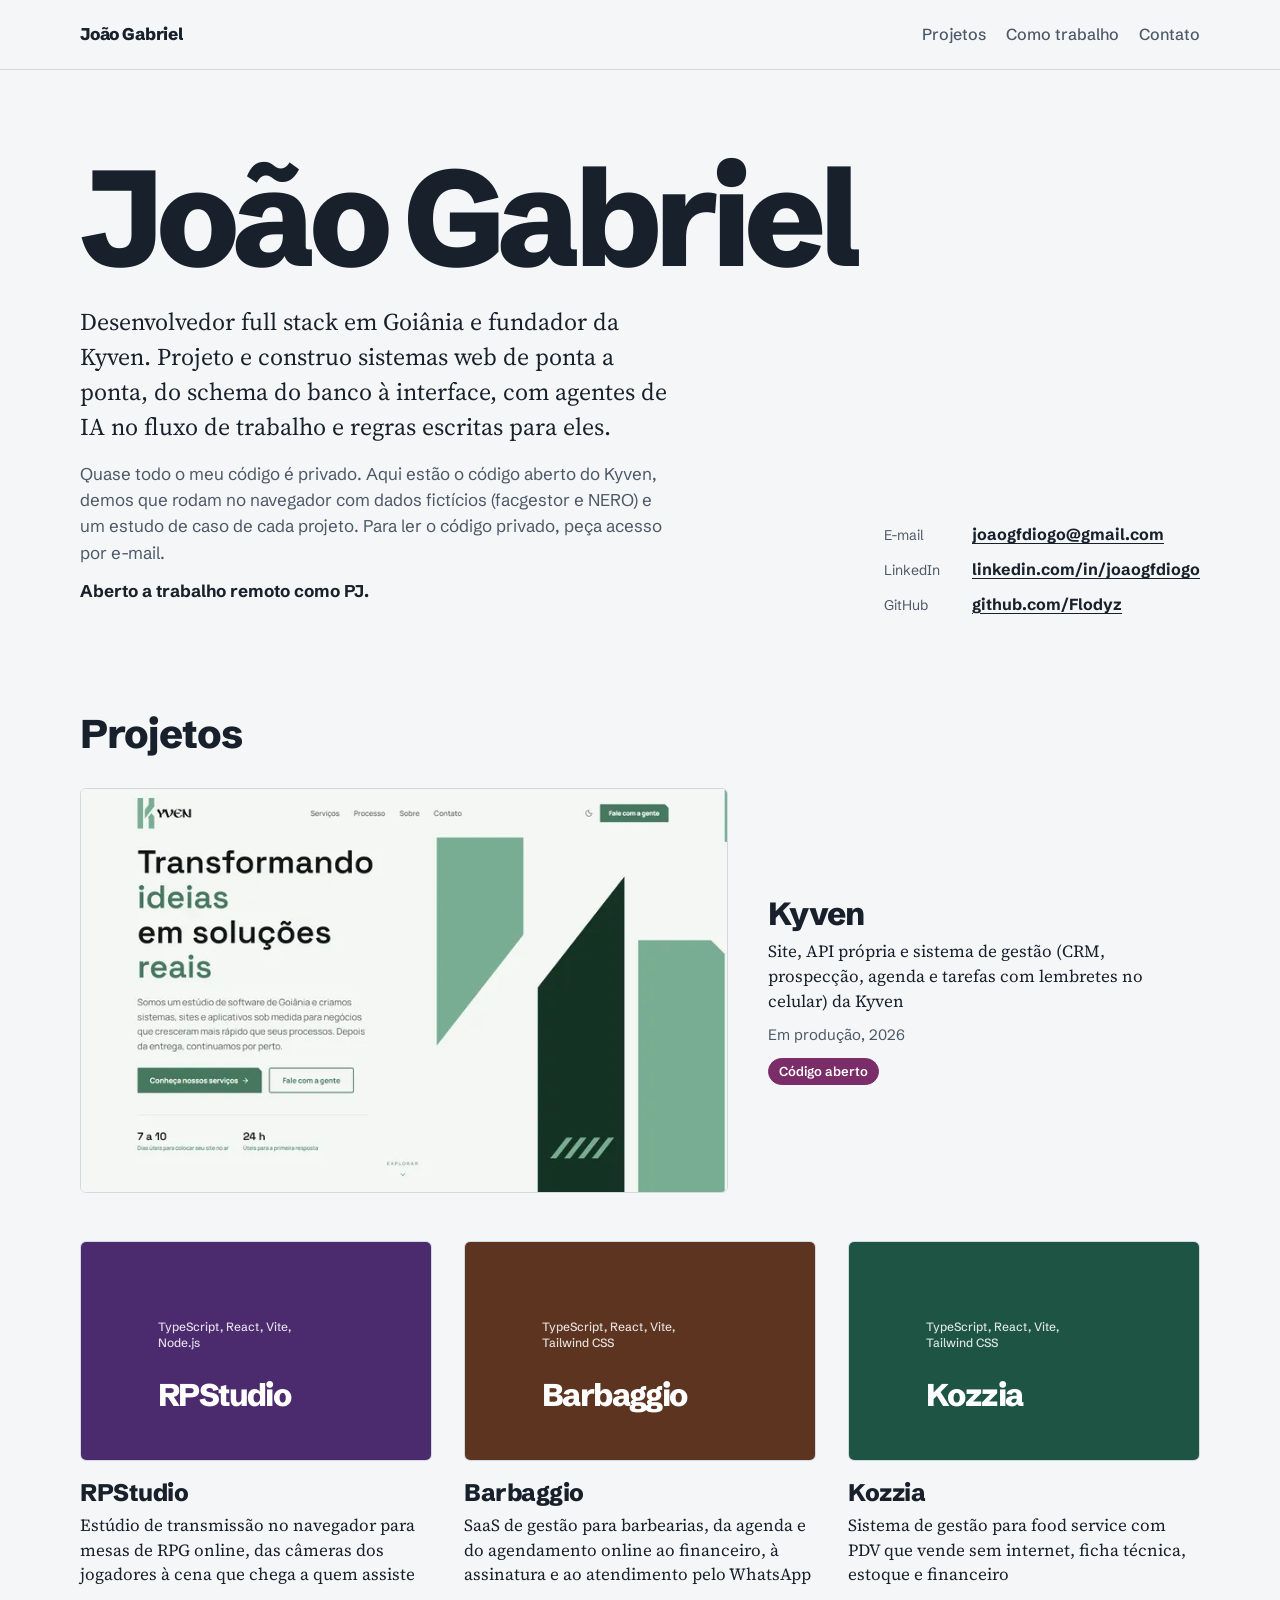
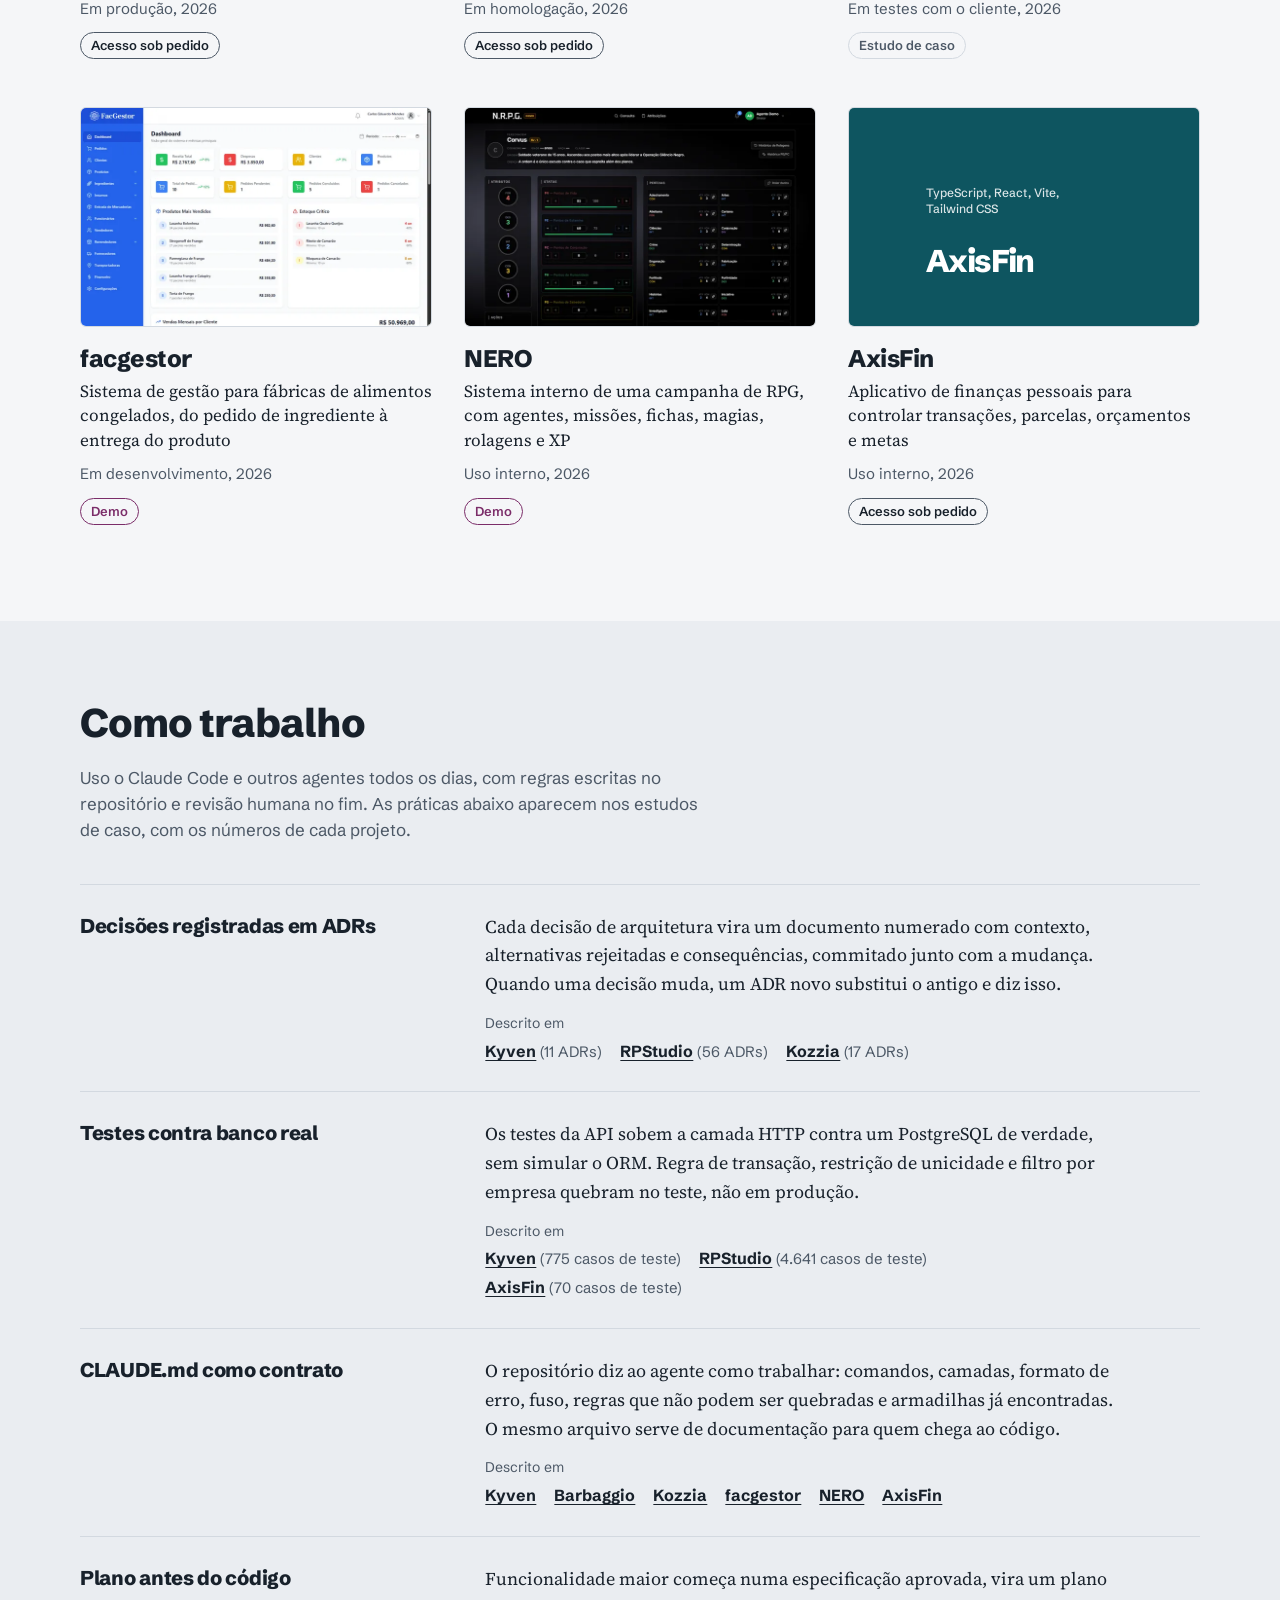
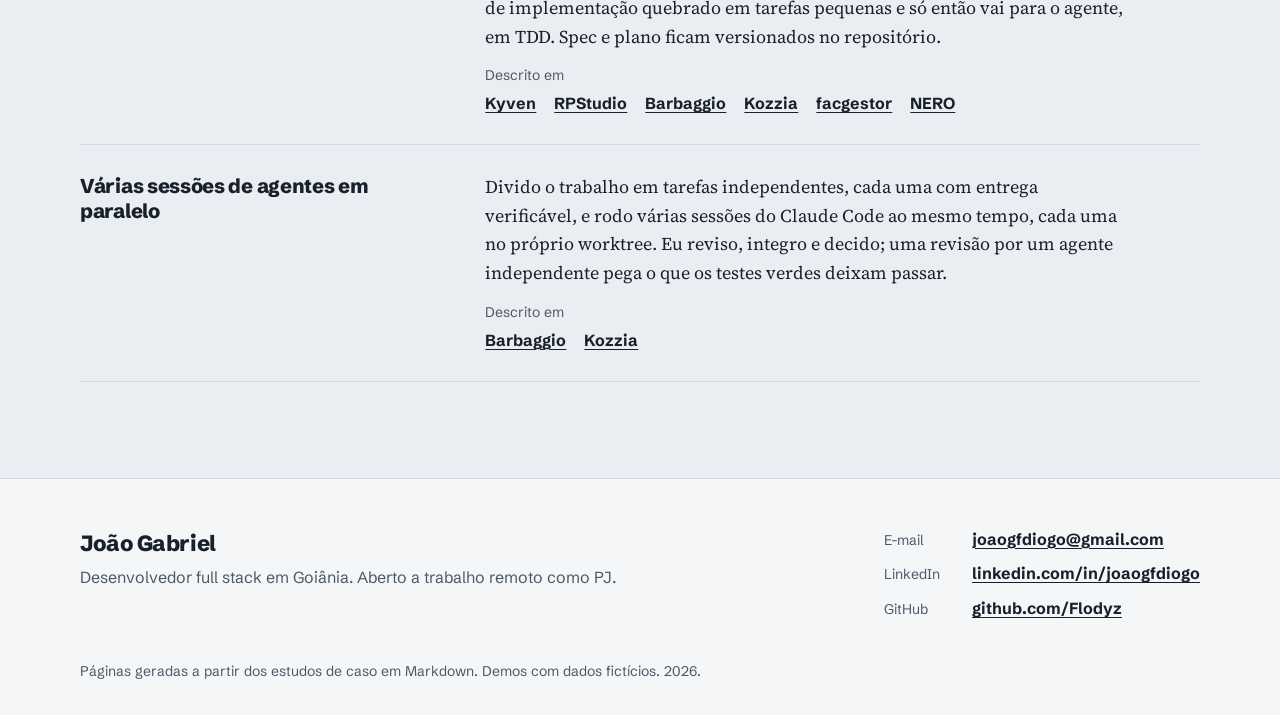
==== index.html @ 1e1d62ac "Página de projetos gerada a partir dos estudos de caso Co-Authored-By: Claude Opus 5.5 <noreply@anth" ====
<!doctype html>
<html lang="pt-BR">
<head>
<meta charset="utf-8">
<meta name="viewport" content="width=device-width, initial-scale=1">
<title>João Gabriel, desenvolvedor full stack</title>
<meta name="description" content="Desenvolvedor full stack em Goiânia. Projetos, demos e estudos de caso: Kyven, RPStudio, Barbaggio, Kozzia, facgestor, NERO e AxisFin.">
<link rel="canonical" href="https://flodyz.github.io/">
<meta name="color-scheme" content="light dark">
<meta property="og:type" content="website">
<meta property="og:locale" content="pt_BR">
<meta property="og:site_name" content="João Gabriel">
<meta property="og:title" content="João Gabriel, desenvolvedor full stack">
<meta property="og:description" content="Desenvolvedor full stack em Goiânia. Projetos, demos e estudos de caso: Kyven, RPStudio, Barbaggio, Kozzia, facgestor, NERO e AxisFin.">
<meta property="og:url" content="https://flodyz.github.io/">
<meta property="og:image" content="https://flodyz.github.io/og.png">
<meta property="og:image:width" content="1200">
<meta property="og:image:height" content="630">
<meta name="twitter:card" content="summary_large_image">
<link rel="icon" href="/favicon.svg" type="image/svg+xml">
<link rel="icon" href="/favicon-32.png" sizes="32x32" type="image/png">
<link rel="apple-touch-icon" href="/apple-touch-icon.png">
<link rel="preconnect" href="https://fonts.googleapis.com">
<link rel="preconnect" href="https://fonts.gstatic.com" crossorigin>
<link rel="stylesheet" href="https://fonts.googleapis.com/css2?family=Schibsted+Grotesk:wght@400;500;700;800&family=Source+Serif+4:ital,opsz,wght@0,8..60,400;0,8..60,600;1,8..60,400&display=swap">
<link rel="stylesheet" href="/style.css">
</head>
<body>
<a class="skip-link" href="#conteudo">Pular para o conteúdo</a>
<header class="site-header">
  <div class="wrap site-header-inner">
    <a class="site-name" href="/">João Gabriel</a>
    <nav aria-label="Principal">
      <ul class="site-nav">
        <li><a href="/#projetos">Projetos</a></li>
        <li><a href="/#como-trabalho">Como trabalho</a></li>
        <li><a href="/#contato">Contato</a></li>
      </ul>
    </nav>
  </div>
</header>
<main id="conteudo">
  <section class="hero wrap" aria-labelledby="hero-title">
    <h1 id="hero-title" class="hero-name">João Gabriel</h1>
    <div class="hero-text">
      <p class="hero-lede">Desenvolvedor full stack em Goiânia e fundador da Kyven. Projeto e construo sistemas web de ponta a ponta, do schema do banco à interface, com agentes de IA no fluxo de trabalho e regras escritas para eles.</p>
      <p class="hero-guide">Quase todo o meu código é privado. Aqui estão o código aberto do Kyven, demos que rodam no navegador com dados fictícios (facgestor e NERO) e um estudo de caso de cada projeto. Para ler o código privado, peça acesso por e-mail.</p>
      <p class="hero-availability">Aberto a trabalho remoto como PJ.</p>
    </div>
    <ul class="contacts">
    <li><span class="contact-label">E-mail</span> <a href="mailto:joaogfdiogo@gmail.com">joaogfdiogo@gmail.com</a></li>
    <li><span class="contact-label">LinkedIn</span> <a href="https://www.linkedin.com/in/joaogfdiogo/">linkedin.com/in/joaogfdiogo</a></li>
    <li><span class="contact-label">GitHub</span> <a href="https://github.com/Flodyz">github.com/Flodyz</a></li>
  </ul>
  </section>

  <section class="projects wrap" id="projetos" aria-labelledby="projetos-title">
    <h2 id="projetos-title" class="section-title">Projetos</h2>
    <ul class="cards">
      <li class="card card--wide">
    <div class="card-media"><img src="/img/kyven/01-landing.webp" srcset="/img/kyven/01-landing-720.webp 720w, /img/kyven/01-landing.webp 1440w" sizes="(min-width: 1100px) 620px, 100vw" width="1440" height="900" alt="Página inicial do site." loading="lazy" decoding="async"></div>
    <div class="card-body">
      <h3 class="card-title"><a href="/projetos/kyven/">Kyven</a></h3>
      <p class="card-tagline">Site, API própria e sistema de gestão (CRM, prospecção, agenda e tarefas com lembretes no celular) da Kyven</p>
      <p class="card-meta">Em produção, 2026</p>
      <ul class="badges" aria-label="Selos"><li class="badge badge--code">Código aberto</li></ul>
    </div>
  </li>
      <li class="card">
    <div class="card-media"><div class="cover" style="--cover: #4B2A6E" aria-hidden="true">
      <span class="cover-stack">TypeScript, React, Vite, Node.js</span>
      <span class="cover-title">RPStudio</span>
    </div></div>
    <div class="card-body">
      <h3 class="card-title"><a href="/projetos/rpstudio/">RPStudio</a></h3>
      <p class="card-tagline">Estúdio de transmissão no navegador para mesas de RPG online, das câmeras dos jogadores à cena que chega a quem assiste</p>
      <p class="card-meta">Em produção, 2026</p>
      <ul class="badges" aria-label="Selos"><li class="badge badge--access">Acesso sob pedido</li></ul>
    </div>
  </li>
      <li class="card">
    <div class="card-media"><div class="cover" style="--cover: #5C3420" aria-hidden="true">
      <span class="cover-stack">TypeScript, React, Vite, Tailwind CSS</span>
      <span class="cover-title">Barbaggio</span>
    </div></div>
    <div class="card-body">
      <h3 class="card-title"><a href="/projetos/barbaggio/">Barbaggio</a></h3>
      <p class="card-tagline">SaaS de gestão para barbearias, da agenda e do agendamento online ao financeiro, à assinatura e ao atendimento pelo WhatsApp</p>
      <p class="card-meta">Em homologação, 2026</p>
      <ul class="badges" aria-label="Selos"><li class="badge badge--access">Acesso sob pedido</li></ul>
    </div>
  </li>
      <li class="card">
    <div class="card-media"><div class="cover" style="--cover: #1E5444" aria-hidden="true">
      <span class="cover-stack">TypeScript, React, Vite, Tailwind CSS</span>
      <span class="cover-title">Kozzia</span>
    </div></div>
    <div class="card-body">
      <h3 class="card-title"><a href="/projetos/kozzia/">Kozzia</a></h3>
      <p class="card-tagline">Sistema de gestão para food service com PDV que vende sem internet, ficha técnica, estoque e financeiro</p>
      <p class="card-meta">Em testes com o cliente, 2026</p>
      <ul class="badges" aria-label="Selos"><li class="badge badge--case">Estudo de caso</li></ul>
    </div>
  </li>
      <li class="card">
    <div class="card-media"><img src="/img/facgestor/02-dashboard.webp" srcset="/img/facgestor/02-dashboard-720.webp 720w, /img/facgestor/02-dashboard.webp 1440w" sizes="(min-width: 1100px) 360px, (min-width: 700px) 50vw, 100vw" width="1440" height="900" alt="Painel com indicadores de pedidos, produção e financeiro." loading="lazy" decoding="async"></div>
    <div class="card-body">
      <h3 class="card-title"><a href="/projetos/facgestor/">facgestor</a></h3>
      <p class="card-tagline">Sistema de gestão para fábricas de alimentos congelados, do pedido de ingrediente à entrega do produto</p>
      <p class="card-meta">Em desenvolvimento, 2026</p>
      <ul class="badges" aria-label="Selos"><li class="badge badge--demo">Demo</li></ul>
    </div>
  </li>
      <li class="card">
    <div class="card-media"><img src="/img/nero/02-ficha.webp" srcset="/img/nero/02-ficha-720.webp 720w, /img/nero/02-ficha.webp 1440w" sizes="(min-width: 1100px) 360px, (min-width: 700px) 50vw, 100vw" width="1440" height="900" alt="Ficha do personagem com atributos, habilidades e inventário." loading="lazy" decoding="async"></div>
    <div class="card-body">
      <h3 class="card-title"><a href="/projetos/nero/">NERO</a></h3>
      <p class="card-tagline">Sistema interno de uma campanha de RPG, com agentes, missões, fichas, magias, rolagens e XP</p>
      <p class="card-meta">Uso interno, 2026</p>
      <ul class="badges" aria-label="Selos"><li class="badge badge--demo">Demo</li></ul>
    </div>
  </li>
      <li class="card">
    <div class="card-media"><div class="cover" style="--cover: #0E5560" aria-hidden="true">
      <span class="cover-stack">TypeScript, React, Vite, Tailwind CSS</span>
      <span class="cover-title">AxisFin</span>
    </div></div>
    <div class="card-body">
      <h3 class="card-title"><a href="/projetos/axisfin/">AxisFin</a></h3>
      <p class="card-tagline">Aplicativo de finanças pessoais para controlar transações, parcelas, orçamentos e metas</p>
      <p class="card-meta">Uso interno, 2026</p>
      <ul class="badges" aria-label="Selos"><li class="badge badge--access">Acesso sob pedido</li></ul>
    </div>
  </li>
    </ul>
  </section>

  <section class="practices-section" id="como-trabalho" aria-labelledby="como-trabalho-title">
    <div class="wrap">
      <h2 id="como-trabalho-title" class="section-title">Como trabalho</h2>
      <p class="section-intro">Uso o Claude Code e outros agentes todos os dias, com regras escritas no repositório e revisão humana no fim. As práticas abaixo aparecem nos estudos de caso, com os números de cada projeto.</p>
      <dl class="practices">
        <div class="practice">
    <dt>Decisões registradas em ADRs</dt>
    <dd>
      <p>Cada decisão de arquitetura vira um documento numerado com contexto, alternativas rejeitadas e consequências, commitado junto com a mudança. Quando uma decisão muda, um ADR novo substitui o antigo e diz isso.</p>
      <p class="practice-refs-label">Descrito em</p>
      <ul class="practice-refs"><li><a href="/projetos/kyven/">Kyven</a> <span class="ref-detail">(11 ADRs)</span></li><li><a href="/projetos/rpstudio/">RPStudio</a> <span class="ref-detail">(56 ADRs)</span></li><li><a href="/projetos/kozzia/">Kozzia</a> <span class="ref-detail">(17 ADRs)</span></li></ul>
    </dd>
  </div>
        <div class="practice">
    <dt>Testes contra banco real</dt>
    <dd>
      <p>Os testes da API sobem a camada HTTP contra um PostgreSQL de verdade, sem simular o ORM. Regra de transação, restrição de unicidade e filtro por empresa quebram no teste, não em produção.</p>
      <p class="practice-refs-label">Descrito em</p>
      <ul class="practice-refs"><li><a href="/projetos/kyven/">Kyven</a> <span class="ref-detail">(775 casos de teste)</span></li><li><a href="/projetos/rpstudio/">RPStudio</a> <span class="ref-detail">(4.641 casos de teste)</span></li><li><a href="/projetos/axisfin/">AxisFin</a> <span class="ref-detail">(70 casos de teste)</span></li></ul>
    </dd>
  </div>
        <div class="practice">
    <dt>CLAUDE.md como contrato</dt>
    <dd>
      <p>O repositório diz ao agente como trabalhar: comandos, camadas, formato de erro, fuso, regras que não podem ser quebradas e armadilhas já encontradas. O mesmo arquivo serve de documentação para quem chega ao código.</p>
      <p class="practice-refs-label">Descrito em</p>
      <ul class="practice-refs"><li><a href="/projetos/kyven/">Kyven</a></li><li><a href="/projetos/barbaggio/">Barbaggio</a></li><li><a href="/projetos/kozzia/">Kozzia</a></li><li><a href="/projetos/facgestor/">facgestor</a></li><li><a href="/projetos/nero/">NERO</a></li><li><a href="/projetos/axisfin/">AxisFin</a></li></ul>
    </dd>
  </div>
        <div class="practice">
    <dt>Plano antes do código</dt>
    <dd>
      <p>Funcionalidade maior começa numa especificação aprovada, vira um plano de implementação quebrado em tarefas pequenas e só então vai para o agente, em TDD. Spec e plano ficam versionados no repositório.</p>
      <p class="practice-refs-label">Descrito em</p>
      <ul class="practice-refs"><li><a href="/projetos/kyven/">Kyven</a></li><li><a href="/projetos/rpstudio/">RPStudio</a></li><li><a href="/projetos/barbaggio/">Barbaggio</a></li><li><a href="/projetos/kozzia/">Kozzia</a></li><li><a href="/projetos/facgestor/">facgestor</a></li><li><a href="/projetos/nero/">NERO</a></li></ul>
    </dd>
  </div>
        <div class="practice">
    <dt>Várias sessões de agentes em paralelo</dt>
    <dd>
      <p>Divido o trabalho em tarefas independentes, cada uma com entrega verificável, e rodo várias sessões do Claude Code ao mesmo tempo, cada uma no próprio worktree. Eu reviso, integro e decido; uma revisão por um agente independente pega o que os testes verdes deixam passar.</p>
      <p class="practice-refs-label">Descrito em</p>
      <ul class="practice-refs"><li><a href="/projetos/barbaggio/">Barbaggio</a></li><li><a href="/projetos/kozzia/">Kozzia</a></li></ul>
    </dd>
  </div>
      </dl>
    </div>
  </section>
</main>
<footer class="site-footer" id="contato">
  <div class="wrap footer-inner">
    <div>
      <p class="footer-name">João Gabriel</p>
      <p class="footer-role">Desenvolvedor full stack em Goiânia. Aberto a trabalho remoto como PJ.</p>
    </div>
    <ul class="contacts contacts--compact">
    <li><span class="contact-label">E-mail</span> <a href="mailto:joaogfdiogo@gmail.com">joaogfdiogo@gmail.com</a></li>
    <li><span class="contact-label">LinkedIn</span> <a href="https://www.linkedin.com/in/joaogfdiogo/">linkedin.com/in/joaogfdiogo</a></li>
    <li><span class="contact-label">GitHub</span> <a href="https://github.com/Flodyz">github.com/Flodyz</a></li>
  </ul>
  </div>
  <div class="wrap footer-note">
    <p>Páginas geradas a partir dos estudos de caso em Markdown. Demos com dados fictícios. 2026.</p>
  </div>
</footer>
</body>
</html>
---- style.css ----
/* flodyz.github.io: CSS próprio, sem framework. Claro e escuro por prefers-color-scheme. */

:root {
  --bg: #f5f6f8;
  --surface: #ffffff;
  --surface-alt: #eaedf1;
  --ink: #18212b;
  --muted: #4c5866;
  --line: #d3d9e0;
  --accent: #7b2d69;
  --accent-ink: #ffffff;
  --focus: #7b2d69;

  --sans: 'Schibsted Grotesk', 'Segoe UI', system-ui, sans-serif;
  --serif: 'Source Serif 4', Georgia, 'Times New Roman', serif;
  --mono: ui-monospace, 'Cascadia Mono', Consolas, monospace;

  --wrap: 1120px;
  --gutter: 16px;
  --radius: 6px;

  color-scheme: light dark;
}

@media (prefers-color-scheme: dark) {
  :root {
    --bg: #12171d;
    --surface: #1a2029;
    --surface-alt: #1d2530;
    --ink: #e6ebf0;
    --muted: #a3aebb;
    --line: #313c48;
    --accent: #e3a6d6;
    --accent-ink: #12171d;
    --focus: #e3a6d6;
  }
}

@media (min-width: 700px) {
  :root { --gutter: 24px; }
}

@media (min-width: 1100px) {
  :root { --gutter: 40px; }
}

*,
*::before,
*::after {
  box-sizing: border-box;
}

html {
  -webkit-text-size-adjust: 100%;
  text-size-adjust: 100%;
}

body {
  margin: 0;
  background: var(--bg);
  color: var(--ink);
  font-family: var(--sans);
  font-size: 1rem;
  line-height: 1.55;
  overflow-wrap: break-word;
}

img {
  display: block;
  max-width: 100%;
  height: auto;
}

a {
  color: inherit;
  text-decoration-thickness: 1px;
  text-underline-offset: 0.18em;
}

a:hover {
  color: var(--accent);
}

:focus-visible {
  outline: 3px solid var(--focus);
  outline-offset: 3px;
  border-radius: 2px;
}

code {
  font-family: var(--mono);
  font-size: 0.88em;
  background: var(--surface-alt);
  padding: 0.08em 0.3em;
  border-radius: 3px;
}

.wrap {
  width: 100%;
  max-width: calc(var(--wrap) + 2 * var(--gutter));
  margin-inline: auto;
  padding-inline: var(--gutter);
}

.skip-link {
  position: absolute;
  left: var(--gutter);
  top: -100px;
  z-index: 10;
  background: var(--accent);
  color: var(--accent-ink);
  padding: 10px 16px;
  border-radius: var(--radius);
  font-weight: 700;
}

.skip-link:focus {
  top: 12px;
  color: var(--accent-ink);
}

/* Cabeçalho */

.site-header {
  border-bottom: 1px solid var(--line);
}

.site-header-inner {
  display: flex;
  flex-wrap: wrap;
  align-items: baseline;
  justify-content: space-between;
  gap: 8px 24px;
  padding-block: 18px;
}

.site-name {
  font-weight: 800;
  font-size: 1.0625rem;
  letter-spacing: -0.01em;
  text-decoration: none;
}

.site-nav {
  display: flex;
  flex-wrap: wrap;
  gap: 4px 20px;
  margin: 0;
  padding: 0;
  list-style: none;
}

.site-nav a {
  display: inline-block;
  padding-block: 4px;
  color: var(--muted);
  text-decoration: none;
  font-weight: 500;
}

.site-nav a:hover {
  color: var(--accent);
  text-decoration: underline;
}

/* Títulos de seção */

.section-title {
  margin: 0 0 32px;
  font-size: clamp(1.75rem, 4vw, 2.5rem);
  font-weight: 800;
  letter-spacing: -0.025em;
  line-height: 1.1;
}

.section-intro {
  max-width: 62ch;
  margin: -12px 0 40px;
  color: var(--muted);
  font-size: 1.0625rem;
}

/* Início: apresentação */

.hero {
  display: grid;
  gap: 28px;
  padding-block: 56px 72px;
}

.hero-name {
  margin: 0;
  font-size: clamp(3.25rem, 12vw, 8.5rem);
  font-weight: 800;
  line-height: 0.88;
  letter-spacing: -0.055em;
}

.hero-text {
  max-width: 60ch;
}

.hero-lede {
  margin: 0 0 16px;
  font-family: var(--serif);
  font-size: clamp(1.25rem, 2.4vw, 1.5rem);
  line-height: 1.45;
}

.hero-guide,
.hero-availability {
  margin: 0 0 12px;
  color: var(--muted);
  font-size: 1.0625rem;
}

.hero-availability {
  color: var(--ink);
  font-weight: 700;
}

@media (min-width: 900px) {
  .hero {
    grid-template-columns: minmax(0, 1fr) auto;
    column-gap: 64px;
    padding-block: 88px 96px;
  }

  .hero-name {
    grid-column: 1 / -1;
  }

  .hero .contacts {
    align-self: end;
  }
}

.contacts {
  display: grid;
  gap: 10px;
  margin: 0;
  padding: 0;
  list-style: none;
}

.contacts li {
  display: grid;
  grid-template-columns: 5.5rem minmax(0, 1fr);
  align-items: baseline;
}

.contact-label {
  color: var(--muted);
  font-size: 0.875rem;
}

.contacts a {
  font-weight: 700;
  overflow-wrap: anywhere;
}

/* Início: projetos */

.projects {
  padding-bottom: 96px;
}

.cards {
  display: grid;
  gap: 48px 32px;
  margin: 0;
  padding: 0;
  list-style: none;
}

@media (min-width: 700px) {
  .cards {
    grid-template-columns: repeat(2, minmax(0, 1fr));
  }
}

@media (min-width: 1100px) {
  .cards {
    grid-template-columns: repeat(3, minmax(0, 1fr));
  }
}

.card {
  position: relative;
  display: flex;
  flex-direction: column;
  gap: 18px;
}

.card--wide {
  grid-column: 1 / -1;
}

@media (min-width: 900px) {
  .card--wide {
    display: grid;
    grid-template-columns: minmax(0, 3fr) minmax(0, 2fr);
    align-items: center;
    gap: 40px;
  }

  .card--wide .card-title {
    font-size: 2rem;
  }
}

.card-media {
  overflow: hidden;
  border: 1px solid var(--line);
  border-radius: var(--radius);
  background: var(--surface);
  aspect-ratio: 16 / 10;
}

.card-media img {
  width: 100%;
  height: 100%;
  object-fit: cover;
  object-position: top left;
}

.card:hover .card-media {
  border-color: var(--accent);
}

.card-title {
  margin: 0 0 6px;
  font-size: 1.5rem;
  font-weight: 800;
  letter-spacing: -0.02em;
  line-height: 1.15;
}

.card-title a {
  text-decoration: none;
}

.card-title a::after {
  content: '';
  position: absolute;
  inset: 0;
  border-radius: var(--radius);
}

.card:hover .card-title a {
  color: var(--accent);
  text-decoration: underline;
}

.card-title a:focus-visible {
  outline: none;
}

.card-title a:focus-visible::after {
  outline: 3px solid var(--focus);
  outline-offset: 6px;
}

.card-tagline {
  margin: 0 0 10px;
  font-family: var(--serif);
  font-size: 1.0625rem;
  line-height: 1.45;
}

.card-meta {
  margin: 0 0 12px;
  color: var(--muted);
  font-size: 0.9375rem;
}

/* Selos */

.badges {
  display: flex;
  flex-wrap: wrap;
  gap: 6px;
  margin: 0;
  padding: 0;
  list-style: none;
}

.badge {
  padding: 2px 10px;
  border: 1px solid var(--line);
  border-radius: 999px;
  color: var(--muted);
  font-size: 0.8125rem;
  font-weight: 600;
  line-height: 1.6;
}

.badge--code {
  border-color: var(--accent);
  background: var(--accent);
  color: var(--accent-ink);
}

.badge--demo {
  border-color: var(--accent);
  color: var(--accent);
}

.badge--access {
  border-color: var(--muted);
  color: var(--ink);
}

/* Capa tipográfica: projetos ainda sem prints */

.cover {
  container-type: inline-size;
  display: flex;
  flex-direction: column;
  justify-content: space-between;
  height: 100%;
  padding: 6cqi 6cqi 4cqi;
  background: var(--cover);
  color: #ffffff;
  overflow: hidden;
}

.cover-stack {
  max-width: 80%;
  font-size: max(0.75rem, 3.6cqi);
  font-weight: 500;
  line-height: 1.35;
  opacity: 0.85;
}

.cover-title {
  font-size: 16cqi;
  font-weight: 800;
  line-height: 0.85;
  letter-spacing: -0.05em;
  white-space: nowrap;
}

.cover--large {
  aspect-ratio: 21 / 8;
  height: auto;
  padding: 4cqi 4cqi 3cqi;
}

.cover--large .cover-stack {
  font-size: max(0.8125rem, 1.8cqi);
}

.cover--large .cover-title {
  font-size: 13cqi;
}

/* Início: como trabalho */

.practices-section {
  padding-block: 80px 96px;
  background: var(--surface-alt);
}

.practices {
  margin: 0;
}

.practice {
  display: grid;
  gap: 8px;
  padding-block: 28px;
  border-top: 1px solid var(--line);
}

.practice:last-child {
  border-bottom: 1px solid var(--line);
}

@media (min-width: 900px) {
  .practice {
    grid-template-columns: minmax(0, 1fr) minmax(0, 2fr);
    gap: 48px;
  }
}

.practice dt {
  font-size: 1.25rem;
  font-weight: 800;
  letter-spacing: -0.015em;
  line-height: 1.25;
}

.practice dd {
  margin: 0;
  max-width: 64ch;
}

.practice dd > p:first-child {
  margin: 0 0 14px;
  font-family: var(--serif);
  font-size: 1.125rem;
  line-height: 1.6;
}

.practice-refs-label {
  margin: 0 0 4px;
  color: var(--muted);
  font-size: 0.875rem;
}

.practice-refs {
  display: flex;
  flex-wrap: wrap;
  gap: 4px 18px;
  margin: 0;
  padding: 0;
  list-style: none;
}

.practice-refs a {
  font-weight: 700;
}

.ref-detail {
  color: var(--muted);
  font-size: 0.9375rem;
}

/* Página de projeto */

.project-head {
  padding-block: 40px 32px;
}

.back {
  margin: 0 0 28px;
}

.back a {
  color: var(--muted);
  font-weight: 500;
}

.project-title {
  margin: 0 0 16px;
  font-size: clamp(2.75rem, 9vw, 5.5rem);
  font-weight: 800;
  line-height: 0.92;
  letter-spacing: -0.045em;
}

.project-tagline {
  max-width: 48ch;
  margin: 0 0 20px;
  font-family: var(--serif);
  font-size: clamp(1.25rem, 2.6vw, 1.625rem);
  line-height: 1.4;
}

.actions {
  display: flex;
  flex-wrap: wrap;
  gap: 12px;
  margin-top: 28px;
}

.button {
  display: inline-flex;
  align-items: center;
  min-height: 46px;
  padding: 10px 20px;
  border: 1.5px solid var(--ink);
  border-radius: var(--radius);
  color: var(--ink);
  font-weight: 700;
  text-decoration: none;
  line-height: 1.25;
}

.button:hover {
  border-color: var(--accent);
  color: var(--accent);
}

.button--primary {
  border-color: var(--accent);
  background: var(--accent);
  color: var(--accent-ink);
}

.button--primary:hover {
  background: transparent;
}

.demo-access {
  max-width: 60ch;
  margin-top: 28px;
  padding: 18px 22px;
  border-left: 4px solid var(--accent);
  background: var(--surface);
  border-radius: 0 var(--radius) var(--radius) 0;
}

.demo-access h2 {
  margin: 0 0 8px;
  font-size: 1.125rem;
  font-weight: 800;
}

.demo-access ul {
  margin: 0 0 8px;
  padding-left: 1.2em;
}

.demo-access li {
  margin-bottom: 4px;
}

.demo-note {
  margin: 0;
  color: var(--muted);
  font-size: 0.9375rem;
}

.project-figure {
  margin: 0;
  overflow: hidden;
  border: 1px solid var(--line);
  border-radius: var(--radius);
}

.project-figure img {
  width: 100%;
}

.project-layout {
  display: grid;
  gap: 48px;
  padding-block: 56px 72px;
}

@media (min-width: 960px) {
  .project-layout {
    grid-template-columns: 260px minmax(0, 1fr);
    gap: 72px;
  }
}

.facts-list {
  display: flex;
  flex-wrap: wrap;
  gap: 16px 40px;
  margin: 0 0 28px;
}

.facts-list dt,
.metric dt {
  color: var(--muted);
  font-size: 0.875rem;
}

.facts-list dd {
  margin: 0;
  font-weight: 700;
}

.metrics {
  display: grid;
  grid-template-columns: repeat(auto-fill, minmax(7.5rem, 1fr));
  gap: 20px 24px;
  margin: 0 0 32px;
  padding-block: 20px;
  border-block: 1px solid var(--line);
}

@media (min-width: 960px) {
  .metrics {
    grid-template-columns: repeat(2, minmax(0, 1fr));
  }
}

.metric {
  display: flex;
  flex-direction: column-reverse;
}

.metric dd {
  margin: 0;
  font-size: 1.75rem;
  font-weight: 800;
  letter-spacing: -0.02em;
  line-height: 1.1;
  font-variant-numeric: tabular-nums;
}

.facts-heading {
  margin: 0 0 10px;
  color: var(--muted);
  font-size: 0.875rem;
  font-weight: 500;
}

.stack {
  display: flex;
  flex-wrap: wrap;
  gap: 6px;
  margin: 0;
  padding: 0;
  list-style: none;
}

.stack li {
  padding: 2px 8px;
  border: 1px solid var(--line);
  border-radius: 4px;
  background: var(--surface);
  font-size: 0.875rem;
}

.prose {
  max-width: 68ch;
  font-family: var(--serif);
  font-size: 1.125rem;
  line-height: 1.68;
}

.prose section + section {
  margin-top: 48px;
}

.prose h2 {
  margin: 0 0 16px;
  font-family: var(--sans);
  font-size: 1.625rem;
  font-weight: 800;
  letter-spacing: -0.02em;
  line-height: 1.2;
}

.prose p {
  margin: 0 0 1em;
}

.prose ul,
.prose ol {
  margin: 0 0 1em;
  padding-left: 1.25em;
}

.prose li {
  margin-bottom: 0.75em;
}

.prose li::marker {
  color: var(--accent);
}

.prose strong {
  font-weight: 600;
}

/* Galeria */

.shots {
  padding-bottom: 72px;
}

.gallery {
  display: grid;
  gap: 40px 32px;
}

@media (min-width: 900px) {
  .gallery {
    grid-template-columns: repeat(2, minmax(0, 1fr));
  }
}

.gallery--mobile {
  grid-template-columns: repeat(auto-fill, minmax(150px, 220px));
  margin-top: 40px;
}

@media (min-width: 900px) {
  .gallery--mobile {
    grid-template-columns: repeat(auto-fill, minmax(180px, 220px));
  }
}

.shot {
  margin: 0;
}

.shot a {
  display: block;
  overflow: hidden;
  border: 1px solid var(--line);
  border-radius: var(--radius);
}

.shot a:hover {
  border-color: var(--accent);
}

.shot img {
  width: 100%;
}

.shot figcaption {
  margin-top: 10px;
  color: var(--muted);
  font-size: 0.9375rem;
}

/* Navegação entre projetos */

.neighbours {
  display: flex;
  flex-wrap: wrap;
  justify-content: space-between;
  gap: 16px;
  padding-block: 28px 64px;
  border-top: 1px solid var(--line);
}

.neighbour {
  font-size: 1.25rem;
  font-weight: 800;
  text-decoration: none;
}

.neighbour span {
  display: block;
  color: var(--muted);
  font-size: 0.875rem;
  font-weight: 500;
}

.neighbour:hover {
  text-decoration: underline;
}

.neighbour--next {
  margin-left: auto;
  text-align: right;
}

/* Rodapé */

.site-footer {
  border-top: 1px solid var(--line);
  padding-block: 48px 32px;
}

.footer-inner {
  display: grid;
  gap: 28px;
}

@media (min-width: 800px) {
  .footer-inner {
    grid-template-columns: minmax(0, 1fr) auto;
    gap: 64px;
  }
}

.footer-name {
  margin: 0 0 4px;
  font-size: 1.375rem;
  font-weight: 800;
  letter-spacing: -0.02em;
}

.footer-role {
  margin: 0;
  color: var(--muted);
}

.footer-note p {
  margin: 40px 0 0;
  color: var(--muted);
  font-size: 0.875rem;
}

/* 404 */

.not-found {
  min-height: 50vh;
  padding-block: 80px;
}

.not-found h1 {
  margin: 0 0 16px;
  font-size: clamp(2.25rem, 7vw, 4rem);
  font-weight: 800;
  letter-spacing: -0.04em;
}
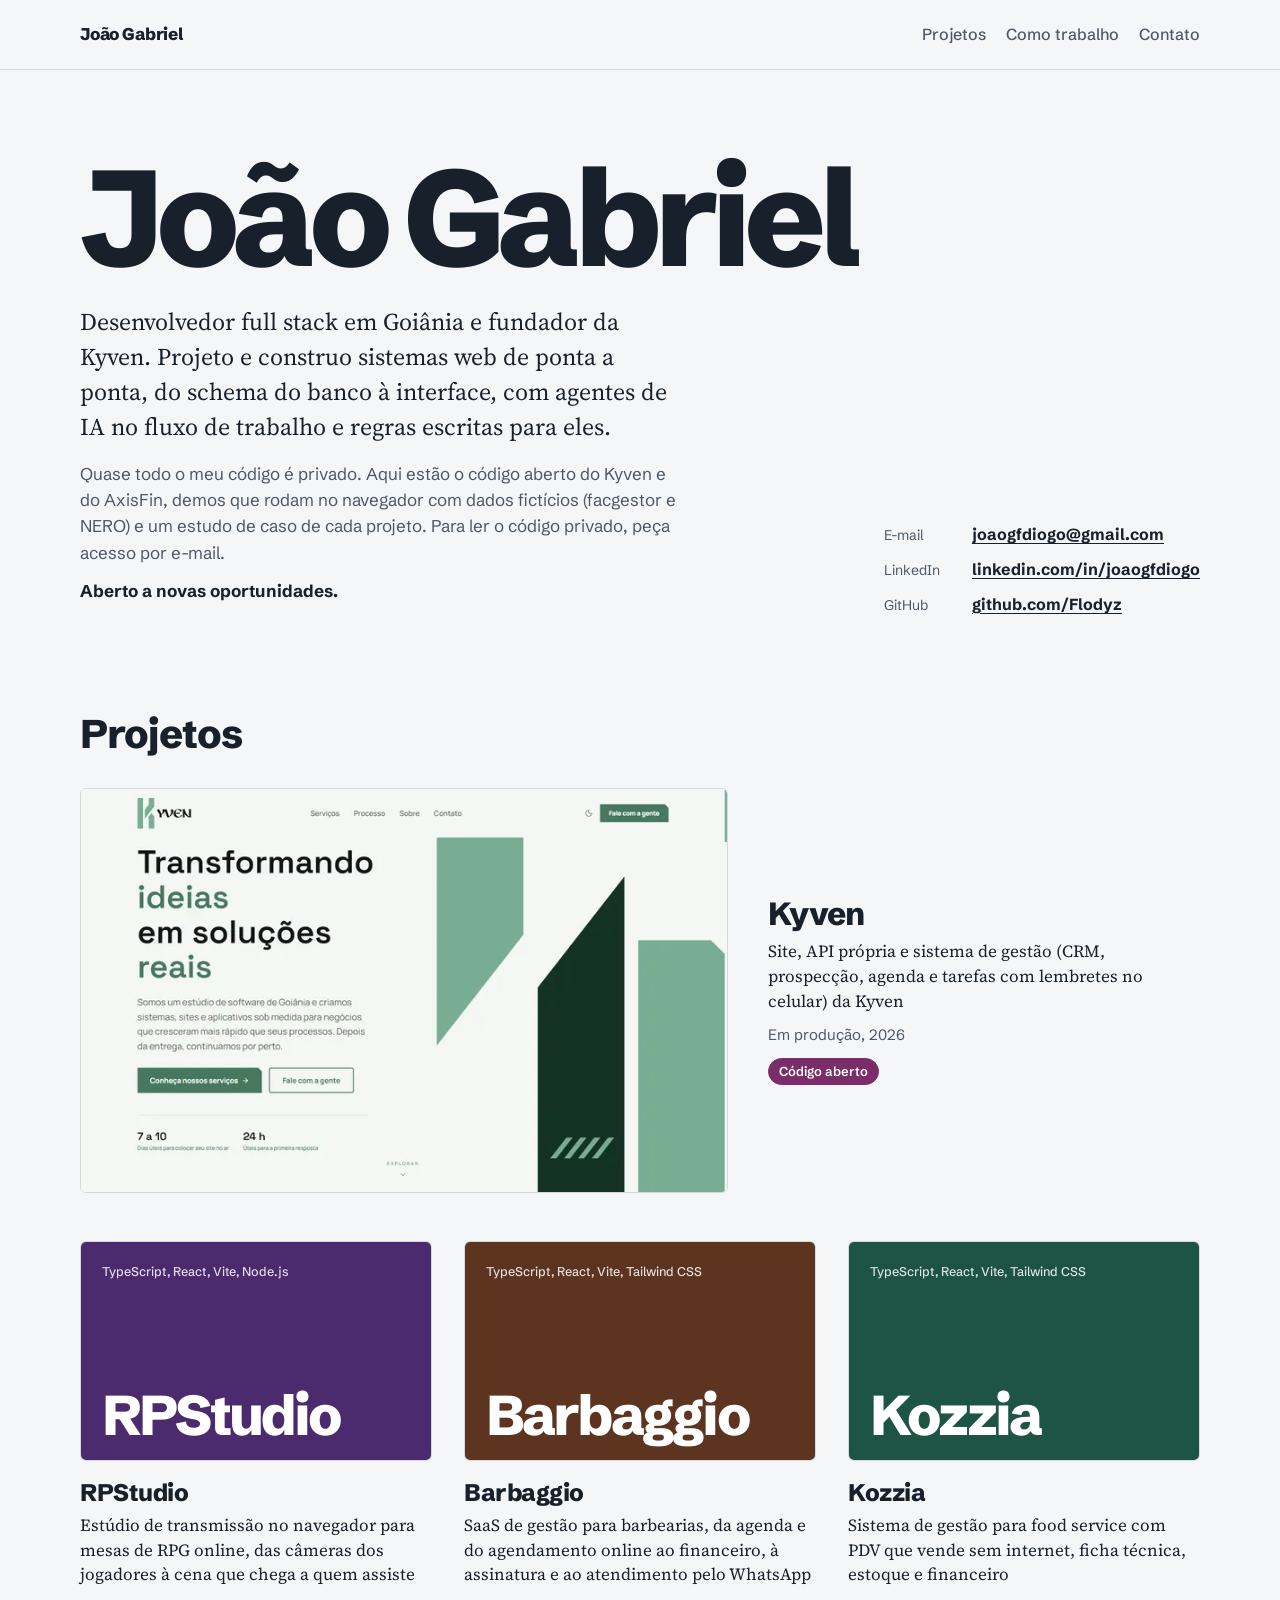
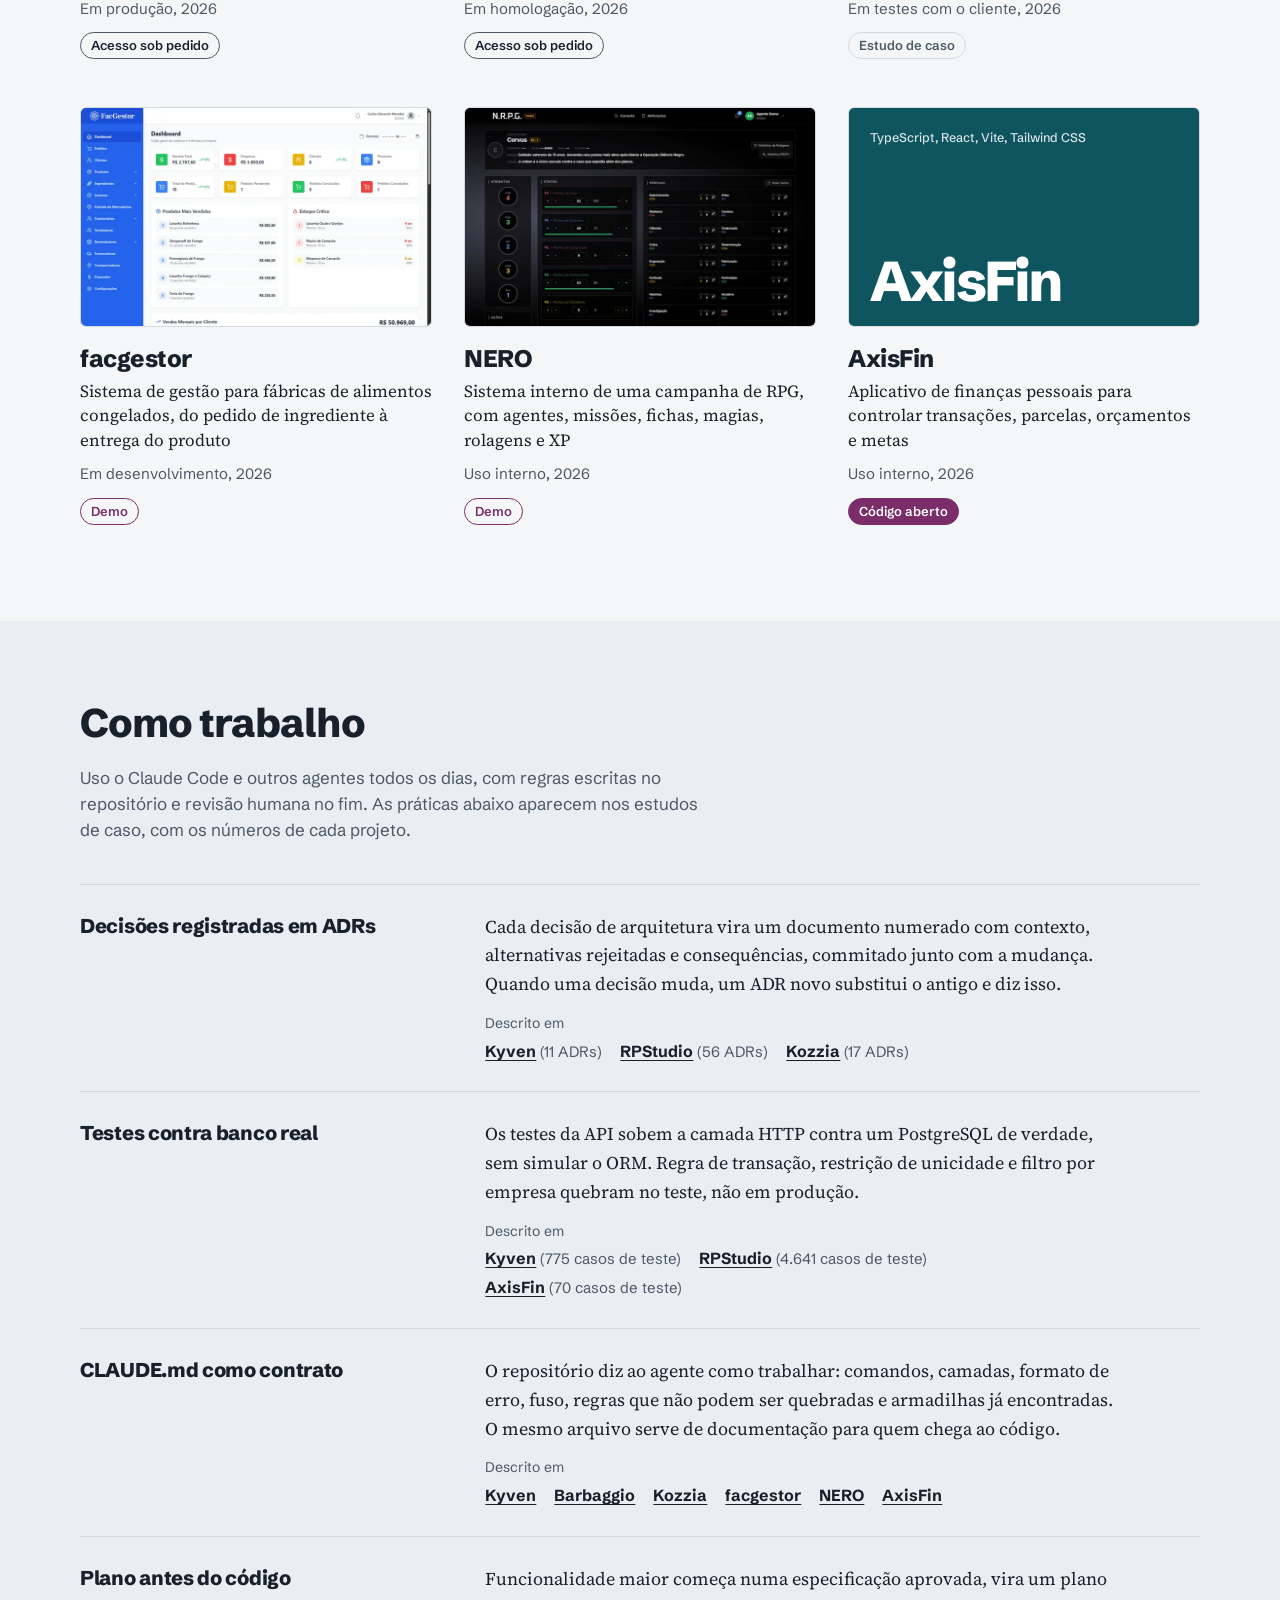
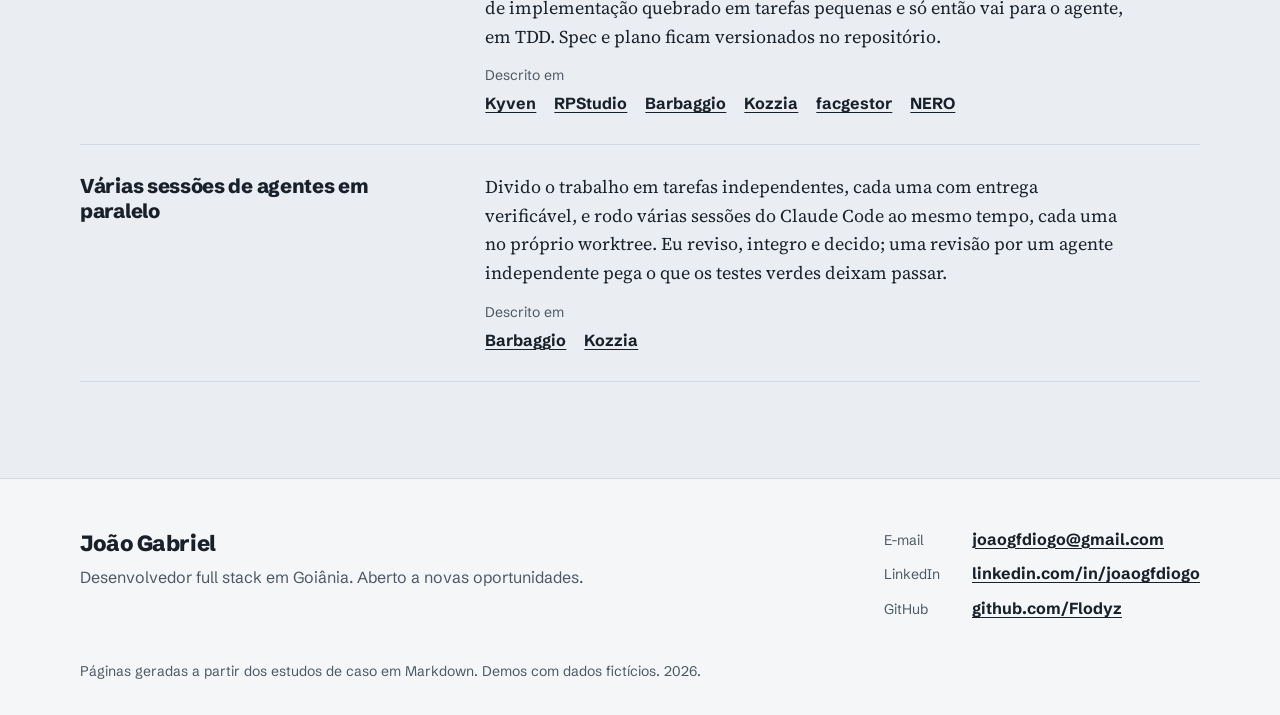
==== commit 407922ce: "Atualiza projetos: prints do Kyven, AxisFin com código aberto e ajustes de layout Co-Authored-By: Cl" ====
--- a/index.html
+++ b/index.html
@@ -23,7 +23,7 @@
 <link rel="preconnect" href="https://fonts.googleapis.com">
 <link rel="preconnect" href="https://fonts.gstatic.com" crossorigin>
 <link rel="stylesheet" href="https://fonts.googleapis.com/css2?family=Schibsted+Grotesk:wght@400;500;700;800&family=Source+Serif+4:ital,opsz,wght@0,8..60,400;0,8..60,600;1,8..60,400&display=swap">
-<link rel="stylesheet" href="/style.css">
+<link rel="stylesheet" href="/style.css?v=b88bea4da0">
 </head>
 <body>
 <a class="skip-link" href="#conteudo">Pular para o conteúdo</a>
@@ -44,8 +44,8 @@
     <h1 id="hero-title" class="hero-name">João Gabriel</h1>
     <div class="hero-text">
       <p class="hero-lede">Desenvolvedor full stack em Goiânia e fundador da Kyven. Projeto e construo sistemas web de ponta a ponta, do schema do banco à interface, com agentes de IA no fluxo de trabalho e regras escritas para eles.</p>
-      <p class="hero-guide">Quase todo o meu código é privado. Aqui estão o código aberto do Kyven, demos que rodam no navegador com dados fictícios (facgestor e NERO) e um estudo de caso de cada projeto. Para ler o código privado, peça acesso por e-mail.</p>
-      <p class="hero-availability">Aberto a trabalho remoto como PJ.</p>
+      <p class="hero-guide">Quase todo o meu código é privado. Aqui estão o código aberto do Kyven e do AxisFin, demos que rodam no navegador com dados fictícios (facgestor e NERO) e um estudo de caso de cada projeto. Para ler o código privado, peça acesso por e-mail.</p>
+      <p class="hero-availability">Aberto a novas oportunidades.</p>
     </div>
     <ul class="contacts">
     <li><span class="contact-label">E-mail</span> <a href="mailto:joaogfdiogo@gmail.com">joaogfdiogo@gmail.com</a></li>
@@ -129,7 +129,7 @@
       <h3 class="card-title"><a href="/projetos/axisfin/">AxisFin</a></h3>
       <p class="card-tagline">Aplicativo de finanças pessoais para controlar transações, parcelas, orçamentos e metas</p>
       <p class="card-meta">Uso interno, 2026</p>
-      <ul class="badges" aria-label="Selos"><li class="badge badge--access">Acesso sob pedido</li></ul>
+      <ul class="badges" aria-label="Selos"><li class="badge badge--code">Código aberto</li></ul>
     </div>
   </li>
     </ul>
@@ -188,7 +188,7 @@
   <div class="wrap footer-inner">
     <div>
       <p class="footer-name">João Gabriel</p>
-      <p class="footer-role">Desenvolvedor full stack em Goiânia. Aberto a trabalho remoto como PJ.</p>
+      <p class="footer-role">Desenvolvedor full stack em Goiânia. Aberto a novas oportunidades.</p>
     </div>
     <ul class="contacts contacts--compact">
     <li><span class="contact-label">E-mail</span> <a href="mailto:joaogfdiogo@gmail.com">joaogfdiogo@gmail.com</a></li>
--- a/style.css
+++ b/style.css
@@ -413,13 +413,17 @@
 
 /* Capa tipográfica: projetos ainda sem prints */
 
+/* O container é o pai (.card-media): um elemento não mede cqi sobre si mesmo. */
+.card-media {
+  container-type: inline-size;
+}
+
 .cover {
-  container-type: inline-size;
   display: flex;
   flex-direction: column;
   justify-content: space-between;
   height: 100%;
-  padding: 6cqi 6cqi 4cqi;
+  padding: 6cqi 6cqi 5cqi;
   background: var(--cover);
   color: #ffffff;
   overflow: hidden;
@@ -436,24 +440,11 @@
 .cover-title {
   font-size: 16cqi;
   font-weight: 800;
-  line-height: 0.85;
+  line-height: 1;
   letter-spacing: -0.05em;
   white-space: nowrap;
 }
 
-.cover--large {
-  aspect-ratio: 21 / 8;
-  height: auto;
-  padding: 4cqi 4cqi 3cqi;
-}
-
-.cover--large .cover-stack {
-  font-size: max(0.8125rem, 1.8cqi);
-}
-
-.cover--large .cover-title {
-  font-size: 13cqi;
-}
 
 /* Início: como trabalho */
 
@@ -691,7 +682,6 @@
   font-weight: 800;
   letter-spacing: -0.02em;
   line-height: 1.1;
-  font-variant-numeric: tabular-nums;
 }
 
 .facts-heading {
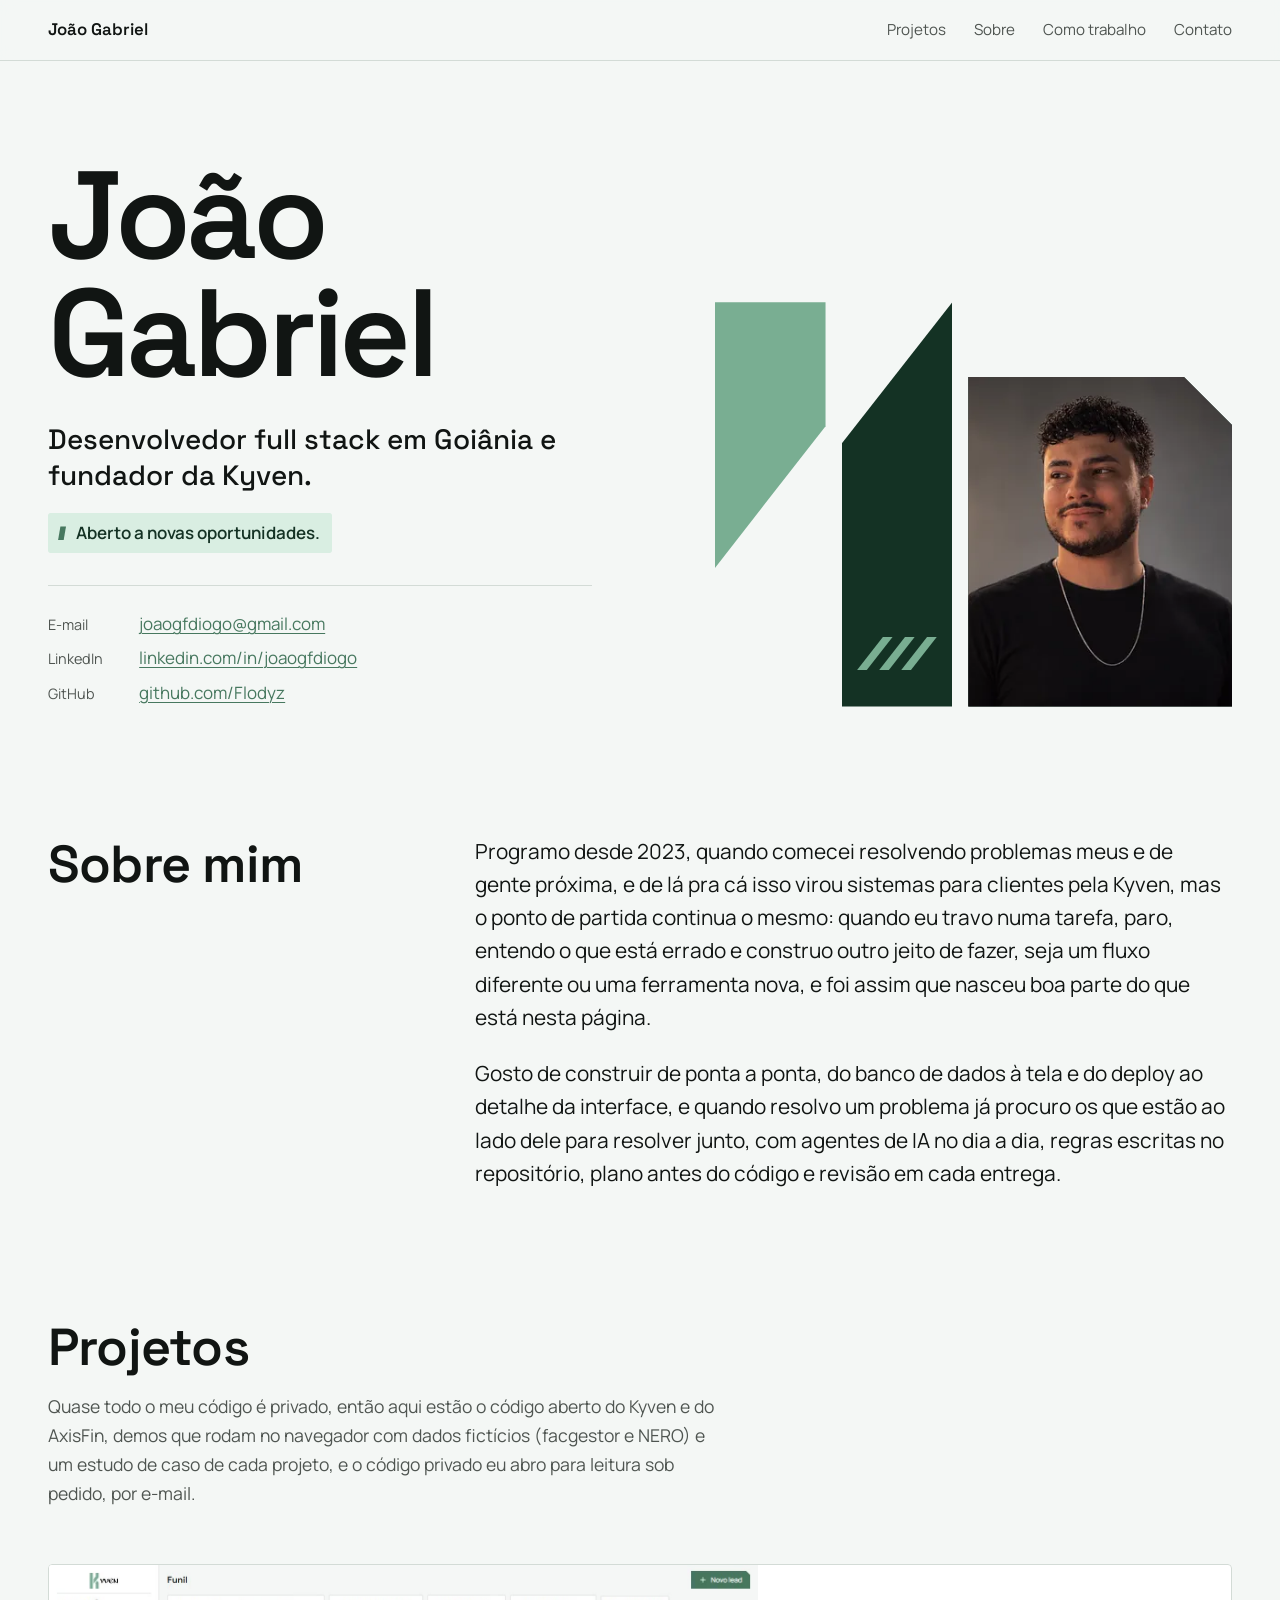
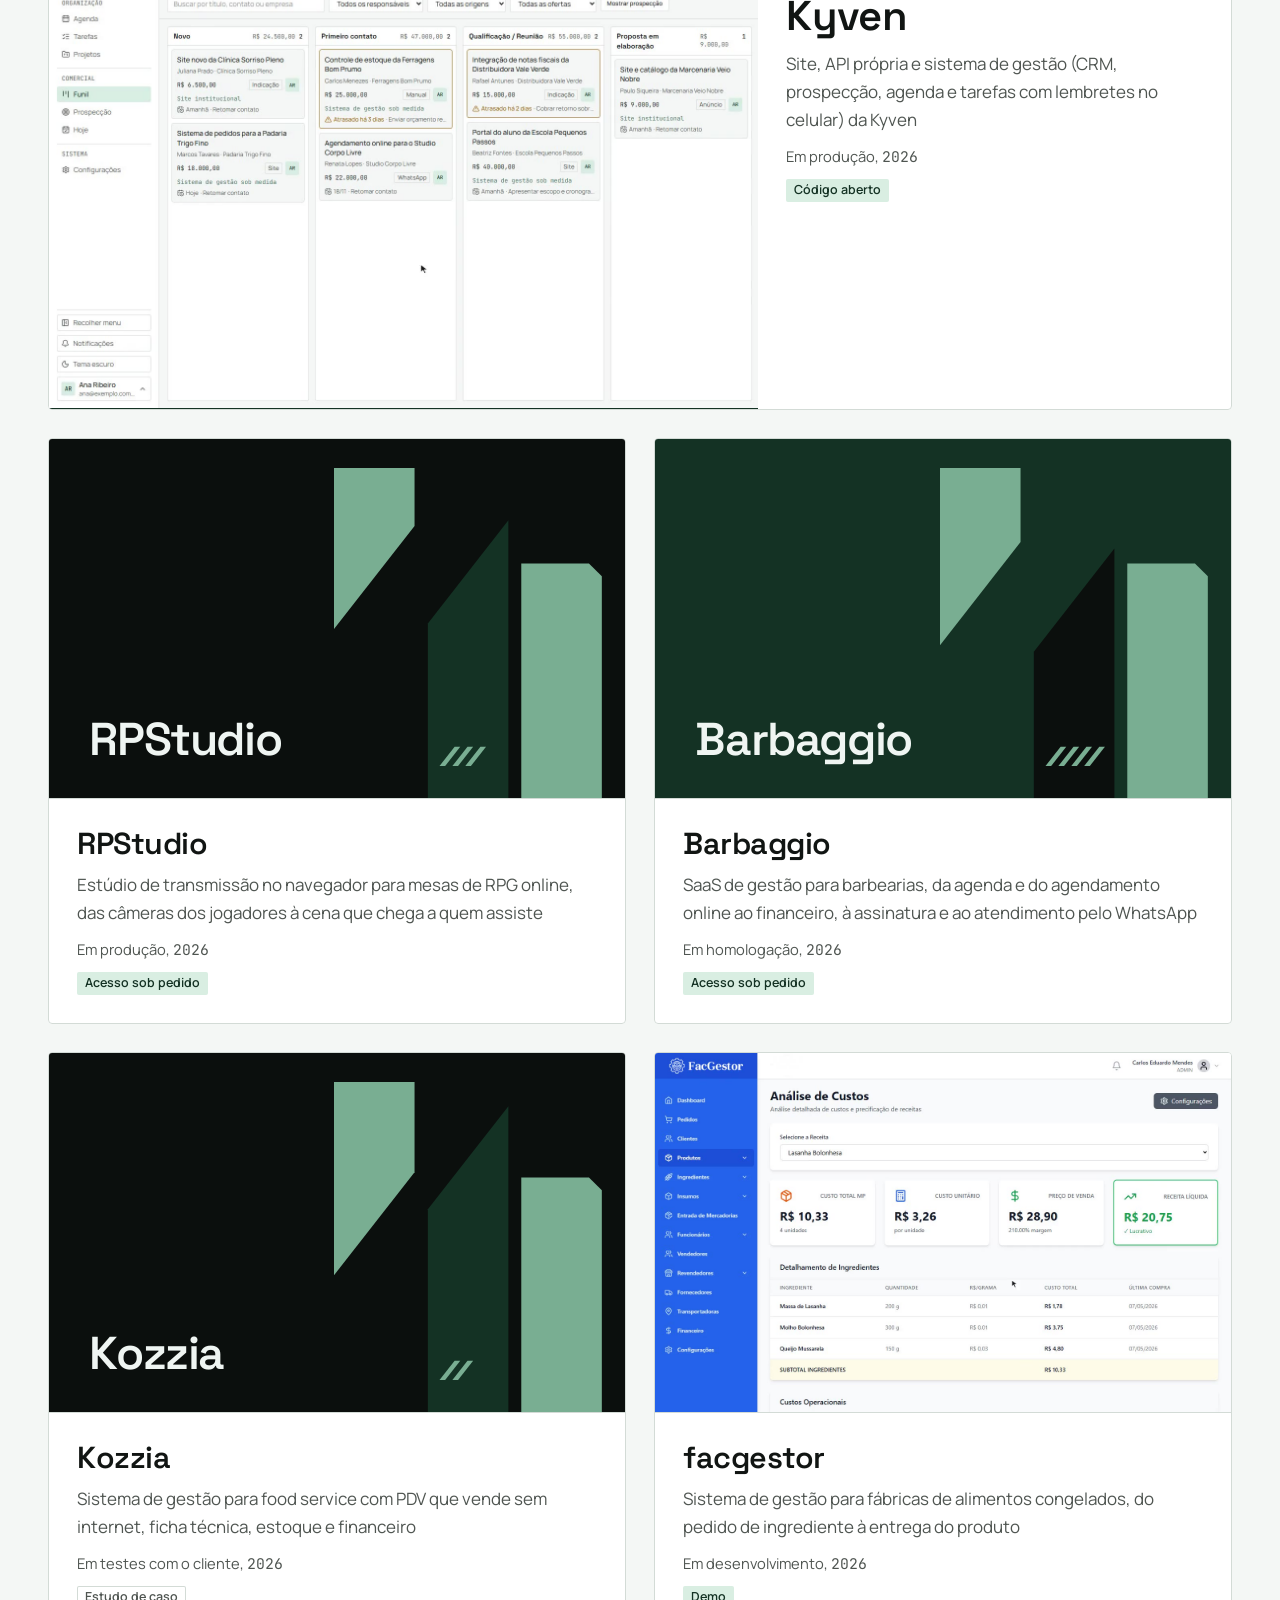
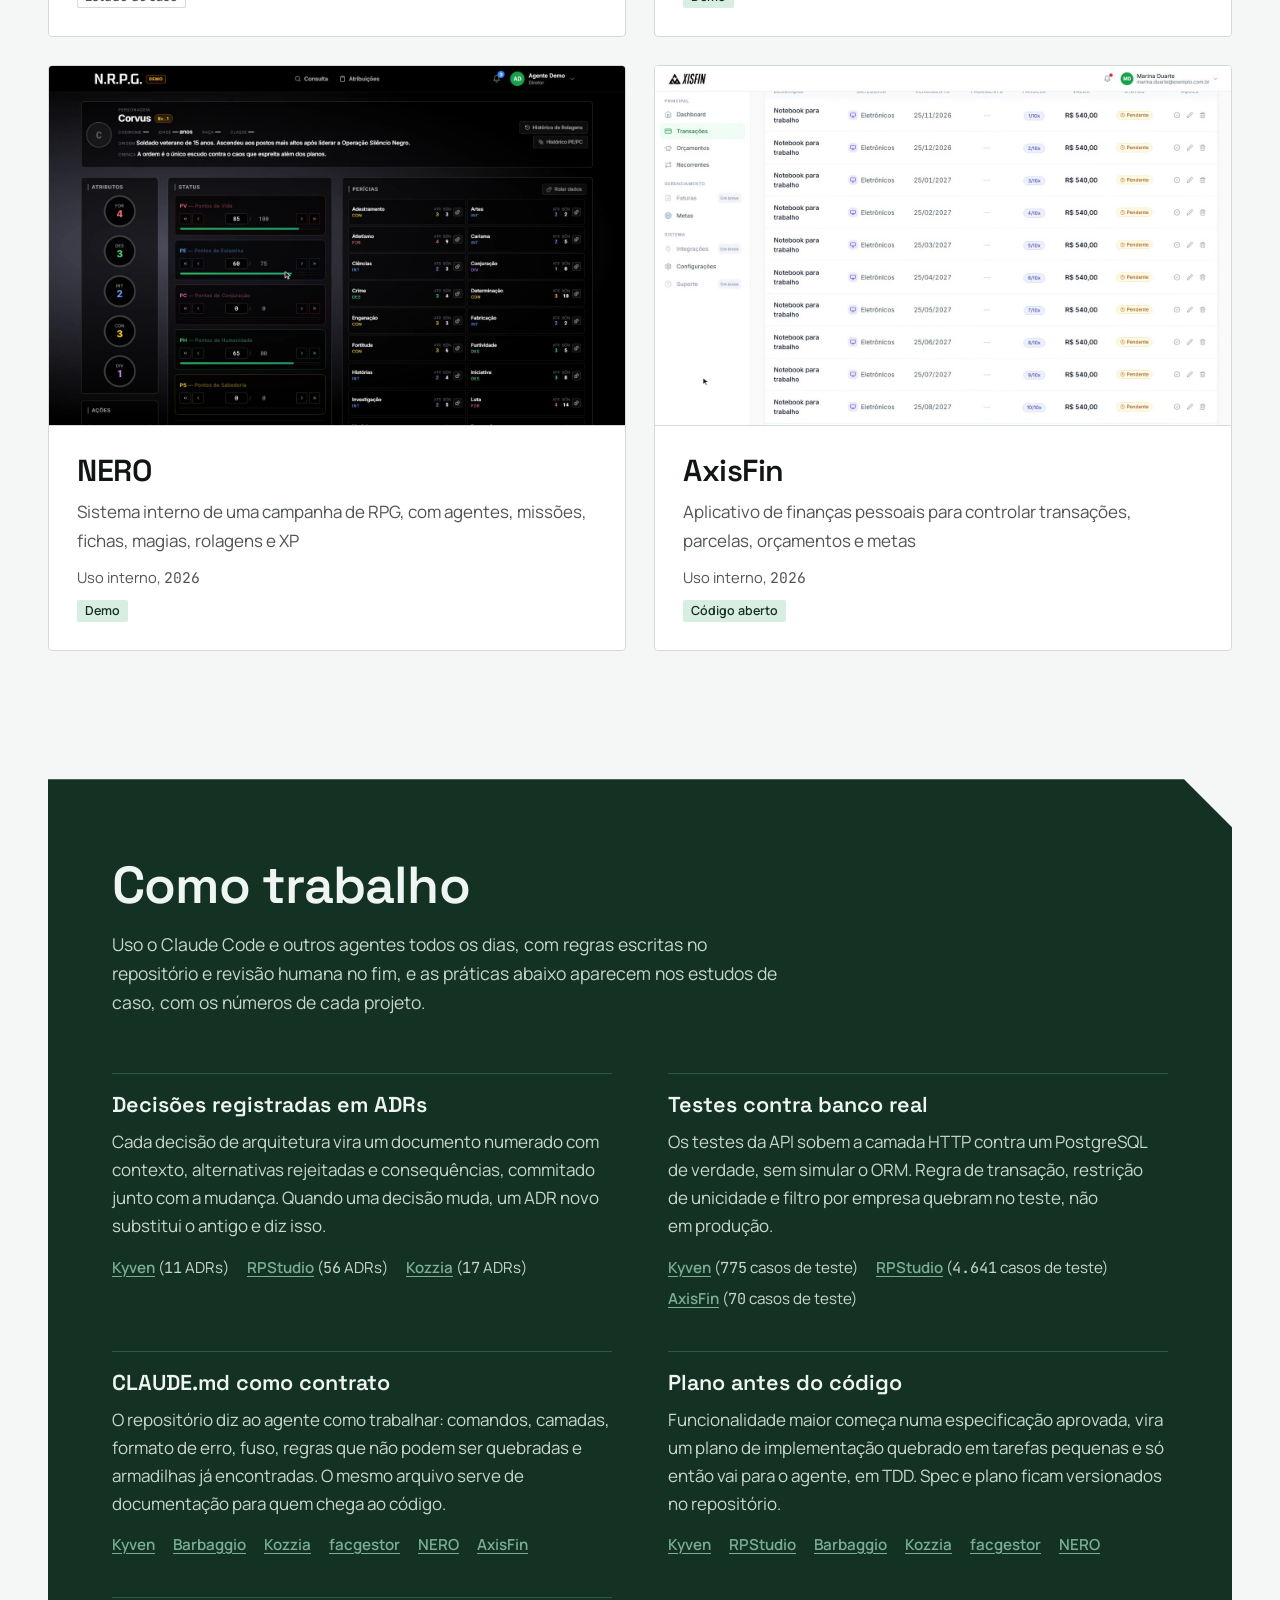
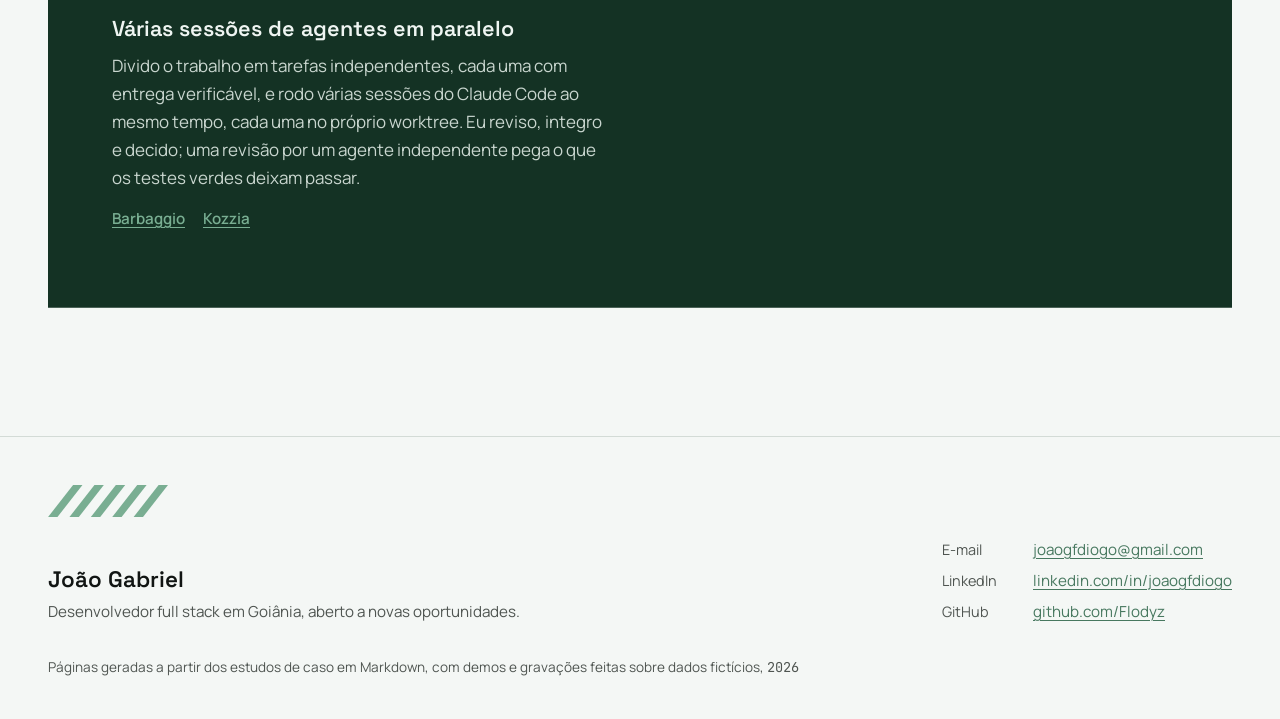
==== commit 8dc1995d: "Portfólio v2: site em Astro com foto, sobre mim, vídeos e passo a passo dos projetos" ====
--- a/index.html
+++ b/index.html
@@ -1,204 +1,10 @@
-<!doctype html>
-<html lang="pt-BR">
-<head>
-<meta charset="utf-8">
-<meta name="viewport" content="width=device-width, initial-scale=1">
-<title>João Gabriel, desenvolvedor full stack</title>
-<meta name="description" content="Desenvolvedor full stack em Goiânia. Projetos, demos e estudos de caso: Kyven, RPStudio, Barbaggio, Kozzia, facgestor, NERO e AxisFin.">
-<link rel="canonical" href="https://flodyz.github.io/">
-<meta name="color-scheme" content="light dark">
-<meta property="og:type" content="website">
-<meta property="og:locale" content="pt_BR">
-<meta property="og:site_name" content="João Gabriel">
-<meta property="og:title" content="João Gabriel, desenvolvedor full stack">
-<meta property="og:description" content="Desenvolvedor full stack em Goiânia. Projetos, demos e estudos de caso: Kyven, RPStudio, Barbaggio, Kozzia, facgestor, NERO e AxisFin.">
-<meta property="og:url" content="https://flodyz.github.io/">
-<meta property="og:image" content="https://flodyz.github.io/og.png">
-<meta property="og:image:width" content="1200">
-<meta property="og:image:height" content="630">
-<meta name="twitter:card" content="summary_large_image">
-<link rel="icon" href="/favicon.svg" type="image/svg+xml">
-<link rel="icon" href="/favicon-32.png" sizes="32x32" type="image/png">
-<link rel="apple-touch-icon" href="/apple-touch-icon.png">
-<link rel="preconnect" href="https://fonts.googleapis.com">
-<link rel="preconnect" href="https://fonts.gstatic.com" crossorigin>
-<link rel="stylesheet" href="https://fonts.googleapis.com/css2?family=Schibsted+Grotesk:wght@400;500;700;800&family=Source+Serif+4:ital,opsz,wght@0,8..60,400;0,8..60,600;1,8..60,400&display=swap">
-<link rel="stylesheet" href="/style.css?v=b88bea4da0">
-</head>
-<body>
-<a class="skip-link" href="#conteudo">Pular para o conteúdo</a>
-<header class="site-header">
-  <div class="wrap site-header-inner">
-    <a class="site-name" href="/">João Gabriel</a>
-    <nav aria-label="Principal">
-      <ul class="site-nav">
-        <li><a href="/#projetos">Projetos</a></li>
-        <li><a href="/#como-trabalho">Como trabalho</a></li>
-        <li><a href="/#contato">Contato</a></li>
-      </ul>
-    </nav>
-  </div>
-</header>
-<main id="conteudo">
-  <section class="hero wrap" aria-labelledby="hero-title">
-    <h1 id="hero-title" class="hero-name">João Gabriel</h1>
-    <div class="hero-text">
-      <p class="hero-lede">Desenvolvedor full stack em Goiânia e fundador da Kyven. Projeto e construo sistemas web de ponta a ponta, do schema do banco à interface, com agentes de IA no fluxo de trabalho e regras escritas para eles.</p>
-      <p class="hero-guide">Quase todo o meu código é privado. Aqui estão o código aberto do Kyven e do AxisFin, demos que rodam no navegador com dados fictícios (facgestor e NERO) e um estudo de caso de cada projeto. Para ler o código privado, peça acesso por e-mail.</p>
-      <p class="hero-availability">Aberto a novas oportunidades.</p>
-    </div>
-    <ul class="contacts">
-    <li><span class="contact-label">E-mail</span> <a href="mailto:joaogfdiogo@gmail.com">joaogfdiogo@gmail.com</a></li>
-    <li><span class="contact-label">LinkedIn</span> <a href="https://www.linkedin.com/in/joaogfdiogo/">linkedin.com/in/joaogfdiogo</a></li>
-    <li><span class="contact-label">GitHub</span> <a href="https://github.com/Flodyz">github.com/Flodyz</a></li>
-  </ul>
-  </section>
+<!DOCTYPE html><html lang="pt-BR"><head><meta charset="utf-8"><meta name="viewport" content="width=device-width, initial-scale=1"><title>João Gabriel, desenvolvedor full stack</title><meta name="description" content="Desenvolvedor full stack em Goiânia e fundador da Kyven, com projetos, demos e estudos de caso: Kyven, RPStudio, Barbaggio, Kozzia, facgestor, NERO e AxisFin."><link rel="canonical" href="https://flodyz.github.io/"><meta name="color-scheme" content="light dark"><meta name="theme-color" content="#F4F7F5" media="(prefers-color-scheme: light)"><meta name="theme-color" content="#0B0F0D" media="(prefers-color-scheme: dark)"><meta property="og:type" content="website"><meta property="og:locale" content="pt_BR"><meta property="og:site_name" content="João Gabriel"><meta property="og:title" content="João Gabriel, desenvolvedor full stack"><meta property="og:description" content="Desenvolvedor full stack em Goiânia e fundador da Kyven, com projetos, demos e estudos de caso: Kyven, RPStudio, Barbaggio, Kozzia, facgestor, NERO e AxisFin."><meta property="og:url" content="https://flodyz.github.io/"><meta property="og:image" content="https://flodyz.github.io/og.png"><meta property="og:image:width" content="1200"><meta property="og:image:height" content="630"><meta name="twitter:card" content="summary_large_image"><link rel="icon" href="/favicon.svg" type="image/svg+xml"><link rel="icon" href="/favicon-32.png" sizes="32x32" type="image/png"><link rel="apple-touch-icon" href="/apple-touch-icon.png"><link rel="sitemap" href="/sitemap.xml"><script>(function(){const timeout = 2500;
 
-  <section class="projects wrap" id="projetos" aria-labelledby="projetos-title">
-    <h2 id="projetos-title" class="section-title">Projetos</h2>
-    <ul class="cards">
-      <li class="card card--wide">
-    <div class="card-media"><img src="/img/kyven/01-landing.webp" srcset="/img/kyven/01-landing-720.webp 720w, /img/kyven/01-landing.webp 1440w" sizes="(min-width: 1100px) 620px, 100vw" width="1440" height="900" alt="Página inicial do site." loading="lazy" decoding="async"></div>
-    <div class="card-body">
-      <h3 class="card-title"><a href="/projetos/kyven/">Kyven</a></h3>
-      <p class="card-tagline">Site, API própria e sistema de gestão (CRM, prospecção, agenda e tarefas com lembretes no celular) da Kyven</p>
-      <p class="card-meta">Em produção, 2026</p>
-      <ul class="badges" aria-label="Selos"><li class="badge badge--code">Código aberto</li></ul>
-    </div>
-  </li>
-      <li class="card">
-    <div class="card-media"><div class="cover" style="--cover: #4B2A6E" aria-hidden="true">
-      <span class="cover-stack">TypeScript, React, Vite, Node.js</span>
-      <span class="cover-title">RPStudio</span>
-    </div></div>
-    <div class="card-body">
-      <h3 class="card-title"><a href="/projetos/rpstudio/">RPStudio</a></h3>
-      <p class="card-tagline">Estúdio de transmissão no navegador para mesas de RPG online, das câmeras dos jogadores à cena que chega a quem assiste</p>
-      <p class="card-meta">Em produção, 2026</p>
-      <ul class="badges" aria-label="Selos"><li class="badge badge--access">Acesso sob pedido</li></ul>
-    </div>
-  </li>
-      <li class="card">
-    <div class="card-media"><div class="cover" style="--cover: #5C3420" aria-hidden="true">
-      <span class="cover-stack">TypeScript, React, Vite, Tailwind CSS</span>
-      <span class="cover-title">Barbaggio</span>
-    </div></div>
-    <div class="card-body">
-      <h3 class="card-title"><a href="/projetos/barbaggio/">Barbaggio</a></h3>
-      <p class="card-tagline">SaaS de gestão para barbearias, da agenda e do agendamento online ao financeiro, à assinatura e ao atendimento pelo WhatsApp</p>
-      <p class="card-meta">Em homologação, 2026</p>
-      <ul class="badges" aria-label="Selos"><li class="badge badge--access">Acesso sob pedido</li></ul>
-    </div>
-  </li>
-      <li class="card">
-    <div class="card-media"><div class="cover" style="--cover: #1E5444" aria-hidden="true">
-      <span class="cover-stack">TypeScript, React, Vite, Tailwind CSS</span>
-      <span class="cover-title">Kozzia</span>
-    </div></div>
-    <div class="card-body">
-      <h3 class="card-title"><a href="/projetos/kozzia/">Kozzia</a></h3>
-      <p class="card-tagline">Sistema de gestão para food service com PDV que vende sem internet, ficha técnica, estoque e financeiro</p>
-      <p class="card-meta">Em testes com o cliente, 2026</p>
-      <ul class="badges" aria-label="Selos"><li class="badge badge--case">Estudo de caso</li></ul>
-    </div>
-  </li>
-      <li class="card">
-    <div class="card-media"><img src="/img/facgestor/02-dashboard.webp" srcset="/img/facgestor/02-dashboard-720.webp 720w, /img/facgestor/02-dashboard.webp 1440w" sizes="(min-width: 1100px) 360px, (min-width: 700px) 50vw, 100vw" width="1440" height="900" alt="Painel com indicadores de pedidos, produção e financeiro." loading="lazy" decoding="async"></div>
-    <div class="card-body">
-      <h3 class="card-title"><a href="/projetos/facgestor/">facgestor</a></h3>
-      <p class="card-tagline">Sistema de gestão para fábricas de alimentos congelados, do pedido de ingrediente à entrega do produto</p>
-      <p class="card-meta">Em desenvolvimento, 2026</p>
-      <ul class="badges" aria-label="Selos"><li class="badge badge--demo">Demo</li></ul>
-    </div>
-  </li>
-      <li class="card">
-    <div class="card-media"><img src="/img/nero/02-ficha.webp" srcset="/img/nero/02-ficha-720.webp 720w, /img/nero/02-ficha.webp 1440w" sizes="(min-width: 1100px) 360px, (min-width: 700px) 50vw, 100vw" width="1440" height="900" alt="Ficha do personagem com atributos, habilidades e inventário." loading="lazy" decoding="async"></div>
-    <div class="card-body">
-      <h3 class="card-title"><a href="/projetos/nero/">NERO</a></h3>
-      <p class="card-tagline">Sistema interno de uma campanha de RPG, com agentes, missões, fichas, magias, rolagens e XP</p>
-      <p class="card-meta">Uso interno, 2026</p>
-      <ul class="badges" aria-label="Selos"><li class="badge badge--demo">Demo</li></ul>
-    </div>
-  </li>
-      <li class="card">
-    <div class="card-media"><div class="cover" style="--cover: #0E5560" aria-hidden="true">
-      <span class="cover-stack">TypeScript, React, Vite, Tailwind CSS</span>
-      <span class="cover-title">AxisFin</span>
-    </div></div>
-    <div class="card-body">
-      <h3 class="card-title"><a href="/projetos/axisfin/">AxisFin</a></h3>
-      <p class="card-tagline">Aplicativo de finanças pessoais para controlar transações, parcelas, orçamentos e metas</p>
-      <p class="card-meta">Uso interno, 2026</p>
-      <ul class="badges" aria-label="Selos"><li class="badge badge--code">Código aberto</li></ul>
-    </div>
-  </li>
-    </ul>
-  </section>
-
-  <section class="practices-section" id="como-trabalho" aria-labelledby="como-trabalho-title">
-    <div class="wrap">
-      <h2 id="como-trabalho-title" class="section-title">Como trabalho</h2>
-      <p class="section-intro">Uso o Claude Code e outros agentes todos os dias, com regras escritas no repositório e revisão humana no fim. As práticas abaixo aparecem nos estudos de caso, com os números de cada projeto.</p>
-      <dl class="practices">
-        <div class="practice">
-    <dt>Decisões registradas em ADRs</dt>
-    <dd>
-      <p>Cada decisão de arquitetura vira um documento numerado com contexto, alternativas rejeitadas e consequências, commitado junto com a mudança. Quando uma decisão muda, um ADR novo substitui o antigo e diz isso.</p>
-      <p class="practice-refs-label">Descrito em</p>
-      <ul class="practice-refs"><li><a href="/projetos/kyven/">Kyven</a> <span class="ref-detail">(11 ADRs)</span></li><li><a href="/projetos/rpstudio/">RPStudio</a> <span class="ref-detail">(56 ADRs)</span></li><li><a href="/projetos/kozzia/">Kozzia</a> <span class="ref-detail">(17 ADRs)</span></li></ul>
-    </dd>
-  </div>
-        <div class="practice">
-    <dt>Testes contra banco real</dt>
-    <dd>
-      <p>Os testes da API sobem a camada HTTP contra um PostgreSQL de verdade, sem simular o ORM. Regra de transação, restrição de unicidade e filtro por empresa quebram no teste, não em produção.</p>
-      <p class="practice-refs-label">Descrito em</p>
-      <ul class="practice-refs"><li><a href="/projetos/kyven/">Kyven</a> <span class="ref-detail">(775 casos de teste)</span></li><li><a href="/projetos/rpstudio/">RPStudio</a> <span class="ref-detail">(4.641 casos de teste)</span></li><li><a href="/projetos/axisfin/">AxisFin</a> <span class="ref-detail">(70 casos de teste)</span></li></ul>
-    </dd>
-  </div>
-        <div class="practice">
-    <dt>CLAUDE.md como contrato</dt>
-    <dd>
-      <p>O repositório diz ao agente como trabalhar: comandos, camadas, formato de erro, fuso, regras que não podem ser quebradas e armadilhas já encontradas. O mesmo arquivo serve de documentação para quem chega ao código.</p>
-      <p class="practice-refs-label">Descrito em</p>
-      <ul class="practice-refs"><li><a href="/projetos/kyven/">Kyven</a></li><li><a href="/projetos/barbaggio/">Barbaggio</a></li><li><a href="/projetos/kozzia/">Kozzia</a></li><li><a href="/projetos/facgestor/">facgestor</a></li><li><a href="/projetos/nero/">NERO</a></li><li><a href="/projetos/axisfin/">AxisFin</a></li></ul>
-    </dd>
-  </div>
-        <div class="practice">
-    <dt>Plano antes do código</dt>
-    <dd>
-      <p>Funcionalidade maior começa numa especificação aprovada, vira um plano de implementação quebrado em tarefas pequenas e só então vai para o agente, em TDD. Spec e plano ficam versionados no repositório.</p>
-      <p class="practice-refs-label">Descrito em</p>
-      <ul class="practice-refs"><li><a href="/projetos/kyven/">Kyven</a></li><li><a href="/projetos/rpstudio/">RPStudio</a></li><li><a href="/projetos/barbaggio/">Barbaggio</a></li><li><a href="/projetos/kozzia/">Kozzia</a></li><li><a href="/projetos/facgestor/">facgestor</a></li><li><a href="/projetos/nero/">NERO</a></li></ul>
-    </dd>
-  </div>
-        <div class="practice">
-    <dt>Várias sessões de agentes em paralelo</dt>
-    <dd>
-      <p>Divido o trabalho em tarefas independentes, cada uma com entrega verificável, e rodo várias sessões do Claude Code ao mesmo tempo, cada uma no próprio worktree. Eu reviso, integro e decido; uma revisão por um agente independente pega o que os testes verdes deixam passar.</p>
-      <p class="practice-refs-label">Descrito em</p>
-      <ul class="practice-refs"><li><a href="/projetos/barbaggio/">Barbaggio</a></li><li><a href="/projetos/kozzia/">Kozzia</a></li></ul>
-    </dd>
-  </div>
-      </dl>
-    </div>
-  </section>
-</main>
-<footer class="site-footer" id="contato">
-  <div class="wrap footer-inner">
-    <div>
-      <p class="footer-name">João Gabriel</p>
-      <p class="footer-role">Desenvolvedor full stack em Goiânia. Aberto a novas oportunidades.</p>
-    </div>
-    <ul class="contacts contacts--compact">
-    <li><span class="contact-label">E-mail</span> <a href="mailto:joaogfdiogo@gmail.com">joaogfdiogo@gmail.com</a></li>
-    <li><span class="contact-label">LinkedIn</span> <a href="https://www.linkedin.com/in/joaogfdiogo/">linkedin.com/in/joaogfdiogo</a></li>
-    <li><span class="contact-label">GitHub</span> <a href="https://github.com/Flodyz">github.com/Flodyz</a></li>
-  </ul>
-  </div>
-  <div class="wrap footer-note">
-    <p>Páginas geradas a partir dos estudos de caso em Markdown. Demos com dados fictícios. 2026.</p>
-  </div>
-</footer>
-</body>
-</html>
+      if (!matchMedia('(prefers-reduced-motion: reduce)').matches && 'IntersectionObserver' in window) {
+        var root = document.documentElement;
+        root.classList.add('reveal-ready');
+        setTimeout(function () {
+          if (!root.classList.contains('reveal-live')) root.classList.remove('reveal-ready');
+        }, timeout);
+      }
+    })();</script><link rel="stylesheet" href="/_astro/Base.BQEVpi8Y.css"></head><body><a class="skip-link" href="#conteudo">Pular para o conteúdo</a><header class="site-header"><div class="wrap site-header-inner"><a class="site-name" href="/">João Gabriel</a><nav aria-label="Principal"><ul class="site-nav"><li><a href="/#projetos">Projetos</a></li><li class="nav-optional"><a href="/#sobre">Sobre</a></li><li class="nav-optional"><a href="/#como-trabalho">Como trabalho</a></li><li><a href="#contato">Contato</a></li></ul></nav></div></header><main id="conteudo"><section class="hero wrap" aria-labelledby="hero-title"><div><h1 id="hero-title" class="hero-name"><span class="line"><span class="reveal-cut" style="--reveal-delay: 0.10s">João</span> </span><span class="line"><span class="reveal-cut" style="--reveal-delay: 0.18s">Gabriel</span></span></h1><p class="hero-lede reveal-cut" style="--reveal-delay: 0.35s">Desenvolvedor full stack em Goiânia e fundador da Kyven.</p><p class="hero-availability reveal-cut" style="--reveal-delay: 0.50s">Aberto a novas oportunidades.</p><div class="hero-contacts reveal-cut" style="--reveal-delay: 0.50s"><ul class="contacts"><li><span class="contact-label">E-mail</span> <a href="mailto:joaogfdiogo@gmail.com">joaogfdiogo@gmail.com</a></li><li><span class="contact-label">LinkedIn</span> <a href="https://www.linkedin.com/in/joaogfdiogo/">linkedin.com/in/joaogfdiogo</a></li><li><span class="contact-label">GitHub</span> <a href="https://github.com/Flodyz">github.com/Flodyz</a></li></ul></div></div><div class="portrait"><div class="portrait-bar haste-rise" style="--reveal-delay: 0.15s" aria-hidden="true"></div><div class="portrait-bar portrait-bar--deep haste-rise" style="--reveal-delay: 0.27s" aria-hidden="true"><svg viewBox="0 0 115.5 48" aria-hidden="true" focusable="false"><polygon points="0,48 14,48 51.5,0 37.5,0" fill="currentColor"></polygon><polygon points="32,48 46,48 83.5,0 69.5,0" fill="currentColor"></polygon><polygon points="64,48 78,48 115.5,0 101.5,0" fill="currentColor"></polygon></svg></div><figure class="portrait-photo haste-rise" style="--reveal-delay: 0.39s"><img src="/_astro/foto.DglZQd76_23g8eD.webp" srcset="/_astro/foto.DglZQd76_83pDz.webp 360w, /_astro/foto.DglZQd76_8V5ow.webp 560w, /_astro/foto.DglZQd76_Z2mRcXU.webp 840w" alt="Retrato de João Gabriel" sizes="(min-width: 900px) 340px, 60vw" loading="eager" fetchpriority="high" decoding="async" width="1254" height="1254"></figure></div></section><section class="section wrap" id="sobre" aria-labelledby="sobre-title"><div class="about"><h2 id="sobre-title" class="section-title" data-reveal>Sobre mim</h2><div class="about-text"><p>Programo desde 2023, quando comecei resolvendo problemas meus e de gente próxima, e de lá pra cá isso virou sistemas para clientes pela Kyven, mas o ponto de partida continua o mesmo: quando eu travo numa tarefa, paro, entendo o que está errado e construo outro jeito de fazer, seja um fluxo diferente ou uma ferramenta nova, e foi assim que nasceu boa parte do que está nesta página.</p><p>Gosto de construir de ponta a ponta, do banco de dados à tela e do deploy ao detalhe da interface, e quando resolvo um problema já procuro os que estão ao lado dele para resolver junto, com agentes de IA no dia a dia, regras escritas no repositório, plano antes do código e revisão em cada entrega.</p></div></div></section><section class="section wrap" id="projetos" aria-labelledby="projetos-title"><div class="section-head"><h2 id="projetos-title" class="section-title" data-reveal>Projetos</h2><p class="section-intro">Quase todo o meu código é privado, então aqui estão o código aberto do Kyven e do AxisFin, demos que rodam no navegador com dados fictícios (facgestor e NERO) e um estudo de caso de cada projeto, e o código privado eu abro para leitura sob pedido, por e-mail.</p></div><ul class="cards"><li class="card card--wide" data-reveal style="--reveal-delay: 0.00s"><div class="card-media" style="view-transition-name: media-kyven"><div class="video-frame" data-video="preview"><video muted loop playsinline preload="none" poster="/media/kyven/hero.jpg" width="1440" height="900" aria-hidden="true" tabindex="-1" disablepictureinpicture><source src="/media/kyven/hero.webm" type="video/webm"><source src="/media/kyven/hero.mp4" type="video/mp4"></video></div></div><div class="card-body"><h3 class="card-title" style="view-transition-name: title-kyven"><a href="/projetos/kyven/">Kyven</a></h3><p class="card-tagline">Site, API própria e sistema de gestão (CRM, prospecção, agenda e tarefas com lembretes no celular) da Kyven</p><p class="card-meta">Em produção, <span class="num">2026</span></p><ul class="badges" aria-label="Selos"><li class="badge badge--code">Código aberto</li></ul></div></li><li class="card" data-reveal style="--reveal-delay: 0.08s"><div class="card-media" style="view-transition-name: media-rpstudio"><div class="cover" style="--cover-bg: var(--night)" aria-hidden="true"><svg class="cover-bars" viewBox="0 0 665 820" focusable="false"><polygon points="0,0 200,0 200,144 0,400" fill="var(--brand)"></polygon><polygon points="233,386 433,130 433,820 233,820" fill="var(--deep)"></polygon><polygon points="262,740 276,740 313.5,692 299.5,692" fill="var(--brand)"></polygon><polygon points="294,740 308,740 345.5,692 331.5,692" fill="var(--brand)"></polygon><polygon points="326,740 340,740 377.5,692 363.5,692" fill="var(--brand)"></polygon><polygon points="465,237 633,237 665,269 665,820 465,820" fill="var(--brand)"></polygon></svg><span class="cover-name">RPStudio</span></div></div><div class="card-body"><h3 class="card-title" style="view-transition-name: title-rpstudio"><a href="/projetos/rpstudio/">RPStudio</a></h3><p class="card-tagline">Estúdio de transmissão no navegador para mesas de RPG online, das câmeras dos jogadores à cena que chega a quem assiste</p><p class="card-meta">Em produção, <span class="num">2026</span></p><ul class="badges" aria-label="Selos"><li class="badge badge--access">Acesso sob pedido</li></ul></div></li><li class="card" data-reveal style="--reveal-delay: 0.00s"><div class="card-media" style="view-transition-name: media-barbaggio"><div class="cover" style="--cover-bg: var(--deep)" aria-hidden="true"><svg class="cover-bars" viewBox="0 0 665 820" focusable="false"><polygon points="0,0 200,0 200,184 0,440" fill="var(--brand)"></polygon><polygon points="233,456 433,200 433,820 233,820" fill="var(--night)"></polygon><polygon points="262,740 276,740 313.5,692 299.5,692" fill="var(--brand)"></polygon><polygon points="294,740 308,740 345.5,692 331.5,692" fill="var(--brand)"></polygon><polygon points="326,740 340,740 377.5,692 363.5,692" fill="var(--brand)"></polygon><polygon points="358,740 372,740 409.5,692 395.5,692" fill="var(--brand)"></polygon><polygon points="465,237 633,237 665,269 665,820 465,820" fill="var(--brand)"></polygon></svg><span class="cover-name">Barbaggio</span></div></div><div class="card-body"><h3 class="card-title" style="view-transition-name: title-barbaggio"><a href="/projetos/barbaggio/">Barbaggio</a></h3><p class="card-tagline">SaaS de gestão para barbearias, da agenda e do agendamento online ao financeiro, à assinatura e ao atendimento pelo WhatsApp</p><p class="card-meta">Em homologação, <span class="num">2026</span></p><ul class="badges" aria-label="Selos"><li class="badge badge--access">Acesso sob pedido</li></ul></div></li><li class="card" data-reveal style="--reveal-delay: 0.08s"><div class="card-media" style="view-transition-name: media-kozzia"><div class="cover" style="--cover-bg: var(--night)" aria-hidden="true"><svg class="cover-bars" viewBox="0 0 665 820" focusable="false"><polygon points="0,0 200,0 200,224 0,480" fill="var(--brand)"></polygon><polygon points="233,316 433,60 433,820 233,820" fill="var(--deep)"></polygon><polygon points="262,740 276,740 313.5,692 299.5,692" fill="var(--brand)"></polygon><polygon points="294,740 308,740 345.5,692 331.5,692" fill="var(--brand)"></polygon><polygon points="465,237 633,237 665,269 665,820 465,820" fill="var(--brand)"></polygon></svg><span class="cover-name">Kozzia</span></div></div><div class="card-body"><h3 class="card-title" style="view-transition-name: title-kozzia"><a href="/projetos/kozzia/">Kozzia</a></h3><p class="card-tagline">Sistema de gestão para food service com PDV que vende sem internet, ficha técnica, estoque e financeiro</p><p class="card-meta">Em testes com o cliente, <span class="num">2026</span></p><ul class="badges" aria-label="Selos"><li class="badge badge--case">Estudo de caso</li></ul></div></li><li class="card" data-reveal style="--reveal-delay: 0.00s"><div class="card-media" style="view-transition-name: media-facgestor"><div class="video-frame" data-video="preview"><video muted loop playsinline preload="none" poster="/media/facgestor/hero.jpg" width="1440" height="900" aria-hidden="true" tabindex="-1" disablepictureinpicture><source src="/media/facgestor/hero.webm" type="video/webm"><source src="/media/facgestor/hero.mp4" type="video/mp4"></video></div></div><div class="card-body"><h3 class="card-title" style="view-transition-name: title-facgestor"><a href="/projetos/facgestor/">facgestor</a></h3><p class="card-tagline">Sistema de gestão para fábricas de alimentos congelados, do pedido de ingrediente à entrega do produto</p><p class="card-meta">Em desenvolvimento, <span class="num">2026</span></p><ul class="badges" aria-label="Selos"><li class="badge badge--demo">Demo</li></ul></div></li><li class="card" data-reveal style="--reveal-delay: 0.08s"><div class="card-media" style="view-transition-name: media-nero"><div class="video-frame" data-video="preview"><video muted loop playsinline preload="none" poster="/media/nero/hero.jpg" width="1440" height="900" aria-hidden="true" tabindex="-1" disablepictureinpicture><source src="/media/nero/hero.webm" type="video/webm"><source src="/media/nero/hero.mp4" type="video/mp4"></video></div></div><div class="card-body"><h3 class="card-title" style="view-transition-name: title-nero"><a href="/projetos/nero/">NERO</a></h3><p class="card-tagline">Sistema interno de uma campanha de RPG, com agentes, missões, fichas, magias, rolagens e XP</p><p class="card-meta">Uso interno, <span class="num">2026</span></p><ul class="badges" aria-label="Selos"><li class="badge badge--demo">Demo</li></ul></div></li><li class="card" data-reveal style="--reveal-delay: 0.00s"><div class="card-media" style="view-transition-name: media-axisfin"><div class="video-frame" data-video="preview"><video muted loop playsinline preload="none" poster="/media/axisfin/hero.jpg" width="1440" height="900" aria-hidden="true" tabindex="-1" disablepictureinpicture><source src="/media/axisfin/hero.webm" type="video/webm"><source src="/media/axisfin/hero.mp4" type="video/mp4"></video></div></div><div class="card-body"><h3 class="card-title" style="view-transition-name: title-axisfin"><a href="/projetos/axisfin/">AxisFin</a></h3><p class="card-tagline">Aplicativo de finanças pessoais para controlar transações, parcelas, orçamentos e metas</p><p class="card-meta">Uso interno, <span class="num">2026</span></p><ul class="badges" aria-label="Selos"><li class="badge badge--code">Código aberto</li></ul></div></li></ul></section><section class="section wrap" id="como-trabalho" aria-labelledby="como-trabalho-title"><div class="practices-block"><div class="section-head"><h2 id="como-trabalho-title" class="section-title" data-reveal>Como trabalho</h2><p class="section-intro">Uso o Claude Code e outros agentes todos os dias, com regras escritas no repositório e revisão humana no fim, e as práticas abaixo aparecem nos estudos de caso, com os números de cada projeto.</p></div><dl class="practices"><div class="practice"><dt>Decisões registradas em ADRs</dt><dd><p>Cada decisão de arquitetura vira um documento numerado com contexto, alternativas rejeitadas e consequências, commitado junto com a mudança. Quando uma decisão muda, um ADR novo substitui o antigo e diz isso.</p><ul class="practice-refs" aria-label="Descrito em"><li><a href="/projetos/kyven/">Kyven</a><span class="ref-detail"> (<span class="num">11</span> ADRs)</span></li><li><a href="/projetos/rpstudio/">RPStudio</a><span class="ref-detail"> (<span class="num">56</span> ADRs)</span></li><li><a href="/projetos/kozzia/">Kozzia</a><span class="ref-detail"> (<span class="num">17</span> ADRs)</span></li></ul></dd></div><div class="practice"><dt>Testes contra banco real</dt><dd><p>Os testes da API sobem a camada HTTP contra um PostgreSQL de verdade, sem simular o ORM. Regra de transação, restrição de unicidade e filtro por empresa quebram no teste, não em produção.</p><ul class="practice-refs" aria-label="Descrito em"><li><a href="/projetos/kyven/">Kyven</a><span class="ref-detail"> (<span class="num">775</span> casos de teste)</span></li><li><a href="/projetos/rpstudio/">RPStudio</a><span class="ref-detail"> (<span class="num">4.641</span> casos de teste)</span></li><li><a href="/projetos/axisfin/">AxisFin</a><span class="ref-detail"> (<span class="num">70</span> casos de teste)</span></li></ul></dd></div><div class="practice"><dt>CLAUDE.md como contrato</dt><dd><p>O repositório diz ao agente como trabalhar: comandos, camadas, formato de erro, fuso, regras que não podem ser quebradas e armadilhas já encontradas. O mesmo arquivo serve de documentação para quem chega ao código.</p><ul class="practice-refs" aria-label="Descrito em"><li><a href="/projetos/kyven/">Kyven</a></li><li><a href="/projetos/barbaggio/">Barbaggio</a></li><li><a href="/projetos/kozzia/">Kozzia</a></li><li><a href="/projetos/facgestor/">facgestor</a></li><li><a href="/projetos/nero/">NERO</a></li><li><a href="/projetos/axisfin/">AxisFin</a></li></ul></dd></div><div class="practice"><dt>Plano antes do código</dt><dd><p>Funcionalidade maior começa numa especificação aprovada, vira um plano de implementação quebrado em tarefas pequenas e só então vai para o agente, em TDD. Spec e plano ficam versionados no repositório.</p><ul class="practice-refs" aria-label="Descrito em"><li><a href="/projetos/kyven/">Kyven</a></li><li><a href="/projetos/rpstudio/">RPStudio</a></li><li><a href="/projetos/barbaggio/">Barbaggio</a></li><li><a href="/projetos/kozzia/">Kozzia</a></li><li><a href="/projetos/facgestor/">facgestor</a></li><li><a href="/projetos/nero/">NERO</a></li></ul></dd></div><div class="practice"><dt>Várias sessões de agentes em paralelo</dt><dd><p>Divido o trabalho em tarefas independentes, cada uma com entrega verificável, e rodo várias sessões do Claude Code ao mesmo tempo, cada uma no próprio worktree. Eu reviso, integro e decido; uma revisão por um agente independente pega o que os testes verdes deixam passar.</p><ul class="practice-refs" aria-label="Descrito em"><li><a href="/projetos/barbaggio/">Barbaggio</a></li><li><a href="/projetos/kozzia/">Kozzia</a></li></ul></dd></div></dl></div></section></main><footer class="site-footer" id="contato"><div class="wrap"><svg viewBox="0 0 179.5 48" class="footer-tracos" aria-hidden="true" focusable="false"><polygon points="0,48 14,48 51.5,0 37.5,0" fill="currentColor"></polygon><polygon points="32,48 46,48 83.5,0 69.5,0" fill="currentColor"></polygon><polygon points="64,48 78,48 115.5,0 101.5,0" fill="currentColor"></polygon><polygon points="96,48 110,48 147.5,0 133.5,0" fill="currentColor"></polygon><polygon points="128,48 142,48 179.5,0 165.5,0" fill="currentColor"></polygon></svg><div class="footer-inner"><div><p class="footer-name">João Gabriel</p><p>Desenvolvedor full stack em Goiânia, aberto a novas oportunidades.</p></div><ul class="contacts"><li><span class="contact-label">E-mail</span> <a href="mailto:joaogfdiogo@gmail.com">joaogfdiogo@gmail.com</a></li><li><span class="contact-label">LinkedIn</span> <a href="https://www.linkedin.com/in/joaogfdiogo/">linkedin.com/in/joaogfdiogo</a></li><li><span class="contact-label">GitHub</span> <a href="https://github.com/Flodyz">github.com/Flodyz</a></li></ul></div><p class="footer-note">Páginas geradas a partir dos estudos de caso em Markdown, com demos e gravações feitas sobre dados fictícios, <span class="num">2026</span></p></div></footer><script type="module">var e=matchMedia(`(prefers-reduced-motion: reduce)`),t=matchMedia(`(hover: hover) and (pointer: fine)`),n=document.documentElement,r=`300px 0px`,i=.5,a=1200,o=new Intl.NumberFormat(`pt-BR`);function s(){if(n.classList.add(`reveal-live`),!n.classList.contains(`reveal-ready`))return;let e=new IntersectionObserver(t=>{for(let n of t)n.isIntersecting&&(n.target.classList.add(`is-in`),e.unobserve(n.target))},{rootMargin:`0px 0px -10% 0px`});for(let t of document.querySelectorAll(`[data-reveal]`))e.observe(t)}function c(e){let t=Number(e.dataset.count),n=e.querySelector(`[data-count-output]`);if(!n||!Number.isFinite(t))return;let r=performance.now(),i=e=>{let s=Math.min((e-r)/a,1),c=1-(1-s)**3;n.textContent=o.format(Math.round(t*c)),s<1&&requestAnimationFrame(i)};requestAnimationFrame(i)}function l(){if(e.matches)return;let t=new IntersectionObserver(e=>{for(let n of e)n.isIntersecting&&(c(n.target),t.unobserve(n.target))},{threshold:.6});for(let e of document.querySelectorAll(`[data-count]`))t.observe(e)}function u(e,t){e.dataset.state=t?`playing`:`paused`;let n=e.querySelector(`.video-toggle-label`);n&&(n.textContent=t?`Pausar vídeo`:`Reproduzir vídeo`)}async function d(e){try{return await e.play(),!0}catch{return!1}}function f(t){let n=t.querySelector(`video`),a=t.querySelector(`.video-toggle`);if(!n||!a)return;n.controls=!1,a.hidden=!1;let o=e.matches;n.addEventListener(`play`,()=>u(a,!0)),n.addEventListener(`pause`,()=>u(a,!1)),a.addEventListener(`click`,async()=>{n.paused?(o=!1,await d(n)):(o=!0,n.pause())}),new IntersectionObserver(e=>{for(let t of e){t.isIntersecting&&n.preload===`none`&&(n.preload=`auto`);let e=t.intersectionRatio>=i;e&&n.paused&&!o&&d(n),!e&&!n.paused&&n.pause()}},{rootMargin:r,threshold:[0,i]}).observe(n)}function p(n){let a=n.querySelector(`video`),o=n.closest(`.card`);if(!a||!o||e.matches)return;let s=new IntersectionObserver(e=>{e.some(e=>e.isIntersecting)&&(a.preload=`auto`,s.disconnect())},{rootMargin:r});if(s.observe(a),t.matches){let e=()=>void d(a),t=()=>a.pause();o.addEventListener(`pointerenter`,e),o.addEventListener(`pointerleave`,t),o.addEventListener(`focusin`,e),o.addEventListener(`focusout`,t)}else a.loop=!1,new IntersectionObserver(e=>{for(let t of e)t.intersectionRatio>=i&&!a.ended&&d(a),t.intersectionRatio<i&&a.pause()},{threshold:[0,i]}).observe(a)}function m(){for(let e of document.querySelectorAll(`[data-video="player"]`))f(e);for(let e of document.querySelectorAll(`[data-video="preview"]`))p(e)}s(),l(),m();</script></body></html>
--- a/_astro/Base.BQEVpi8Y.css
+++ b/_astro/Base.BQEVpi8Y.css
@@ -0,0 +1 @@
+@font-face{font-family:Space Grotesk Variable;font-style:normal;font-display:swap;font-weight:300 700;src:url(/_astro/space-grotesk-vietnamese-wght-normal.D0rl6rjA.woff2)format("woff2-variations");unicode-range:U+102-103,U+110-111,U+128-129,U+168-169,U+1A0-1A1,U+1AF-1B0,U+300-301,U+303-304,U+308-309,U+323,U+329,U+1EA0-1EF9,U+20AB}@font-face{font-family:Space Grotesk Variable;font-style:normal;font-display:swap;font-weight:300 700;src:url(/_astro/space-grotesk-latin-ext-wght-normal.D9tNdqV9.woff2)format("woff2-variations");unicode-range:U+100-2BA,U+2BD-2C5,U+2C7-2CC,U+2CE-2D7,U+2DD-2FF,U+304,U+308,U+329,U+1D00-1DBF,U+1E00-1E9F,U+1EF2-1EFF,U+2020,U+20A0-20AB,U+20AD-20C0,U+2113,U+2C60-2C7F,U+A720-A7FF}@font-face{font-family:Space Grotesk Variable;font-style:normal;font-display:swap;font-weight:300 700;src:url(/_astro/space-grotesk-latin-wght-normal.BhU9QXUp.woff2)format("woff2-variations");unicode-range:U+??,U+131,U+152-153,U+2BB-2BC,U+2C6,U+2DA,U+2DC,U+304,U+308,U+329,U+2000-206F,U+20AC,U+2122,U+2191,U+2193,U+2212,U+2215,U+FEFF,U+FFFD}@font-face{font-family:Manrope Variable;font-style:normal;font-display:swap;font-weight:200 800;src:url([data-uri])format("woff2-variations");unicode-range:U+460-52F,U+1C80-1C8A,U+20B4,U+2DE0-2DFF,U+A640-A69F,U+FE2E-FE2F}@font-face{font-family:Manrope Variable;font-style:normal;font-display:swap;font-weight:200 800;src:url(/_astro/manrope-cyrillic-wght-normal.Dvxsihut.woff2)format("woff2-variations");unicode-range:U+301,U+400-45F,U+490-491,U+4B0-4B1,U+2116}@font-face{font-family:Manrope Variable;font-style:normal;font-display:swap;font-weight:200 800;src:url(/_astro/manrope-greek-wght-normal.DL7QRZyv.woff2)format("woff2-variations");unicode-range:U+370-377,U+37A-37F,U+384-38A,U+38C,U+38E-3A1,U+3A3-3FF}@font-face{font-family:Manrope Variable;font-style:normal;font-display:swap;font-weight:200 800;src:url(/_astro/manrope-vietnamese-wght-normal.usUDDRr7.woff2)format("woff2-variations");unicode-range:U+102-103,U+110-111,U+128-129,U+168-169,U+1A0-1A1,U+1AF-1B0,U+300-301,U+303-304,U+308-309,U+323,U+329,U+1EA0-1EF9,U+20AB}@font-face{font-family:Manrope Variable;font-style:normal;font-display:swap;font-weight:200 800;src:url(/_astro/manrope-latin-ext-wght-normal.Ch3YOpNY.woff2)format("woff2-variations");unicode-range:U+100-2BA,U+2BD-2C5,U+2C7-2CC,U+2CE-2D7,U+2DD-2FF,U+304,U+308,U+329,U+1D00-1DBF,U+1E00-1E9F,U+1EF2-1EFF,U+2020,U+20A0-20AB,U+20AD-20C0,U+2113,U+2C60-2C7F,U+A720-A7FF}@font-face{font-family:Manrope Variable;font-style:normal;font-display:swap;font-weight:200 800;src:url(/_astro/manrope-latin-wght-normal.DHIcAJRg.woff2)format("woff2-variations");unicode-range:U+??,U+131,U+152-153,U+2BB-2BC,U+2C6,U+2DA,U+2DC,U+304,U+308,U+329,U+2000-206F,U+20AC,U+2122,U+2191,U+2193,U+2212,U+2215,U+FEFF,U+FFFD}@font-face{font-family:JetBrains Mono Variable;font-style:normal;font-display:swap;font-weight:100 800;src:url([data-uri])format("woff2-variations");unicode-range:U+460-52F,U+1C80-1C8A,U+20B4,U+2DE0-2DFF,U+A640-A69F,U+FE2E-FE2F}@font-face{font-family:JetBrains Mono Variable;font-style:normal;font-display:swap;font-weight:100 800;src:url(/_astro/jetbrains-mono-cyrillic-wght-normal.D73BlboJ.woff2)format("woff2-variations");unicode-range:U+301,U+400-45F,U+490-491,U+4B0-4B1,U+2116}@font-face{font-family:JetBrains Mono Variable;font-style:normal;font-display:swap;font-weight:100 800;src:url(/_astro/jetbrains-mono-greek-wght-normal.Bw9x6K1M.woff2)format("woff2-variations");unicode-range:U+370-377,U+37A-37F,U+384-38A,U+38C,U+38E-3A1,U+3A3-3FF}@font-face{font-family:JetBrains Mono Variable;font-style:normal;font-display:swap;font-weight:100 800;src:url(/_astro/jetbrains-mono-vietnamese-wght-normal.Bt-aOZkq.woff2)format("woff2-variations");unicode-range:U+102-103,U+110-111,U+128-129,U+168-169,U+1A0-1A1,U+1AF-1B0,U+300-301,U+303-304,U+308-309,U+323,U+329,U+1EA0-1EF9,U+20AB}@font-face{font-family:JetBrains Mono Variable;font-style:normal;font-display:swap;font-weight:100 800;src:url(/_astro/jetbrains-mono-latin-ext-wght-normal.DBQx-q_a.woff2)format("woff2-variations");unicode-range:U+100-2BA,U+2BD-2C5,U+2C7-2CC,U+2CE-2D7,U+2DD-2FF,U+304,U+308,U+329,U+1D00-1DBF,U+1E00-1E9F,U+1EF2-1EFF,U+2020,U+20A0-20AB,U+20AD-20C0,U+2113,U+2C60-2C7F,U+A720-A7FF}@font-face{font-family:JetBrains Mono Variable;font-style:normal;font-display:swap;font-weight:100 800;src:url(/_astro/jetbrains-mono-latin-wght-normal.B9CIFXIH.woff2)format("woff2-variations");unicode-range:U+??,U+131,U+152-153,U+2BB-2BC,U+2C6,U+2DA,U+2DC,U+304,U+308,U+329,U+2000-206F,U+20AC,U+2122,U+2191,U+2193,U+2212,U+2215,U+FEFF,U+FFFD}:root{color-scheme:light dark;--page:#f4f7f5;--surface:#fff;--ink:#111513;--muted:#4f5551;--line:#d3dbd6;--accent:#47785f;--accent-hover:#143224;--on-accent:#fff;--soft:#d9eee2;--on-soft:#143224;--brand:#79ae92;--deep:#143224;--night:#0b0f0d;--on-deep:#eff5f2;--font-heading:"Space Grotesk Variable", "Space Grotesk", system-ui, sans-serif;--font-sans:"Manrope Variable", "Manrope", system-ui, sans-serif;--font-mono:"JetBrains Mono Variable", "JetBrains Mono", ui-monospace, monospace;--radius:4px;--radius-tag:2px;--chamfer-sm:8px;--chamfer-md:16px;--chamfer-lg:48px;--ease-out:cubic-bezier(.22, 1, .36, 1);--wrap:1200px;--gutter:clamp(16px, 4vw, 48px)}@media (prefers-color-scheme:dark){:root{--page:#0b0f0d;--surface:#141916;--ink:#eff5f2;--muted:#aeb7b2;--line:#2b322e;--accent:#79ae92;--accent-hover:#d9eee2;--on-accent:#0b0f0d;--soft:#143224;--on-soft:#79ae92}}*,:before,:after{box-sizing:border-box}html{-webkit-text-size-adjust:100%;scroll-padding-top:80px}body{background:var(--page);color:var(--ink);font-family:var(--font-sans);-webkit-font-smoothing:antialiased;-moz-osx-font-smoothing:grayscale;margin:0;font-size:1.0625rem;line-height:1.65;overflow-x:clip}h1,h2,h3,h4{font-family:var(--font-heading);letter-spacing:-.015em;text-wrap:balance;margin:0;font-weight:600;line-height:1.12}p{text-wrap:pretty;margin:0}img,video,svg{max-width:100%;display:block}img,video{height:auto}a{color:var(--accent);text-underline-offset:.2em;text-decoration-thickness:1px}a:hover{color:var(--accent-hover)}code{font-family:var(--font-mono);background:var(--soft);color:var(--on-soft);border-radius:var(--radius-tag);padding:.1em .35em;font-size:.88em}::selection{background:var(--soft);color:var(--on-soft)}:focus-visible{outline:2px solid var(--accent);outline-offset:3px}.wrap{width:100%;max-width:calc(var(--wrap) + 2 * var(--gutter));padding-inline:var(--gutter);margin-inline:auto}.visually-hidden{clip-path:inset(50%);white-space:nowrap;width:1px;height:1px;position:absolute;overflow:hidden}.skip-link{left:var(--gutter);z-index:20;background:var(--accent);color:var(--on-accent);border-radius:var(--radius);padding:.6em 1em;position:absolute;top:-100px}.skip-link:focus{top:12px}.num{font-family:var(--font-mono);font-variant-numeric:tabular-nums}.site-header{z-index:10;background:color-mix(in srgb, var(--page) 92%, transparent);backdrop-filter:blur(8px);border-bottom:1px solid var(--line);position:sticky;top:0}.site-header-inner{justify-content:space-between;align-items:center;gap:16px;min-height:60px;display:flex}.site-name{font-family:var(--font-heading);color:var(--ink);white-space:nowrap;font-size:1.05rem;font-weight:600;text-decoration:none}.site-nav{gap:clamp(12px,3vw,28px);margin:0;padding:0;font-size:.95rem;list-style:none;display:flex}.site-nav a{color:var(--muted);text-decoration:none}.site-nav a:hover{color:var(--ink)}@media (width<=560px){.site-nav .nav-optional{display:none}}.site-footer{border-top:1px solid var(--line);color:var(--muted);margin-top:clamp(64px,10vw,128px);padding-block:48px 40px;font-size:.95rem}.footer-inner{gap:24px;display:grid}@media (width>=800px){.footer-inner{grid-template-columns:1fr auto;align-items:end}}.footer-name{font-family:var(--font-heading);color:var(--ink);font-size:1.4rem;font-weight:600}.footer-tracos{width:120px;color:var(--brand);margin-bottom:20px}.footer-note{margin-top:32px;font-size:.85rem}.contacts{gap:6px;margin:0;padding:0;list-style:none;display:grid}.contacts li{flex-wrap:wrap;align-items:baseline;column-gap:12px;display:flex}.contact-label{min-width:5.5em;color:var(--muted);font-size:.9rem}.contacts a{overflow-wrap:anywhere}.badges{flex-wrap:wrap;gap:6px;margin:0;padding:0;list-style:none;display:flex}.badge{border-radius:var(--radius-tag);background:var(--soft);color:var(--on-soft);padding:5px 8px;font-size:.78rem;font-weight:600;line-height:1}.badge--case{color:var(--muted);box-shadow:inset 0 0 0 1px var(--line);background:0 0}.actions{flex-wrap:wrap;gap:12px;display:flex}.button{border-radius:var(--radius);border:2px solid var(--accent);min-height:46px;color:var(--accent);align-items:center;padding:0 22px;font-size:.98rem;font-weight:600;text-decoration:none;transition:background-color .2s,color .2s;display:inline-flex}.button:hover{background:var(--accent);color:var(--on-accent)}.button--primary{background:var(--accent);color:var(--on-accent);clip-path:polygon(0 0, calc(100% - var(--chamfer-sm)) 0, 100% var(--chamfer-sm), 100% 100%, 0 100%);border:0;border-radius:0;padding:0 24px}.button--primary:hover{background:var(--accent-hover);color:var(--on-accent)}.button--primary:focus-visible{outline:2px solid var(--on-accent);outline-offset:-5px}.section{padding-top:clamp(72px,10vw,136px)}.section-head{gap:16px;margin-bottom:clamp(32px,5vw,56px);display:grid}.section-title{font-size:clamp(2rem,4.4vw,3.25rem)}.section-intro{max-width:62ch;color:var(--muted);font-size:1.1rem}.hero{align-items:end;gap:clamp(32px,6vw,72px);padding-top:clamp(40px,8vw,96px);display:grid}@media (width>=900px){.hero{grid-template-columns:minmax(0,1.15fr) minmax(0,1fr)}}.hero-name{letter-spacing:-.035em;font-size:clamp(3.4rem,11vw,7.75rem);font-weight:600;line-height:.95}.hero-name .line{display:block}.hero-name .line>span{margin-block:-.12em;padding-block:.12em;display:inline-block}.hero-lede{font-family:var(--font-heading);max-width:24em;margin-top:28px;font-size:clamp(1.3rem,2.4vw,1.75rem);font-weight:500;line-height:1.3}.hero-availability{color:var(--on-soft);background:var(--soft);border-radius:var(--radius-tag);align-items:center;gap:10px;margin-top:20px;padding:6px 12px 6px 10px;font-weight:600;display:inline-flex}.hero-availability:before{content:"";background:var(--accent);clip-path:polygon(30% 0,100% 0,70% 100%,0 100%);width:8px;height:14px}.hero-contacts{border-top:1px solid var(--line);max-width:34rem;margin-top:32px;padding-top:24px}.portrait{grid-template-columns:.42fr .42fr 1fr;justify-self:end;align-items:end;gap:clamp(8px,1.4vw,16px);width:100%;max-width:560px;display:grid}.portrait-bar{aspect-ratio:200/480;background:var(--brand);clip-path:polygon(0 0,100% 0,100% 46.6%,0 100%);align-self:start}.portrait-bar--deep{aspect-ratio:200/730;background:var(--deep);clip-path:polygon(0 35%,100% 0,100% 100%,0 100%);align-self:end;position:relative}.portrait-bar--deep svg{width:72%;color:var(--brand);position:absolute;bottom:9%;left:14%}.portrait-photo{clip-path:polygon(0 0, calc(100% - var(--chamfer-lg)) 0, 100% var(--chamfer-lg), 100% 100%, 0 100%);background:var(--deep);margin:0}.portrait-photo img{aspect-ratio:4/5;object-fit:cover;object-position:50% 30%;width:100%}@media (width<=899px){.portrait{justify-self:start;max-width:420px}}.about{gap:24px;display:grid}@media (width>=900px){.about{grid-template-columns:minmax(0,1fr) minmax(0,2fr);gap:48px}}.about-text{gap:1.1em;max-width:40em;font-size:clamp(1.1rem,1.8vw,1.3rem);line-height:1.6;display:grid}.cards{gap:clamp(16px,2.4vw,28px);margin:0;padding:0;list-style:none;display:grid}@media (width>=760px){.cards{grid-template-columns:repeat(2,minmax(0,1fr))}.card--wide{grid-column:1/-1}}.card{background:var(--surface);border:1px solid var(--line);border-radius:var(--radius);flex-direction:column;transition:border-color .25s;display:flex;position:relative;overflow:hidden}.card:hover,.card:focus-within{border-color:var(--accent)}@media (width>=1000px){.card--wide{grid-template-columns:minmax(0,1.5fr) minmax(0,1fr);display:grid}}.card-media{aspect-ratio:16/10;background:var(--deep);border-bottom:1px solid var(--line);overflow:hidden}.card--wide .card-media{border-bottom:0}@media (width<=999px){.card--wide .card-media{border-bottom:1px solid var(--line)}}.card-media>img,.card-media>video,.card-media .video-frame video{object-fit:cover;object-position:top left;width:100%;height:100%}.card-body{align-content:start;gap:10px;padding:clamp(20px,2.4vw,28px);display:grid}.card-title{font-size:clamp(1.5rem,2.4vw,1.9rem)}.card--wide .card-title{font-size:clamp(1.8rem,3.4vw,2.6rem)}.card-title a{color:var(--ink);text-decoration:none}.card-title a:after{content:"";z-index:1;position:absolute;inset:0}.card-tagline{color:var(--muted)}.card-meta{color:var(--muted);font-size:.92rem}.cover{background:var(--cover-bg,var(--deep));width:100%;height:100%;min-height:100%;color:var(--on-deep);position:relative;overflow:hidden;container-type:inline-size}.cover-bars{width:auto;height:92%;position:absolute;bottom:0;right:4%}.cover-name{max-width:44%;font-family:var(--font-heading);letter-spacing:-.03em;font-size:clamp(1.4rem,8cqi,5rem);font-weight:600;line-height:1;position:absolute;bottom:10%;left:7%}.project-media .cover{aspect-ratio:16/7}@media (width<=640px){.project-media .cover{aspect-ratio:16/10}}.video-frame{height:100%;position:relative}.video-toggle{z-index:2;border-radius:var(--radius);background:var(--night);min-height:40px;color:var(--on-deep);font:600 .9rem var(--font-sans);cursor:pointer;border:0;align-items:center;gap:8px;padding:0 14px 0 12px;display:inline-flex;position:absolute;bottom:12px;left:12px}.video-toggle[hidden]{display:none}.video-toggle:focus-visible{outline:2px solid var(--brand);outline-offset:2px}.video-toggle svg{width:14px;height:14px}.video-toggle[data-state=paused] .icon-pause,.video-toggle[data-state=playing] .icon-play{display:none}@media (width<=640px){.video-toggle{justify-content:center;width:36px;min-height:36px;padding:0;bottom:8px;left:8px}.video-toggle-label{clip-path:inset(50%);white-space:nowrap;width:1px;height:1px;position:absolute;overflow:hidden}}.device{border:1px solid var(--line);background:var(--surface);border-radius:34px;width:min(100%,300px);margin-inline:auto;padding:10px}.device>img,.device video{border-radius:24px;width:100%}.practices-block{background:var(--deep);color:var(--on-deep);clip-path:polygon(0 0, calc(100% - var(--chamfer-lg)) 0, 100% var(--chamfer-lg), 100% 100%, 0 100%);padding:clamp(40px,6vw,80px) clamp(20px,5vw,72px)}.practices-block .section-intro{color:#c9d6cf}.practices{gap:40px 56px;margin:0;display:grid}@media (width>=900px){.practices{grid-template-columns:repeat(2,minmax(0,1fr))}}.practice dt{font-family:var(--font-heading);border-top:1px solid #2e5a44;padding-top:18px;font-size:1.35rem;font-weight:600;line-height:1.2}.practice dd{color:#c9d6cf;margin:10px 0 0}.practice-refs{flex-wrap:wrap;gap:6px 18px;margin:14px 0 0;padding:0;font-size:.95rem;list-style:none;display:flex}.practice-refs a{color:var(--brand);font-weight:600}.practice-refs a:hover{color:var(--on-deep)}.practice-refs .ref-detail{color:#c9d6cf;font-weight:400}.back{font-size:.95rem}.project-head{gap:18px;padding-top:clamp(32px,6vw,72px);display:grid}.project-title{letter-spacing:-.035em;margin-block:-.08em;padding-block:.08em;font-size:clamp(3rem,9vw,6.5rem);line-height:.95}.project-tagline{font-family:var(--font-heading);max-width:30em;font-size:clamp(1.25rem,2.4vw,1.7rem);font-weight:500;line-height:1.3}.project-meta{color:var(--muted);flex-wrap:wrap;align-items:center;gap:10px 16px;display:flex}.demo-access{border:1px solid var(--line);border-radius:var(--radius);background:var(--surface);max-width:44rem;padding:18px 20px}.demo-access h2{margin-bottom:8px;font-size:1.1rem}.demo-access ul{margin:0;padding-left:1.2em}.demo-note{color:var(--muted);margin-top:8px;font-size:.92rem}.project-media{margin-top:clamp(32px,5vw,56px)}.project-media-frame{border:1px solid var(--line);border-radius:var(--radius);background:var(--surface);overflow:hidden}.project-media-frame>img{width:100%}.project-media--mobile .project-media-frame{background:0 0;border:0}.metrics{border-top:1px solid var(--line);grid-template-columns:repeat(auto-fit,minmax(150px,1fr));gap:24px;margin:clamp(40px,6vw,72px) 0 0;padding-top:24px;display:grid}.metric{flex-direction:column-reverse;gap:4px;display:flex}.metric dd{letter-spacing:-.03em;color:var(--ink);margin:0;font-size:clamp(2.2rem,4.6vw,3.4rem);font-weight:500;line-height:1}.metric dt{color:var(--muted)}.showcase+.showcase{margin-top:clamp(56px,8vw,96px)}.showcase-title{margin-bottom:24px;font-size:clamp(1.4rem,2.6vw,1.9rem)}.showcase-video{margin-bottom:40px}.steps{counter-reset:step;gap:clamp(40px,6vw,72px);margin:0;padding:0;list-style:none;display:grid}.step{gap:20px;display:grid}@media (width>=900px){.step{grid-template-columns:minmax(0,1fr) minmax(0,2.2fr);align-items:start;gap:40px}.step--mobile{grid-template-columns:minmax(0,1.4fr) minmax(0,1fr);align-items:center}}.step-text{align-content:start;gap:10px;display:grid}.step-number{color:var(--accent);font-size:.95rem;font-weight:600}.step-title{font-size:clamp(1.25rem,2vw,1.5rem)}.step-text p{color:var(--muted);max-width:36em}.step-media{margin:0}.step-media>img{border:1px solid var(--line);border-radius:var(--radius);width:100%}.project-layout{gap:40px;display:grid}@media (width>=960px){.project-layout{grid-template-columns:260px minmax(0,1fr);align-items:start;gap:64px}.facts{position:sticky;top:88px}}.facts{gap:20px;font-size:.95rem;display:grid}.facts dl{gap:12px;margin:0;display:grid}.facts dt{color:var(--muted);font-size:.85rem}.facts dd{margin:0;font-weight:600}.facts-heading{font-size:.85rem;font-family:var(--font-sans);color:var(--muted);letter-spacing:0;font-weight:400}.stack{flex-wrap:wrap;gap:6px;margin:8px 0 0;padding:0;list-style:none;display:flex}.stack li{border-radius:var(--radius-tag);box-shadow:inset 0 0 0 1px var(--line);color:var(--ink);padding:4px 8px;font-size:.82rem}.prose{max-width:70ch}.prose h2{margin:2em 0 .6em;font-size:clamp(1.6rem,3vw,2.2rem)}.prose h2:first-child{margin-top:0}.prose p,.prose ul,.prose ol{margin:0 0 1em}.prose ul,.prose ol{padding-left:1.2em}.prose li+li{margin-top:.6em}.prose li::marker{color:var(--accent)}.prose strong{font-weight:700}.gallery{gap:32px 24px;display:grid}@media (width>=800px){.gallery{grid-template-columns:repeat(2,minmax(0,1fr))}}.gallery--mobile{grid-template-columns:repeat(auto-fill,minmax(min(220px,100%),1fr));margin-top:40px}.shot{margin:0}.shot a{display:block}.shot img{border:1px solid var(--line);border-radius:var(--radius);width:100%}.shot--mobile img{border-radius:18px}.shot figcaption{color:var(--muted);margin-top:10px;font-size:.92rem}.next{border-top:1px solid var(--line);color:var(--ink);margin-top:clamp(72px,10vw,128px);padding-top:28px;text-decoration:none;display:block}.next-label{color:var(--muted)}.next-title{font-family:var(--font-heading);letter-spacing:-.035em;margin-top:6px;font-size:clamp(2.6rem,8vw,5.5rem);font-weight:600;line-height:1;transition:color .2s;display:block}.next:hover .next-title{color:var(--accent)}.next-tagline{color:var(--muted);max-width:40em;margin-top:12px;display:block}.not-found{gap:20px;padding-top:clamp(64px,10vw,120px);display:grid}.not-found h1{font-size:clamp(2.4rem,7vw,4.5rem)}@property --reveal{syntax:"<length-percentage>";inherits:false;initial-value:0%}@keyframes reveal-cut{0%{--reveal:0%}to{--reveal:calc(100% + 1.2em)}}@keyframes haste-rise{0%{opacity:0;transform:translateY(64px)}to{opacity:1;transform:none}}@keyframes count-in{0%{opacity:0}}@media (prefers-reduced-motion:no-preference){.reveal-cut{animation:reveal-cut .8s var(--ease-out) var(--reveal-delay,0s) both;mask-image:linear-gradient(128deg, #000 calc(var(--reveal) - 1.2em), transparent var(--reveal))}.haste-rise{animation:haste-rise 1s var(--ease-out) var(--reveal-delay,0s) backwards}.reveal-ready [data-reveal]{--reveal:0%;mask-image:linear-gradient(128deg, #000 calc(var(--reveal) - 1.2em), transparent var(--reveal))}.reveal-ready [data-reveal].is-in{animation:reveal-cut .9s var(--ease-out) var(--reveal-delay,0s) forwards}@view-transition{navigation:auto}::view-transition-group(*){animation-duration:.45s;animation-timing-function:var(--ease-out)}}
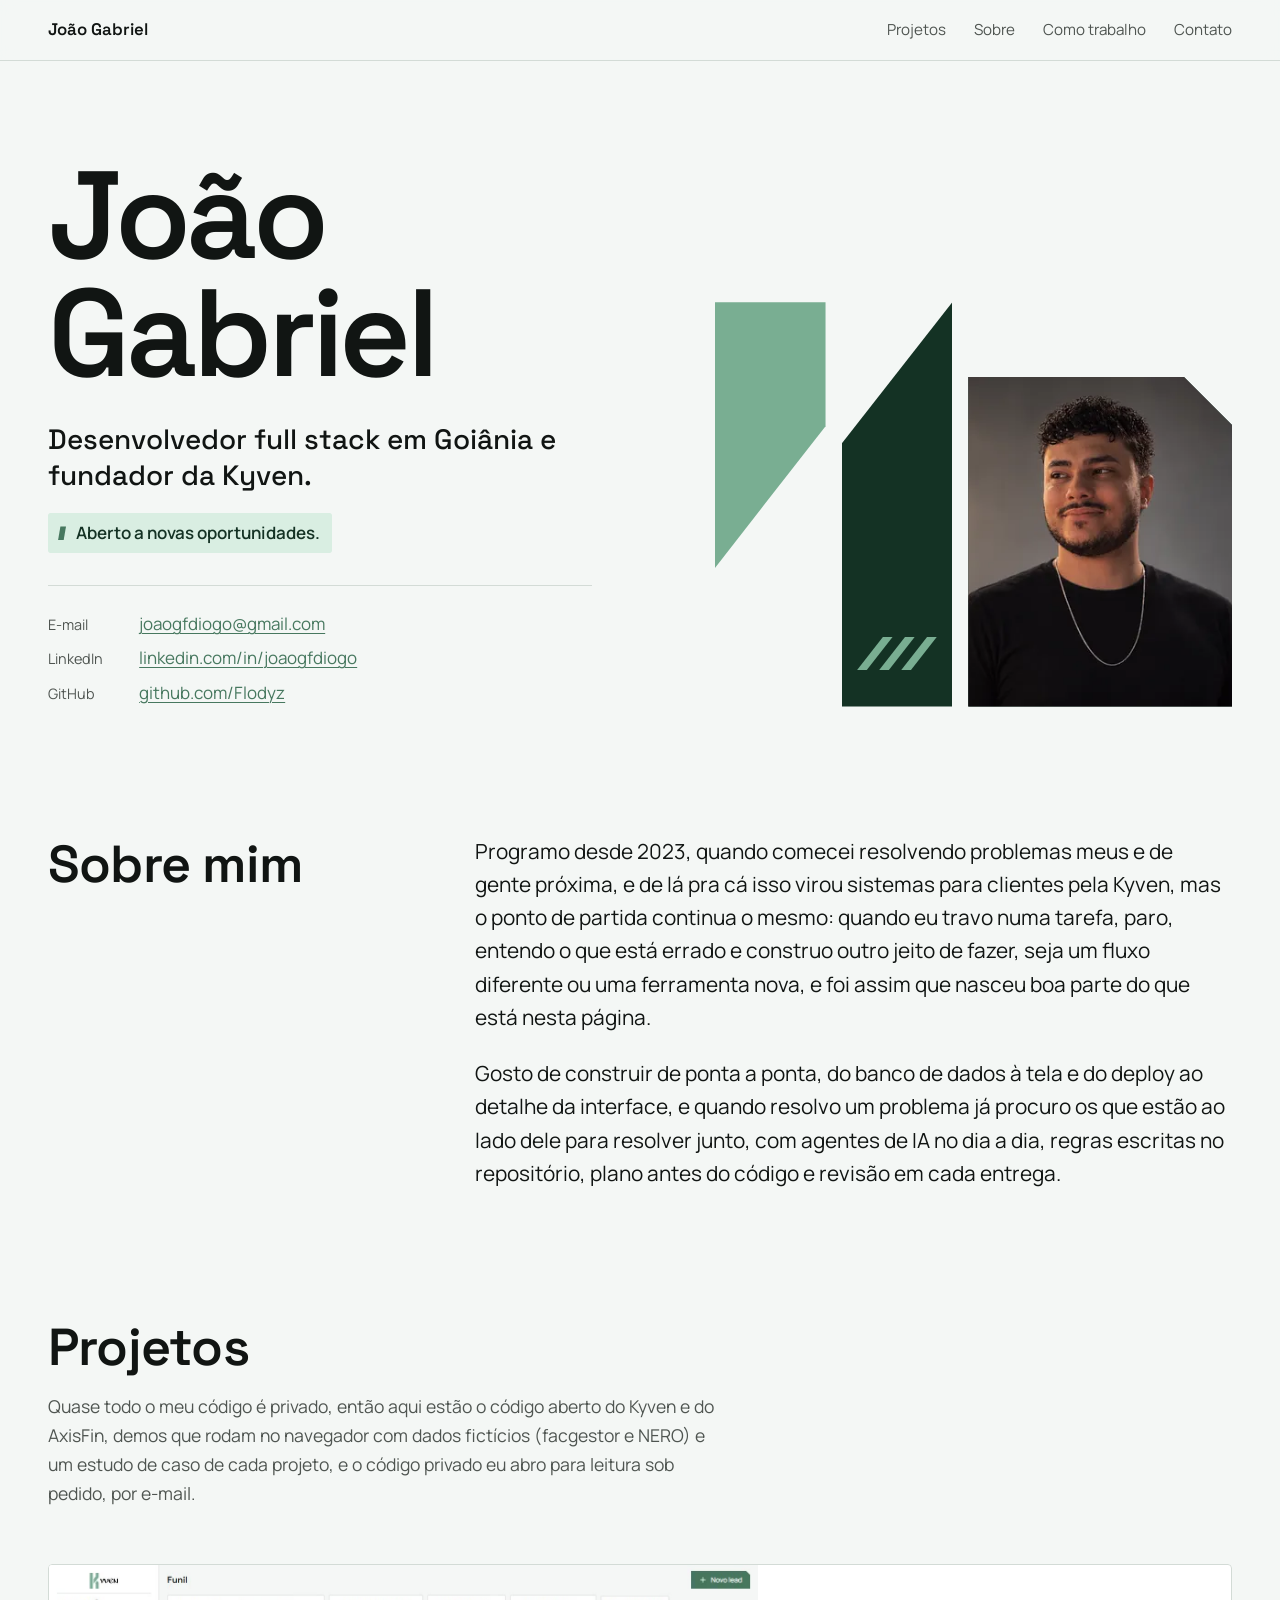
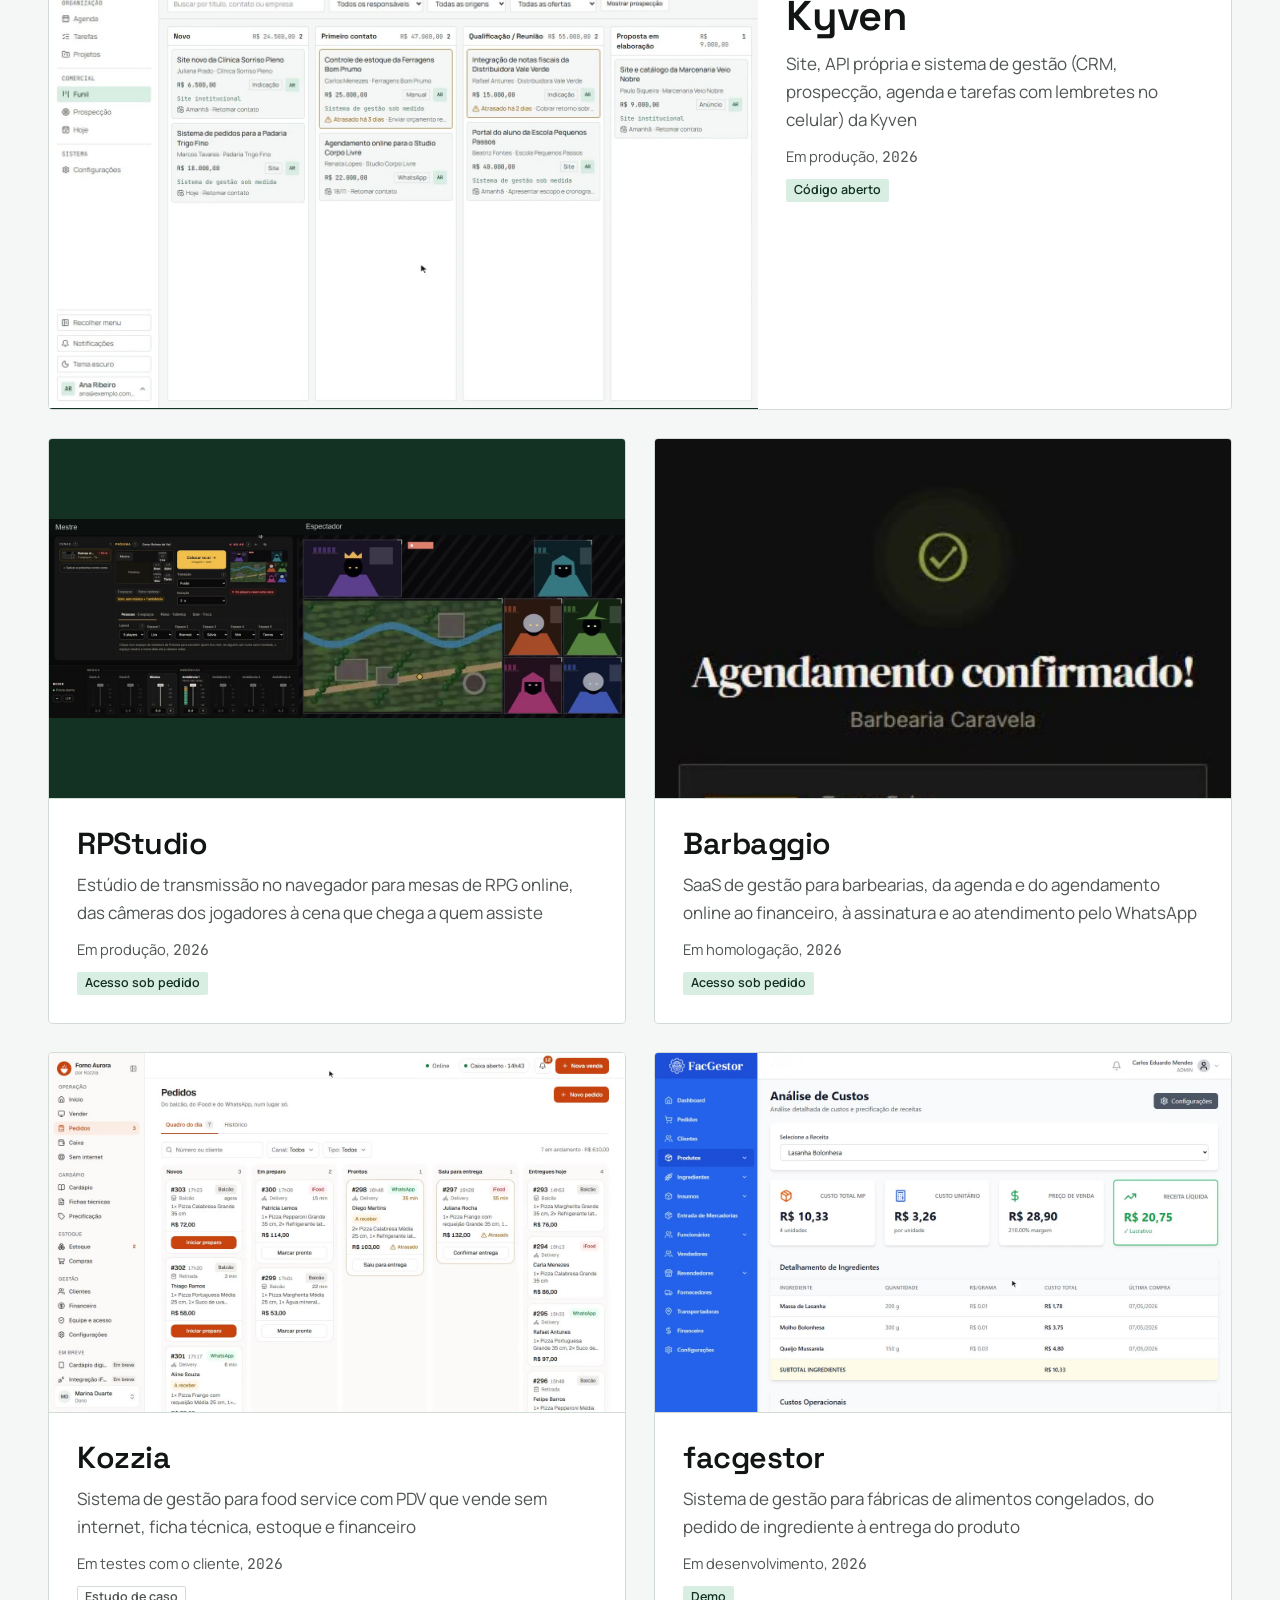
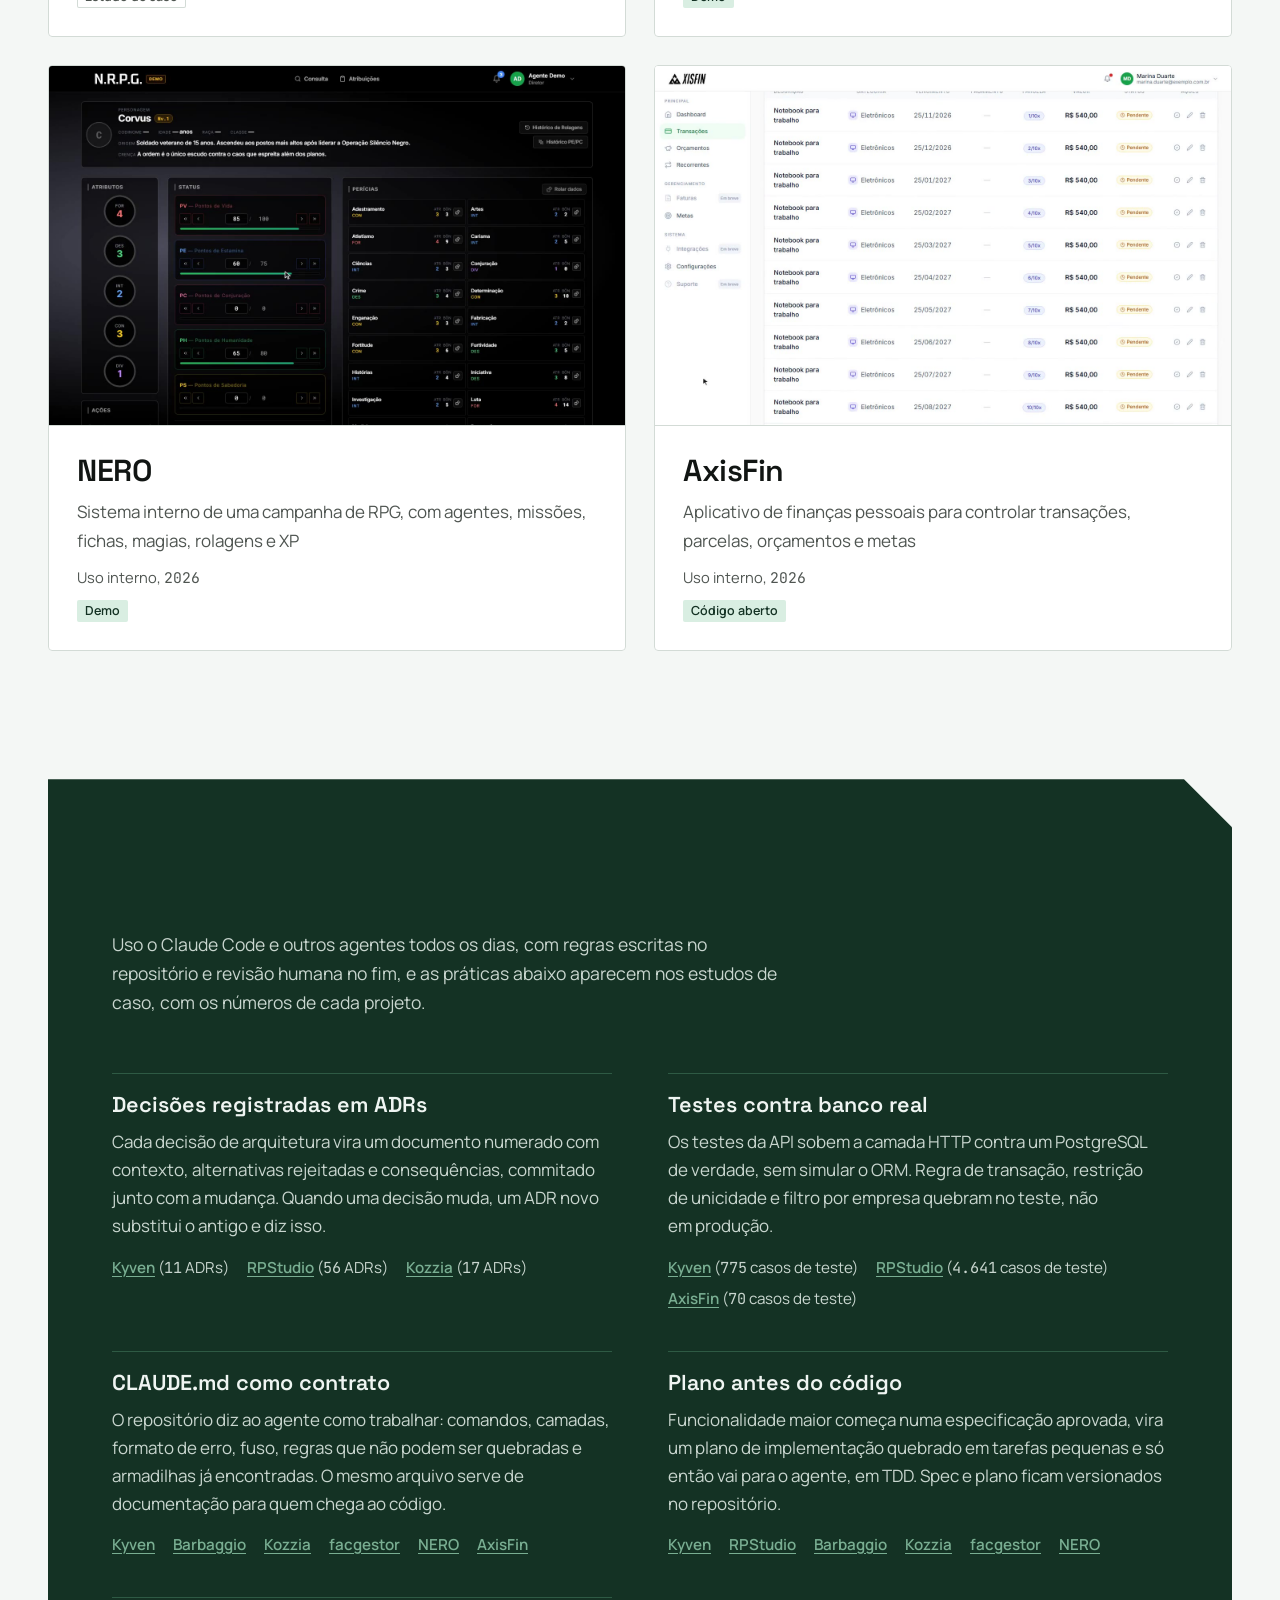
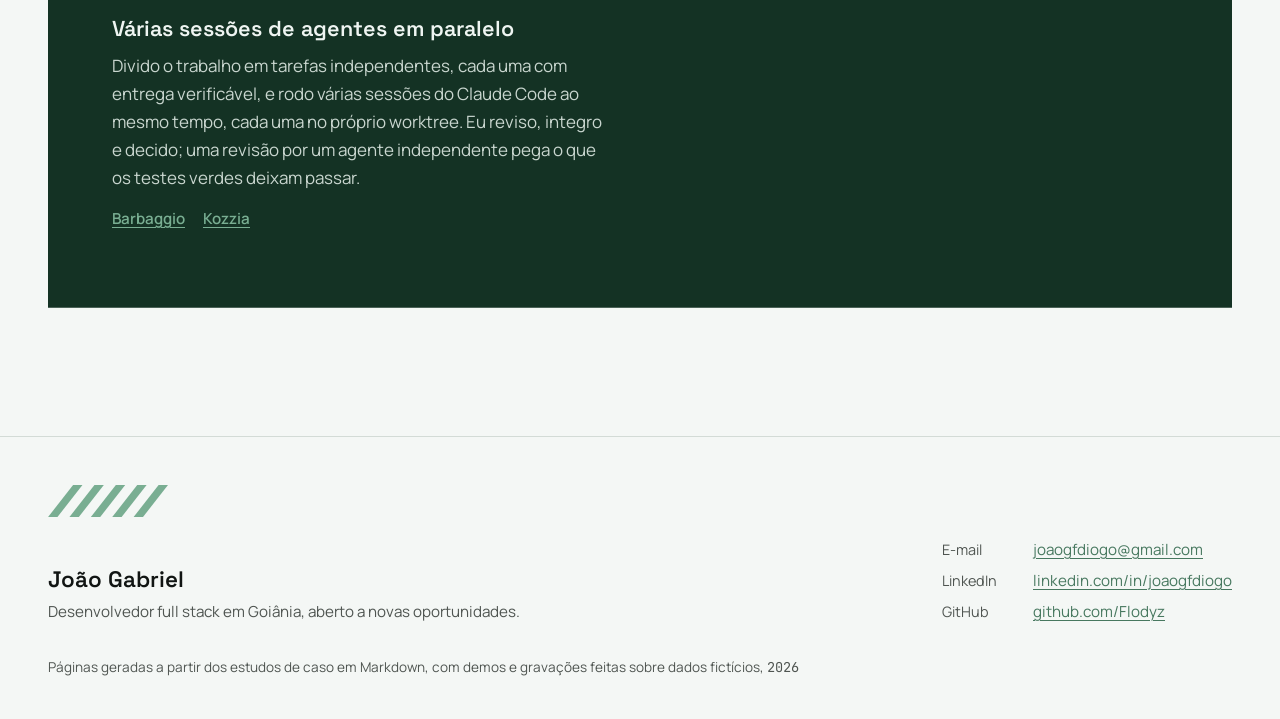
==== commit 82b1f84f: "Fase 2: vídeos e passo a passo do Barbaggio (com a Atendente IA), do Kozzia e do RPStudio" ====
--- a/index.html
+++ b/index.html
@@ -7,4 +7,4 @@
           if (!root.classList.contains('reveal-live')) root.classList.remove('reveal-ready');
         }, timeout);
       }
-    })();</script><link rel="stylesheet" href="/_astro/Base.BQEVpi8Y.css"></head><body><a class="skip-link" href="#conteudo">Pular para o conteúdo</a><header class="site-header"><div class="wrap site-header-inner"><a class="site-name" href="/">João Gabriel</a><nav aria-label="Principal"><ul class="site-nav"><li><a href="/#projetos">Projetos</a></li><li class="nav-optional"><a href="/#sobre">Sobre</a></li><li class="nav-optional"><a href="/#como-trabalho">Como trabalho</a></li><li><a href="#contato">Contato</a></li></ul></nav></div></header><main id="conteudo"><section class="hero wrap" aria-labelledby="hero-title"><div><h1 id="hero-title" class="hero-name"><span class="line"><span class="reveal-cut" style="--reveal-delay: 0.10s">João</span> </span><span class="line"><span class="reveal-cut" style="--reveal-delay: 0.18s">Gabriel</span></span></h1><p class="hero-lede reveal-cut" style="--reveal-delay: 0.35s">Desenvolvedor full stack em Goiânia e fundador da Kyven.</p><p class="hero-availability reveal-cut" style="--reveal-delay: 0.50s">Aberto a novas oportunidades.</p><div class="hero-contacts reveal-cut" style="--reveal-delay: 0.50s"><ul class="contacts"><li><span class="contact-label">E-mail</span> <a href="mailto:joaogfdiogo@gmail.com">joaogfdiogo@gmail.com</a></li><li><span class="contact-label">LinkedIn</span> <a href="https://www.linkedin.com/in/joaogfdiogo/">linkedin.com/in/joaogfdiogo</a></li><li><span class="contact-label">GitHub</span> <a href="https://github.com/Flodyz">github.com/Flodyz</a></li></ul></div></div><div class="portrait"><div class="portrait-bar haste-rise" style="--reveal-delay: 0.15s" aria-hidden="true"></div><div class="portrait-bar portrait-bar--deep haste-rise" style="--reveal-delay: 0.27s" aria-hidden="true"><svg viewBox="0 0 115.5 48" aria-hidden="true" focusable="false"><polygon points="0,48 14,48 51.5,0 37.5,0" fill="currentColor"></polygon><polygon points="32,48 46,48 83.5,0 69.5,0" fill="currentColor"></polygon><polygon points="64,48 78,48 115.5,0 101.5,0" fill="currentColor"></polygon></svg></div><figure class="portrait-photo haste-rise" style="--reveal-delay: 0.39s"><img src="/_astro/foto.DglZQd76_23g8eD.webp" srcset="/_astro/foto.DglZQd76_83pDz.webp 360w, /_astro/foto.DglZQd76_8V5ow.webp 560w, /_astro/foto.DglZQd76_Z2mRcXU.webp 840w" alt="Retrato de João Gabriel" sizes="(min-width: 900px) 340px, 60vw" loading="eager" fetchpriority="high" decoding="async" width="1254" height="1254"></figure></div></section><section class="section wrap" id="sobre" aria-labelledby="sobre-title"><div class="about"><h2 id="sobre-title" class="section-title" data-reveal>Sobre mim</h2><div class="about-text"><p>Programo desde 2023, quando comecei resolvendo problemas meus e de gente próxima, e de lá pra cá isso virou sistemas para clientes pela Kyven, mas o ponto de partida continua o mesmo: quando eu travo numa tarefa, paro, entendo o que está errado e construo outro jeito de fazer, seja um fluxo diferente ou uma ferramenta nova, e foi assim que nasceu boa parte do que está nesta página.</p><p>Gosto de construir de ponta a ponta, do banco de dados à tela e do deploy ao detalhe da interface, e quando resolvo um problema já procuro os que estão ao lado dele para resolver junto, com agentes de IA no dia a dia, regras escritas no repositório, plano antes do código e revisão em cada entrega.</p></div></div></section><section class="section wrap" id="projetos" aria-labelledby="projetos-title"><div class="section-head"><h2 id="projetos-title" class="section-title" data-reveal>Projetos</h2><p class="section-intro">Quase todo o meu código é privado, então aqui estão o código aberto do Kyven e do AxisFin, demos que rodam no navegador com dados fictícios (facgestor e NERO) e um estudo de caso de cada projeto, e o código privado eu abro para leitura sob pedido, por e-mail.</p></div><ul class="cards"><li class="card card--wide" data-reveal style="--reveal-delay: 0.00s"><div class="card-media" style="view-transition-name: media-kyven"><div class="video-frame" data-video="preview"><video muted loop playsinline preload="none" poster="/media/kyven/hero.jpg" width="1440" height="900" aria-hidden="true" tabindex="-1" disablepictureinpicture><source src="/media/kyven/hero.webm" type="video/webm"><source src="/media/kyven/hero.mp4" type="video/mp4"></video></div></div><div class="card-body"><h3 class="card-title" style="view-transition-name: title-kyven"><a href="/projetos/kyven/">Kyven</a></h3><p class="card-tagline">Site, API própria e sistema de gestão (CRM, prospecção, agenda e tarefas com lembretes no celular) da Kyven</p><p class="card-meta">Em produção, <span class="num">2026</span></p><ul class="badges" aria-label="Selos"><li class="badge badge--code">Código aberto</li></ul></div></li><li class="card" data-reveal style="--reveal-delay: 0.08s"><div class="card-media" style="view-transition-name: media-rpstudio"><div class="cover" style="--cover-bg: var(--night)" aria-hidden="true"><svg class="cover-bars" viewBox="0 0 665 820" focusable="false"><polygon points="0,0 200,0 200,144 0,400" fill="var(--brand)"></polygon><polygon points="233,386 433,130 433,820 233,820" fill="var(--deep)"></polygon><polygon points="262,740 276,740 313.5,692 299.5,692" fill="var(--brand)"></polygon><polygon points="294,740 308,740 345.5,692 331.5,692" fill="var(--brand)"></polygon><polygon points="326,740 340,740 377.5,692 363.5,692" fill="var(--brand)"></polygon><polygon points="465,237 633,237 665,269 665,820 465,820" fill="var(--brand)"></polygon></svg><span class="cover-name">RPStudio</span></div></div><div class="card-body"><h3 class="card-title" style="view-transition-name: title-rpstudio"><a href="/projetos/rpstudio/">RPStudio</a></h3><p class="card-tagline">Estúdio de transmissão no navegador para mesas de RPG online, das câmeras dos jogadores à cena que chega a quem assiste</p><p class="card-meta">Em produção, <span class="num">2026</span></p><ul class="badges" aria-label="Selos"><li class="badge badge--access">Acesso sob pedido</li></ul></div></li><li class="card" data-reveal style="--reveal-delay: 0.00s"><div class="card-media" style="view-transition-name: media-barbaggio"><div class="cover" style="--cover-bg: var(--deep)" aria-hidden="true"><svg class="cover-bars" viewBox="0 0 665 820" focusable="false"><polygon points="0,0 200,0 200,184 0,440" fill="var(--brand)"></polygon><polygon points="233,456 433,200 433,820 233,820" fill="var(--night)"></polygon><polygon points="262,740 276,740 313.5,692 299.5,692" fill="var(--brand)"></polygon><polygon points="294,740 308,740 345.5,692 331.5,692" fill="var(--brand)"></polygon><polygon points="326,740 340,740 377.5,692 363.5,692" fill="var(--brand)"></polygon><polygon points="358,740 372,740 409.5,692 395.5,692" fill="var(--brand)"></polygon><polygon points="465,237 633,237 665,269 665,820 465,820" fill="var(--brand)"></polygon></svg><span class="cover-name">Barbaggio</span></div></div><div class="card-body"><h3 class="card-title" style="view-transition-name: title-barbaggio"><a href="/projetos/barbaggio/">Barbaggio</a></h3><p class="card-tagline">SaaS de gestão para barbearias, da agenda e do agendamento online ao financeiro, à assinatura e ao atendimento pelo WhatsApp</p><p class="card-meta">Em homologação, <span class="num">2026</span></p><ul class="badges" aria-label="Selos"><li class="badge badge--access">Acesso sob pedido</li></ul></div></li><li class="card" data-reveal style="--reveal-delay: 0.08s"><div class="card-media" style="view-transition-name: media-kozzia"><div class="cover" style="--cover-bg: var(--night)" aria-hidden="true"><svg class="cover-bars" viewBox="0 0 665 820" focusable="false"><polygon points="0,0 200,0 200,224 0,480" fill="var(--brand)"></polygon><polygon points="233,316 433,60 433,820 233,820" fill="var(--deep)"></polygon><polygon points="262,740 276,740 313.5,692 299.5,692" fill="var(--brand)"></polygon><polygon points="294,740 308,740 345.5,692 331.5,692" fill="var(--brand)"></polygon><polygon points="465,237 633,237 665,269 665,820 465,820" fill="var(--brand)"></polygon></svg><span class="cover-name">Kozzia</span></div></div><div class="card-body"><h3 class="card-title" style="view-transition-name: title-kozzia"><a href="/projetos/kozzia/">Kozzia</a></h3><p class="card-tagline">Sistema de gestão para food service com PDV que vende sem internet, ficha técnica, estoque e financeiro</p><p class="card-meta">Em testes com o cliente, <span class="num">2026</span></p><ul class="badges" aria-label="Selos"><li class="badge badge--case">Estudo de caso</li></ul></div></li><li class="card" data-reveal style="--reveal-delay: 0.00s"><div class="card-media" style="view-transition-name: media-facgestor"><div class="video-frame" data-video="preview"><video muted loop playsinline preload="none" poster="/media/facgestor/hero.jpg" width="1440" height="900" aria-hidden="true" tabindex="-1" disablepictureinpicture><source src="/media/facgestor/hero.webm" type="video/webm"><source src="/media/facgestor/hero.mp4" type="video/mp4"></video></div></div><div class="card-body"><h3 class="card-title" style="view-transition-name: title-facgestor"><a href="/projetos/facgestor/">facgestor</a></h3><p class="card-tagline">Sistema de gestão para fábricas de alimentos congelados, do pedido de ingrediente à entrega do produto</p><p class="card-meta">Em desenvolvimento, <span class="num">2026</span></p><ul class="badges" aria-label="Selos"><li class="badge badge--demo">Demo</li></ul></div></li><li class="card" data-reveal style="--reveal-delay: 0.08s"><div class="card-media" style="view-transition-name: media-nero"><div class="video-frame" data-video="preview"><video muted loop playsinline preload="none" poster="/media/nero/hero.jpg" width="1440" height="900" aria-hidden="true" tabindex="-1" disablepictureinpicture><source src="/media/nero/hero.webm" type="video/webm"><source src="/media/nero/hero.mp4" type="video/mp4"></video></div></div><div class="card-body"><h3 class="card-title" style="view-transition-name: title-nero"><a href="/projetos/nero/">NERO</a></h3><p class="card-tagline">Sistema interno de uma campanha de RPG, com agentes, missões, fichas, magias, rolagens e XP</p><p class="card-meta">Uso interno, <span class="num">2026</span></p><ul class="badges" aria-label="Selos"><li class="badge badge--demo">Demo</li></ul></div></li><li class="card" data-reveal style="--reveal-delay: 0.00s"><div class="card-media" style="view-transition-name: media-axisfin"><div class="video-frame" data-video="preview"><video muted loop playsinline preload="none" poster="/media/axisfin/hero.jpg" width="1440" height="900" aria-hidden="true" tabindex="-1" disablepictureinpicture><source src="/media/axisfin/hero.webm" type="video/webm"><source src="/media/axisfin/hero.mp4" type="video/mp4"></video></div></div><div class="card-body"><h3 class="card-title" style="view-transition-name: title-axisfin"><a href="/projetos/axisfin/">AxisFin</a></h3><p class="card-tagline">Aplicativo de finanças pessoais para controlar transações, parcelas, orçamentos e metas</p><p class="card-meta">Uso interno, <span class="num">2026</span></p><ul class="badges" aria-label="Selos"><li class="badge badge--code">Código aberto</li></ul></div></li></ul></section><section class="section wrap" id="como-trabalho" aria-labelledby="como-trabalho-title"><div class="practices-block"><div class="section-head"><h2 id="como-trabalho-title" class="section-title" data-reveal>Como trabalho</h2><p class="section-intro">Uso o Claude Code e outros agentes todos os dias, com regras escritas no repositório e revisão humana no fim, e as práticas abaixo aparecem nos estudos de caso, com os números de cada projeto.</p></div><dl class="practices"><div class="practice"><dt>Decisões registradas em ADRs</dt><dd><p>Cada decisão de arquitetura vira um documento numerado com contexto, alternativas rejeitadas e consequências, commitado junto com a mudança. Quando uma decisão muda, um ADR novo substitui o antigo e diz isso.</p><ul class="practice-refs" aria-label="Descrito em"><li><a href="/projetos/kyven/">Kyven</a><span class="ref-detail"> (<span class="num">11</span> ADRs)</span></li><li><a href="/projetos/rpstudio/">RPStudio</a><span class="ref-detail"> (<span class="num">56</span> ADRs)</span></li><li><a href="/projetos/kozzia/">Kozzia</a><span class="ref-detail"> (<span class="num">17</span> ADRs)</span></li></ul></dd></div><div class="practice"><dt>Testes contra banco real</dt><dd><p>Os testes da API sobem a camada HTTP contra um PostgreSQL de verdade, sem simular o ORM. Regra de transação, restrição de unicidade e filtro por empresa quebram no teste, não em produção.</p><ul class="practice-refs" aria-label="Descrito em"><li><a href="/projetos/kyven/">Kyven</a><span class="ref-detail"> (<span class="num">775</span> casos de teste)</span></li><li><a href="/projetos/rpstudio/">RPStudio</a><span class="ref-detail"> (<span class="num">4.641</span> casos de teste)</span></li><li><a href="/projetos/axisfin/">AxisFin</a><span class="ref-detail"> (<span class="num">70</span> casos de teste)</span></li></ul></dd></div><div class="practice"><dt>CLAUDE.md como contrato</dt><dd><p>O repositório diz ao agente como trabalhar: comandos, camadas, formato de erro, fuso, regras que não podem ser quebradas e armadilhas já encontradas. O mesmo arquivo serve de documentação para quem chega ao código.</p><ul class="practice-refs" aria-label="Descrito em"><li><a href="/projetos/kyven/">Kyven</a></li><li><a href="/projetos/barbaggio/">Barbaggio</a></li><li><a href="/projetos/kozzia/">Kozzia</a></li><li><a href="/projetos/facgestor/">facgestor</a></li><li><a href="/projetos/nero/">NERO</a></li><li><a href="/projetos/axisfin/">AxisFin</a></li></ul></dd></div><div class="practice"><dt>Plano antes do código</dt><dd><p>Funcionalidade maior começa numa especificação aprovada, vira um plano de implementação quebrado em tarefas pequenas e só então vai para o agente, em TDD. Spec e plano ficam versionados no repositório.</p><ul class="practice-refs" aria-label="Descrito em"><li><a href="/projetos/kyven/">Kyven</a></li><li><a href="/projetos/rpstudio/">RPStudio</a></li><li><a href="/projetos/barbaggio/">Barbaggio</a></li><li><a href="/projetos/kozzia/">Kozzia</a></li><li><a href="/projetos/facgestor/">facgestor</a></li><li><a href="/projetos/nero/">NERO</a></li></ul></dd></div><div class="practice"><dt>Várias sessões de agentes em paralelo</dt><dd><p>Divido o trabalho em tarefas independentes, cada uma com entrega verificável, e rodo várias sessões do Claude Code ao mesmo tempo, cada uma no próprio worktree. Eu reviso, integro e decido; uma revisão por um agente independente pega o que os testes verdes deixam passar.</p><ul class="practice-refs" aria-label="Descrito em"><li><a href="/projetos/barbaggio/">Barbaggio</a></li><li><a href="/projetos/kozzia/">Kozzia</a></li></ul></dd></div></dl></div></section></main><footer class="site-footer" id="contato"><div class="wrap"><svg viewBox="0 0 179.5 48" class="footer-tracos" aria-hidden="true" focusable="false"><polygon points="0,48 14,48 51.5,0 37.5,0" fill="currentColor"></polygon><polygon points="32,48 46,48 83.5,0 69.5,0" fill="currentColor"></polygon><polygon points="64,48 78,48 115.5,0 101.5,0" fill="currentColor"></polygon><polygon points="96,48 110,48 147.5,0 133.5,0" fill="currentColor"></polygon><polygon points="128,48 142,48 179.5,0 165.5,0" fill="currentColor"></polygon></svg><div class="footer-inner"><div><p class="footer-name">João Gabriel</p><p>Desenvolvedor full stack em Goiânia, aberto a novas oportunidades.</p></div><ul class="contacts"><li><span class="contact-label">E-mail</span> <a href="mailto:joaogfdiogo@gmail.com">joaogfdiogo@gmail.com</a></li><li><span class="contact-label">LinkedIn</span> <a href="https://www.linkedin.com/in/joaogfdiogo/">linkedin.com/in/joaogfdiogo</a></li><li><span class="contact-label">GitHub</span> <a href="https://github.com/Flodyz">github.com/Flodyz</a></li></ul></div><p class="footer-note">Páginas geradas a partir dos estudos de caso em Markdown, com demos e gravações feitas sobre dados fictícios, <span class="num">2026</span></p></div></footer><script type="module">var e=matchMedia(`(prefers-reduced-motion: reduce)`),t=matchMedia(`(hover: hover) and (pointer: fine)`),n=document.documentElement,r=`300px 0px`,i=.5,a=1200,o=new Intl.NumberFormat(`pt-BR`);function s(){if(n.classList.add(`reveal-live`),!n.classList.contains(`reveal-ready`))return;let e=new IntersectionObserver(t=>{for(let n of t)n.isIntersecting&&(n.target.classList.add(`is-in`),e.unobserve(n.target))},{rootMargin:`0px 0px -10% 0px`});for(let t of document.querySelectorAll(`[data-reveal]`))e.observe(t)}function c(e){let t=Number(e.dataset.count),n=e.querySelector(`[data-count-output]`);if(!n||!Number.isFinite(t))return;let r=performance.now(),i=e=>{let s=Math.min((e-r)/a,1),c=1-(1-s)**3;n.textContent=o.format(Math.round(t*c)),s<1&&requestAnimationFrame(i)};requestAnimationFrame(i)}function l(){if(e.matches)return;let t=new IntersectionObserver(e=>{for(let n of e)n.isIntersecting&&(c(n.target),t.unobserve(n.target))},{threshold:.6});for(let e of document.querySelectorAll(`[data-count]`))t.observe(e)}function u(e,t){e.dataset.state=t?`playing`:`paused`;let n=e.querySelector(`.video-toggle-label`);n&&(n.textContent=t?`Pausar vídeo`:`Reproduzir vídeo`)}async function d(e){try{return await e.play(),!0}catch{return!1}}function f(t){let n=t.querySelector(`video`),a=t.querySelector(`.video-toggle`);if(!n||!a)return;n.controls=!1,a.hidden=!1;let o=e.matches;n.addEventListener(`play`,()=>u(a,!0)),n.addEventListener(`pause`,()=>u(a,!1)),a.addEventListener(`click`,async()=>{n.paused?(o=!1,await d(n)):(o=!0,n.pause())}),new IntersectionObserver(e=>{for(let t of e){t.isIntersecting&&n.preload===`none`&&(n.preload=`auto`);let e=t.intersectionRatio>=i;e&&n.paused&&!o&&d(n),!e&&!n.paused&&n.pause()}},{rootMargin:r,threshold:[0,i]}).observe(n)}function p(n){let a=n.querySelector(`video`),o=n.closest(`.card`);if(!a||!o||e.matches)return;let s=new IntersectionObserver(e=>{e.some(e=>e.isIntersecting)&&(a.preload=`auto`,s.disconnect())},{rootMargin:r});if(s.observe(a),t.matches){let e=()=>void d(a),t=()=>a.pause();o.addEventListener(`pointerenter`,e),o.addEventListener(`pointerleave`,t),o.addEventListener(`focusin`,e),o.addEventListener(`focusout`,t)}else a.loop=!1,new IntersectionObserver(e=>{for(let t of e)t.intersectionRatio>=i&&!a.ended&&d(a),t.intersectionRatio<i&&a.pause()},{threshold:[0,i]}).observe(a)}function m(){for(let e of document.querySelectorAll(`[data-video="player"]`))f(e);for(let e of document.querySelectorAll(`[data-video="preview"]`))p(e)}s(),l(),m();</script></body></html>+    })();</script><link rel="stylesheet" href="/_astro/Base.ZXLGoONF.css"></head><body><a class="skip-link" href="#conteudo">Pular para o conteúdo</a><header class="site-header"><div class="wrap site-header-inner"><a class="site-name" href="/">João Gabriel</a><nav aria-label="Principal"><ul class="site-nav"><li><a href="/#projetos">Projetos</a></li><li class="nav-optional"><a href="/#sobre">Sobre</a></li><li class="nav-optional"><a href="/#como-trabalho">Como trabalho</a></li><li><a href="#contato">Contato</a></li></ul></nav></div></header><main id="conteudo"><section class="hero wrap" aria-labelledby="hero-title"><div><h1 id="hero-title" class="hero-name"><span class="line"><span class="reveal-cut" style="--reveal-delay: 0.10s">João</span> </span><span class="line"><span class="reveal-cut" style="--reveal-delay: 0.18s">Gabriel</span></span></h1><p class="hero-lede reveal-cut" style="--reveal-delay: 0.35s">Desenvolvedor full stack em Goiânia e fundador da Kyven.</p><p class="hero-availability reveal-cut" style="--reveal-delay: 0.50s">Aberto a novas oportunidades.</p><div class="hero-contacts reveal-cut" style="--reveal-delay: 0.50s"><ul class="contacts"><li><span class="contact-label">E-mail</span> <a href="mailto:joaogfdiogo@gmail.com">joaogfdiogo@gmail.com</a></li><li><span class="contact-label">LinkedIn</span> <a href="https://www.linkedin.com/in/joaogfdiogo/">linkedin.com/in/joaogfdiogo</a></li><li><span class="contact-label">GitHub</span> <a href="https://github.com/Flodyz">github.com/Flodyz</a></li></ul></div></div><div class="portrait"><div class="portrait-bar haste-rise" style="--reveal-delay: 0.15s" aria-hidden="true"></div><div class="portrait-bar portrait-bar--deep haste-rise" style="--reveal-delay: 0.27s" aria-hidden="true"><svg viewBox="0 0 115.5 48" aria-hidden="true" focusable="false"><polygon points="0,48 14,48 51.5,0 37.5,0" fill="currentColor"></polygon><polygon points="32,48 46,48 83.5,0 69.5,0" fill="currentColor"></polygon><polygon points="64,48 78,48 115.5,0 101.5,0" fill="currentColor"></polygon></svg></div><figure class="portrait-photo haste-rise" style="--reveal-delay: 0.39s"><img src="/_astro/foto.DglZQd76_23g8eD.webp" srcset="/_astro/foto.DglZQd76_83pDz.webp 360w, /_astro/foto.DglZQd76_8V5ow.webp 560w, /_astro/foto.DglZQd76_Z2mRcXU.webp 840w" alt="Retrato de João Gabriel" sizes="(min-width: 900px) 340px, 60vw" loading="eager" fetchpriority="high" decoding="async" width="1254" height="1254"></figure></div></section><section class="section wrap" id="sobre" aria-labelledby="sobre-title"><div class="about"><h2 id="sobre-title" class="section-title" data-reveal>Sobre mim</h2><div class="about-text"><p>Programo desde 2023, quando comecei resolvendo problemas meus e de gente próxima, e de lá pra cá isso virou sistemas para clientes pela Kyven, mas o ponto de partida continua o mesmo: quando eu travo numa tarefa, paro, entendo o que está errado e construo outro jeito de fazer, seja um fluxo diferente ou uma ferramenta nova, e foi assim que nasceu boa parte do que está nesta página.</p><p>Gosto de construir de ponta a ponta, do banco de dados à tela e do deploy ao detalhe da interface, e quando resolvo um problema já procuro os que estão ao lado dele para resolver junto, com agentes de IA no dia a dia, regras escritas no repositório, plano antes do código e revisão em cada entrega.</p></div></div></section><section class="section wrap" id="projetos" aria-labelledby="projetos-title"><div class="section-head"><h2 id="projetos-title" class="section-title" data-reveal>Projetos</h2><p class="section-intro">Quase todo o meu código é privado, então aqui estão o código aberto do Kyven e do AxisFin, demos que rodam no navegador com dados fictícios (facgestor e NERO) e um estudo de caso de cada projeto, e o código privado eu abro para leitura sob pedido, por e-mail.</p></div><ul class="cards"><li class="card card--wide" data-reveal style="--reveal-delay: 0.00s"><div class="card-media" style="view-transition-name: media-kyven"><div class="video-frame" data-video="preview"><video muted loop playsinline preload="none" poster="/media/kyven/hero.jpg" width="1440" height="900" aria-hidden="true" tabindex="-1" disablepictureinpicture><source src="/media/kyven/hero.webm" type="video/webm"><source src="/media/kyven/hero.mp4" type="video/mp4"></video></div></div><div class="card-body"><h3 class="card-title" style="view-transition-name: title-kyven"><a href="/projetos/kyven/">Kyven</a></h3><p class="card-tagline">Site, API própria e sistema de gestão (CRM, prospecção, agenda e tarefas com lembretes no celular) da Kyven</p><p class="card-meta">Em produção, <span class="num">2026</span></p><ul class="badges" aria-label="Selos"><li class="badge badge--code">Código aberto</li></ul></div></li><li class="card" data-reveal style="--reveal-delay: 0.08s"><div class="card-media card-media--letterbox" style="view-transition-name: media-rpstudio"><div class="video-frame" data-video="preview"><video muted loop playsinline preload="none" poster="/media/rpstudio/hero.jpg" width="1440" height="498" aria-hidden="true" tabindex="-1" disablepictureinpicture><source src="/media/rpstudio/hero.webm" type="video/webm"><source src="/media/rpstudio/hero.mp4" type="video/mp4"></video></div></div><div class="card-body"><h3 class="card-title" style="view-transition-name: title-rpstudio"><a href="/projetos/rpstudio/">RPStudio</a></h3><p class="card-tagline">Estúdio de transmissão no navegador para mesas de RPG online, das câmeras dos jogadores à cena que chega a quem assiste</p><p class="card-meta">Em produção, <span class="num">2026</span></p><ul class="badges" aria-label="Selos"><li class="badge badge--access">Acesso sob pedido</li></ul></div></li><li class="card" data-reveal style="--reveal-delay: 0.00s"><div class="card-media" style="view-transition-name: media-barbaggio"><div class="video-frame" data-video="preview"><video muted loop playsinline preload="none" poster="/media/barbaggio/hero.jpg" width="390" height="844" aria-hidden="true" tabindex="-1" disablepictureinpicture><source src="/media/barbaggio/hero.webm" type="video/webm"><source src="/media/barbaggio/hero.mp4" type="video/mp4"></video></div></div><div class="card-body"><h3 class="card-title" style="view-transition-name: title-barbaggio"><a href="/projetos/barbaggio/">Barbaggio</a></h3><p class="card-tagline">SaaS de gestão para barbearias, da agenda e do agendamento online ao financeiro, à assinatura e ao atendimento pelo WhatsApp</p><p class="card-meta">Em homologação, <span class="num">2026</span></p><ul class="badges" aria-label="Selos"><li class="badge badge--access">Acesso sob pedido</li></ul></div></li><li class="card" data-reveal style="--reveal-delay: 0.08s"><div class="card-media" style="view-transition-name: media-kozzia"><div class="video-frame" data-video="preview"><video muted loop playsinline preload="none" poster="/media/kozzia/hero.jpg" width="1440" height="900" aria-hidden="true" tabindex="-1" disablepictureinpicture><source src="/media/kozzia/hero.webm" type="video/webm"><source src="/media/kozzia/hero.mp4" type="video/mp4"></video></div></div><div class="card-body"><h3 class="card-title" style="view-transition-name: title-kozzia"><a href="/projetos/kozzia/">Kozzia</a></h3><p class="card-tagline">Sistema de gestão para food service com PDV que vende sem internet, ficha técnica, estoque e financeiro</p><p class="card-meta">Em testes com o cliente, <span class="num">2026</span></p><ul class="badges" aria-label="Selos"><li class="badge badge--case">Estudo de caso</li></ul></div></li><li class="card" data-reveal style="--reveal-delay: 0.00s"><div class="card-media" style="view-transition-name: media-facgestor"><div class="video-frame" data-video="preview"><video muted loop playsinline preload="none" poster="/media/facgestor/hero.jpg" width="1440" height="900" aria-hidden="true" tabindex="-1" disablepictureinpicture><source src="/media/facgestor/hero.webm" type="video/webm"><source src="/media/facgestor/hero.mp4" type="video/mp4"></video></div></div><div class="card-body"><h3 class="card-title" style="view-transition-name: title-facgestor"><a href="/projetos/facgestor/">facgestor</a></h3><p class="card-tagline">Sistema de gestão para fábricas de alimentos congelados, do pedido de ingrediente à entrega do produto</p><p class="card-meta">Em desenvolvimento, <span class="num">2026</span></p><ul class="badges" aria-label="Selos"><li class="badge badge--demo">Demo</li></ul></div></li><li class="card" data-reveal style="--reveal-delay: 0.08s"><div class="card-media" style="view-transition-name: media-nero"><div class="video-frame" data-video="preview"><video muted loop playsinline preload="none" poster="/media/nero/hero.jpg" width="1440" height="900" aria-hidden="true" tabindex="-1" disablepictureinpicture><source src="/media/nero/hero.webm" type="video/webm"><source src="/media/nero/hero.mp4" type="video/mp4"></video></div></div><div class="card-body"><h3 class="card-title" style="view-transition-name: title-nero"><a href="/projetos/nero/">NERO</a></h3><p class="card-tagline">Sistema interno de uma campanha de RPG, com agentes, missões, fichas, magias, rolagens e XP</p><p class="card-meta">Uso interno, <span class="num">2026</span></p><ul class="badges" aria-label="Selos"><li class="badge badge--demo">Demo</li></ul></div></li><li class="card" data-reveal style="--reveal-delay: 0.00s"><div class="card-media" style="view-transition-name: media-axisfin"><div class="video-frame" data-video="preview"><video muted loop playsinline preload="none" poster="/media/axisfin/hero.jpg" width="1440" height="900" aria-hidden="true" tabindex="-1" disablepictureinpicture><source src="/media/axisfin/hero.webm" type="video/webm"><source src="/media/axisfin/hero.mp4" type="video/mp4"></video></div></div><div class="card-body"><h3 class="card-title" style="view-transition-name: title-axisfin"><a href="/projetos/axisfin/">AxisFin</a></h3><p class="card-tagline">Aplicativo de finanças pessoais para controlar transações, parcelas, orçamentos e metas</p><p class="card-meta">Uso interno, <span class="num">2026</span></p><ul class="badges" aria-label="Selos"><li class="badge badge--code">Código aberto</li></ul></div></li></ul></section><section class="section wrap" id="como-trabalho" aria-labelledby="como-trabalho-title"><div class="practices-block"><div class="section-head"><h2 id="como-trabalho-title" class="section-title" data-reveal>Como trabalho</h2><p class="section-intro">Uso o Claude Code e outros agentes todos os dias, com regras escritas no repositório e revisão humana no fim, e as práticas abaixo aparecem nos estudos de caso, com os números de cada projeto.</p></div><dl class="practices"><div class="practice"><dt>Decisões registradas em ADRs</dt><dd><p>Cada decisão de arquitetura vira um documento numerado com contexto, alternativas rejeitadas e consequências, commitado junto com a mudança. Quando uma decisão muda, um ADR novo substitui o antigo e diz isso.</p><ul class="practice-refs" aria-label="Descrito em"><li><a href="/projetos/kyven/">Kyven</a><span class="ref-detail"> (<span class="num">11</span> ADRs)</span></li><li><a href="/projetos/rpstudio/">RPStudio</a><span class="ref-detail"> (<span class="num">56</span> ADRs)</span></li><li><a href="/projetos/kozzia/">Kozzia</a><span class="ref-detail"> (<span class="num">17</span> ADRs)</span></li></ul></dd></div><div class="practice"><dt>Testes contra banco real</dt><dd><p>Os testes da API sobem a camada HTTP contra um PostgreSQL de verdade, sem simular o ORM. Regra de transação, restrição de unicidade e filtro por empresa quebram no teste, não em produção.</p><ul class="practice-refs" aria-label="Descrito em"><li><a href="/projetos/kyven/">Kyven</a><span class="ref-detail"> (<span class="num">775</span> casos de teste)</span></li><li><a href="/projetos/rpstudio/">RPStudio</a><span class="ref-detail"> (<span class="num">4.641</span> casos de teste)</span></li><li><a href="/projetos/axisfin/">AxisFin</a><span class="ref-detail"> (<span class="num">70</span> casos de teste)</span></li></ul></dd></div><div class="practice"><dt>CLAUDE.md como contrato</dt><dd><p>O repositório diz ao agente como trabalhar: comandos, camadas, formato de erro, fuso, regras que não podem ser quebradas e armadilhas já encontradas. O mesmo arquivo serve de documentação para quem chega ao código.</p><ul class="practice-refs" aria-label="Descrito em"><li><a href="/projetos/kyven/">Kyven</a></li><li><a href="/projetos/barbaggio/">Barbaggio</a></li><li><a href="/projetos/kozzia/">Kozzia</a></li><li><a href="/projetos/facgestor/">facgestor</a></li><li><a href="/projetos/nero/">NERO</a></li><li><a href="/projetos/axisfin/">AxisFin</a></li></ul></dd></div><div class="practice"><dt>Plano antes do código</dt><dd><p>Funcionalidade maior começa numa especificação aprovada, vira um plano de implementação quebrado em tarefas pequenas e só então vai para o agente, em TDD. Spec e plano ficam versionados no repositório.</p><ul class="practice-refs" aria-label="Descrito em"><li><a href="/projetos/kyven/">Kyven</a></li><li><a href="/projetos/rpstudio/">RPStudio</a></li><li><a href="/projetos/barbaggio/">Barbaggio</a></li><li><a href="/projetos/kozzia/">Kozzia</a></li><li><a href="/projetos/facgestor/">facgestor</a></li><li><a href="/projetos/nero/">NERO</a></li></ul></dd></div><div class="practice"><dt>Várias sessões de agentes em paralelo</dt><dd><p>Divido o trabalho em tarefas independentes, cada uma com entrega verificável, e rodo várias sessões do Claude Code ao mesmo tempo, cada uma no próprio worktree. Eu reviso, integro e decido; uma revisão por um agente independente pega o que os testes verdes deixam passar.</p><ul class="practice-refs" aria-label="Descrito em"><li><a href="/projetos/barbaggio/">Barbaggio</a></li><li><a href="/projetos/kozzia/">Kozzia</a></li></ul></dd></div></dl></div></section></main><footer class="site-footer" id="contato"><div class="wrap"><svg viewBox="0 0 179.5 48" class="footer-tracos" aria-hidden="true" focusable="false"><polygon points="0,48 14,48 51.5,0 37.5,0" fill="currentColor"></polygon><polygon points="32,48 46,48 83.5,0 69.5,0" fill="currentColor"></polygon><polygon points="64,48 78,48 115.5,0 101.5,0" fill="currentColor"></polygon><polygon points="96,48 110,48 147.5,0 133.5,0" fill="currentColor"></polygon><polygon points="128,48 142,48 179.5,0 165.5,0" fill="currentColor"></polygon></svg><div class="footer-inner"><div><p class="footer-name">João Gabriel</p><p>Desenvolvedor full stack em Goiânia, aberto a novas oportunidades.</p></div><ul class="contacts"><li><span class="contact-label">E-mail</span> <a href="mailto:joaogfdiogo@gmail.com">joaogfdiogo@gmail.com</a></li><li><span class="contact-label">LinkedIn</span> <a href="https://www.linkedin.com/in/joaogfdiogo/">linkedin.com/in/joaogfdiogo</a></li><li><span class="contact-label">GitHub</span> <a href="https://github.com/Flodyz">github.com/Flodyz</a></li></ul></div><p class="footer-note">Páginas geradas a partir dos estudos de caso em Markdown, com demos e gravações feitas sobre dados fictícios, <span class="num">2026</span></p></div></footer><script type="module">var e=matchMedia(`(prefers-reduced-motion: reduce)`),t=matchMedia(`(hover: hover) and (pointer: fine)`),n=document.documentElement,r=`300px 0px`,i=.5,a=1200,o=new Intl.NumberFormat(`pt-BR`);function s(){if(n.classList.add(`reveal-live`),!n.classList.contains(`reveal-ready`))return;let e=new IntersectionObserver(t=>{for(let n of t)n.isIntersecting&&(n.target.classList.add(`is-in`),e.unobserve(n.target))},{rootMargin:`0px 0px -10% 0px`});for(let t of document.querySelectorAll(`[data-reveal]`))e.observe(t)}function c(e){let t=Number(e.dataset.count),n=e.querySelector(`[data-count-output]`);if(!n||!Number.isFinite(t))return;let r=performance.now(),i=e=>{let s=Math.min((e-r)/a,1),c=1-(1-s)**3;n.textContent=o.format(Math.round(t*c)),s<1&&requestAnimationFrame(i)};requestAnimationFrame(i)}function l(){if(e.matches)return;let t=new IntersectionObserver(e=>{for(let n of e)n.isIntersecting&&(c(n.target),t.unobserve(n.target))},{threshold:.6});for(let e of document.querySelectorAll(`[data-count]`))t.observe(e)}function u(e,t){e.dataset.state=t?`playing`:`paused`;let n=e.querySelector(`.video-toggle-label`);n&&(n.textContent=t?`Pausar vídeo`:`Reproduzir vídeo`)}async function d(e){try{return await e.play(),!0}catch{return!1}}function f(t){let n=t.querySelector(`video`),a=t.querySelector(`.video-toggle`);if(!n||!a)return;n.controls=!1,a.hidden=!1;let o=e.matches;n.addEventListener(`play`,()=>u(a,!0)),n.addEventListener(`pause`,()=>u(a,!1)),a.addEventListener(`click`,async()=>{n.paused?(o=!1,await d(n)):(o=!0,n.pause())}),new IntersectionObserver(e=>{for(let t of e){t.isIntersecting&&n.preload===`none`&&(n.preload=`auto`);let e=t.intersectionRatio>=i;e&&n.paused&&!o&&d(n),!e&&!n.paused&&n.pause()}},{rootMargin:r,threshold:[0,i]}).observe(n)}function p(n){let a=n.querySelector(`video`),o=n.closest(`.card`);if(!a||!o||e.matches)return;let s=new IntersectionObserver(e=>{e.some(e=>e.isIntersecting)&&(a.preload=`auto`,s.disconnect())},{rootMargin:r});if(s.observe(a),t.matches){let e=()=>void d(a),t=()=>a.pause();o.addEventListener(`pointerenter`,e),o.addEventListener(`pointerleave`,t),o.addEventListener(`focusin`,e),o.addEventListener(`focusout`,t)}else a.loop=!1,new IntersectionObserver(e=>{for(let t of e)t.intersectionRatio>=i&&!a.ended&&d(a),t.intersectionRatio<i&&a.pause()},{threshold:[0,i]}).observe(a)}function m(){for(let e of document.querySelectorAll(`[data-video="player"]`))f(e);for(let e of document.querySelectorAll(`[data-video="preview"]`))p(e)}var h=.2,g={beforeClient:1100,audioPlay:1800,afterAudio:500,beforeTyping:450,typing:1400},_={skip:`Pular animação`,replay:`Tocar de novo`},v=e=>new Promise(t=>setTimeout(t,e));function y(e){let t=e.querySelector(`[data-conversation-toggle]`),n=[...e.querySelectorAll(`.msg`)];if(!t||n.length===0)return;let r=0,i=!1,a=e=>{i=e,t.textContent=e?_.skip:_.replay},o=()=>{e.dataset.live=``;for(let e of n)e.dataset.state=`pending`,delete e.dataset.audio,delete e.dataset.transcribed},s=()=>{r+=1,delete e.dataset.live,a(!1)},c=async()=>{let e=++r;o(),a(!0);let t=()=>e===r;for(let e of n){if(e.dataset.author===`ai`){if(await v(g.beforeTyping),!t())return;e.dataset.state=`typing`,await v(g.typing)}else await v(g.beforeClient);if(!t())return;if(e.dataset.state=`shown`,e.dataset.kind===`audio`){if(e.dataset.audio=`playing`,await v(g.audioPlay),!t())return;e.dataset.transcribed=``,await v(g.afterAudio)}}t()&&a(!1)};t.addEventListener(`click`,()=>{i?s():c()}),o(),a(!0),t.hidden=!1;let l=new IntersectionObserver(t=>{t.some(e=>e.isIntersecting)&&(l.disconnect(),e.dataset.live!==void 0&&c())},{threshold:h});l.observe(e)}function b(){if(!e.matches)for(let e of document.querySelectorAll(`[data-conversation]`))y(e)}s(),l(),m(),b();</script></body></html>
--- a/_astro/Base.ZXLGoONF.css
+++ b/_astro/Base.ZXLGoONF.css
@@ -0,0 +1 @@
+@font-face{font-family:Space Grotesk Variable;font-style:normal;font-display:swap;font-weight:300 700;src:url(/_astro/space-grotesk-vietnamese-wght-normal.D0rl6rjA.woff2)format("woff2-variations");unicode-range:U+102-103,U+110-111,U+128-129,U+168-169,U+1A0-1A1,U+1AF-1B0,U+300-301,U+303-304,U+308-309,U+323,U+329,U+1EA0-1EF9,U+20AB}@font-face{font-family:Space Grotesk Variable;font-style:normal;font-display:swap;font-weight:300 700;src:url(/_astro/space-grotesk-latin-ext-wght-normal.D9tNdqV9.woff2)format("woff2-variations");unicode-range:U+100-2BA,U+2BD-2C5,U+2C7-2CC,U+2CE-2D7,U+2DD-2FF,U+304,U+308,U+329,U+1D00-1DBF,U+1E00-1E9F,U+1EF2-1EFF,U+2020,U+20A0-20AB,U+20AD-20C0,U+2113,U+2C60-2C7F,U+A720-A7FF}@font-face{font-family:Space Grotesk Variable;font-style:normal;font-display:swap;font-weight:300 700;src:url(/_astro/space-grotesk-latin-wght-normal.BhU9QXUp.woff2)format("woff2-variations");unicode-range:U+??,U+131,U+152-153,U+2BB-2BC,U+2C6,U+2DA,U+2DC,U+304,U+308,U+329,U+2000-206F,U+20AC,U+2122,U+2191,U+2193,U+2212,U+2215,U+FEFF,U+FFFD}@font-face{font-family:Manrope Variable;font-style:normal;font-display:swap;font-weight:200 800;src:url([data-uri])format("woff2-variations");unicode-range:U+460-52F,U+1C80-1C8A,U+20B4,U+2DE0-2DFF,U+A640-A69F,U+FE2E-FE2F}@font-face{font-family:Manrope Variable;font-style:normal;font-display:swap;font-weight:200 800;src:url(/_astro/manrope-cyrillic-wght-normal.Dvxsihut.woff2)format("woff2-variations");unicode-range:U+301,U+400-45F,U+490-491,U+4B0-4B1,U+2116}@font-face{font-family:Manrope Variable;font-style:normal;font-display:swap;font-weight:200 800;src:url(/_astro/manrope-greek-wght-normal.DL7QRZyv.woff2)format("woff2-variations");unicode-range:U+370-377,U+37A-37F,U+384-38A,U+38C,U+38E-3A1,U+3A3-3FF}@font-face{font-family:Manrope Variable;font-style:normal;font-display:swap;font-weight:200 800;src:url(/_astro/manrope-vietnamese-wght-normal.usUDDRr7.woff2)format("woff2-variations");unicode-range:U+102-103,U+110-111,U+128-129,U+168-169,U+1A0-1A1,U+1AF-1B0,U+300-301,U+303-304,U+308-309,U+323,U+329,U+1EA0-1EF9,U+20AB}@font-face{font-family:Manrope Variable;font-style:normal;font-display:swap;font-weight:200 800;src:url(/_astro/manrope-latin-ext-wght-normal.Ch3YOpNY.woff2)format("woff2-variations");unicode-range:U+100-2BA,U+2BD-2C5,U+2C7-2CC,U+2CE-2D7,U+2DD-2FF,U+304,U+308,U+329,U+1D00-1DBF,U+1E00-1E9F,U+1EF2-1EFF,U+2020,U+20A0-20AB,U+20AD-20C0,U+2113,U+2C60-2C7F,U+A720-A7FF}@font-face{font-family:Manrope Variable;font-style:normal;font-display:swap;font-weight:200 800;src:url(/_astro/manrope-latin-wght-normal.DHIcAJRg.woff2)format("woff2-variations");unicode-range:U+??,U+131,U+152-153,U+2BB-2BC,U+2C6,U+2DA,U+2DC,U+304,U+308,U+329,U+2000-206F,U+20AC,U+2122,U+2191,U+2193,U+2212,U+2215,U+FEFF,U+FFFD}@font-face{font-family:JetBrains Mono Variable;font-style:normal;font-display:swap;font-weight:100 800;src:url([data-uri])format("woff2-variations");unicode-range:U+460-52F,U+1C80-1C8A,U+20B4,U+2DE0-2DFF,U+A640-A69F,U+FE2E-FE2F}@font-face{font-family:JetBrains Mono Variable;font-style:normal;font-display:swap;font-weight:100 800;src:url(/_astro/jetbrains-mono-cyrillic-wght-normal.D73BlboJ.woff2)format("woff2-variations");unicode-range:U+301,U+400-45F,U+490-491,U+4B0-4B1,U+2116}@font-face{font-family:JetBrains Mono Variable;font-style:normal;font-display:swap;font-weight:100 800;src:url(/_astro/jetbrains-mono-greek-wght-normal.Bw9x6K1M.woff2)format("woff2-variations");unicode-range:U+370-377,U+37A-37F,U+384-38A,U+38C,U+38E-3A1,U+3A3-3FF}@font-face{font-family:JetBrains Mono Variable;font-style:normal;font-display:swap;font-weight:100 800;src:url(/_astro/jetbrains-mono-vietnamese-wght-normal.Bt-aOZkq.woff2)format("woff2-variations");unicode-range:U+102-103,U+110-111,U+128-129,U+168-169,U+1A0-1A1,U+1AF-1B0,U+300-301,U+303-304,U+308-309,U+323,U+329,U+1EA0-1EF9,U+20AB}@font-face{font-family:JetBrains Mono Variable;font-style:normal;font-display:swap;font-weight:100 800;src:url(/_astro/jetbrains-mono-latin-ext-wght-normal.DBQx-q_a.woff2)format("woff2-variations");unicode-range:U+100-2BA,U+2BD-2C5,U+2C7-2CC,U+2CE-2D7,U+2DD-2FF,U+304,U+308,U+329,U+1D00-1DBF,U+1E00-1E9F,U+1EF2-1EFF,U+2020,U+20A0-20AB,U+20AD-20C0,U+2113,U+2C60-2C7F,U+A720-A7FF}@font-face{font-family:JetBrains Mono Variable;font-style:normal;font-display:swap;font-weight:100 800;src:url(/_astro/jetbrains-mono-latin-wght-normal.B9CIFXIH.woff2)format("woff2-variations");unicode-range:U+??,U+131,U+152-153,U+2BB-2BC,U+2C6,U+2DA,U+2DC,U+304,U+308,U+329,U+2000-206F,U+20AC,U+2122,U+2191,U+2193,U+2212,U+2215,U+FEFF,U+FFFD}:root{color-scheme:light dark;--page:#f4f7f5;--surface:#fff;--ink:#111513;--muted:#4f5551;--line:#d3dbd6;--accent:#47785f;--accent-hover:#143224;--on-accent:#fff;--soft:#d9eee2;--on-soft:#143224;--brand:#79ae92;--deep:#143224;--night:#0b0f0d;--on-deep:#eff5f2;--font-heading:"Space Grotesk Variable", "Space Grotesk", system-ui, sans-serif;--font-sans:"Manrope Variable", "Manrope", system-ui, sans-serif;--font-mono:"JetBrains Mono Variable", "JetBrains Mono", ui-monospace, monospace;--radius:4px;--radius-tag:2px;--chamfer-sm:8px;--chamfer-md:16px;--chamfer-lg:48px;--ease-out:cubic-bezier(.22, 1, .36, 1);--wrap:1200px;--gutter:clamp(16px, 4vw, 48px)}@media (prefers-color-scheme:dark){:root{--page:#0b0f0d;--surface:#141916;--ink:#eff5f2;--muted:#aeb7b2;--line:#2b322e;--accent:#79ae92;--accent-hover:#d9eee2;--on-accent:#0b0f0d;--soft:#143224;--on-soft:#79ae92}}*,:before,:after{box-sizing:border-box}html{-webkit-text-size-adjust:100%;scroll-padding-top:80px}body{background:var(--page);color:var(--ink);font-family:var(--font-sans);-webkit-font-smoothing:antialiased;-moz-osx-font-smoothing:grayscale;margin:0;font-size:1.0625rem;line-height:1.65;overflow-x:clip}h1,h2,h3,h4{font-family:var(--font-heading);letter-spacing:-.015em;text-wrap:balance;margin:0;font-weight:600;line-height:1.12}p{text-wrap:pretty;margin:0}img,video,svg{max-width:100%;display:block}img,video{height:auto}a{color:var(--accent);text-underline-offset:.2em;text-decoration-thickness:1px}a:hover{color:var(--accent-hover)}code{font-family:var(--font-mono);background:var(--soft);color:var(--on-soft);border-radius:var(--radius-tag);padding:.1em .35em;font-size:.88em}::selection{background:var(--soft);color:var(--on-soft)}:focus-visible{outline:2px solid var(--accent);outline-offset:3px}.wrap{width:100%;max-width:calc(var(--wrap) + 2 * var(--gutter));padding-inline:var(--gutter);margin-inline:auto}.visually-hidden{clip-path:inset(50%);white-space:nowrap;width:1px;height:1px;position:absolute;overflow:hidden}.skip-link{left:var(--gutter);z-index:20;background:var(--accent);color:var(--on-accent);border-radius:var(--radius);padding:.6em 1em;position:absolute;top:-100px}.skip-link:focus{top:12px}.num{font-family:var(--font-mono);font-variant-numeric:tabular-nums}.site-header{z-index:10;background:color-mix(in srgb, var(--page) 92%, transparent);backdrop-filter:blur(8px);border-bottom:1px solid var(--line);position:sticky;top:0}.site-header-inner{justify-content:space-between;align-items:center;gap:16px;min-height:60px;display:flex}.site-name{font-family:var(--font-heading);color:var(--ink);white-space:nowrap;font-size:1.05rem;font-weight:600;text-decoration:none}.site-nav{gap:clamp(12px,3vw,28px);margin:0;padding:0;font-size:.95rem;list-style:none;display:flex}.site-nav a{color:var(--muted);text-decoration:none}.site-nav a:hover{color:var(--ink)}@media (width<=560px){.site-nav .nav-optional{display:none}}.site-footer{border-top:1px solid var(--line);color:var(--muted);margin-top:clamp(64px,10vw,128px);padding-block:48px 40px;font-size:.95rem}.footer-inner{gap:24px;display:grid}@media (width>=800px){.footer-inner{grid-template-columns:1fr auto;align-items:end}}.footer-name{font-family:var(--font-heading);color:var(--ink);font-size:1.4rem;font-weight:600}.footer-tracos{width:120px;color:var(--brand);margin-bottom:20px}.footer-note{margin-top:32px;font-size:.85rem}.contacts{gap:6px;margin:0;padding:0;list-style:none;display:grid}.contacts li{flex-wrap:wrap;align-items:baseline;column-gap:12px;display:flex}.contact-label{min-width:5.5em;color:var(--muted);font-size:.9rem}.contacts a{overflow-wrap:anywhere}.badges{flex-wrap:wrap;gap:6px;margin:0;padding:0;list-style:none;display:flex}.badge{border-radius:var(--radius-tag);background:var(--soft);color:var(--on-soft);padding:5px 8px;font-size:.78rem;font-weight:600;line-height:1}.badge--case{color:var(--muted);box-shadow:inset 0 0 0 1px var(--line);background:0 0}.actions{flex-wrap:wrap;gap:12px;display:flex}.button{border-radius:var(--radius);border:2px solid var(--accent);min-height:46px;color:var(--accent);align-items:center;padding:0 22px;font-size:.98rem;font-weight:600;text-decoration:none;transition:background-color .2s,color .2s;display:inline-flex}.button:hover{background:var(--accent);color:var(--on-accent)}.button--primary{background:var(--accent);color:var(--on-accent);clip-path:polygon(0 0, calc(100% - var(--chamfer-sm)) 0, 100% var(--chamfer-sm), 100% 100%, 0 100%);border:0;border-radius:0;padding:0 24px}.button--primary:hover{background:var(--accent-hover);color:var(--on-accent)}.button--primary:focus-visible{outline:2px solid var(--on-accent);outline-offset:-5px}.section{padding-top:clamp(72px,10vw,136px)}.section-head{gap:16px;margin-bottom:clamp(32px,5vw,56px);display:grid}.section-title{font-size:clamp(2rem,4.4vw,3.25rem)}.section-intro{max-width:62ch;color:var(--muted);font-size:1.1rem}.hero{align-items:end;gap:clamp(32px,6vw,72px);padding-top:clamp(40px,8vw,96px);display:grid}@media (width>=900px){.hero{grid-template-columns:minmax(0,1.15fr) minmax(0,1fr)}}.hero-name{letter-spacing:-.035em;font-size:clamp(3.4rem,11vw,7.75rem);font-weight:600;line-height:.95}.hero-name .line{display:block}.hero-name .line>span{margin-block:-.12em;padding-block:.12em;display:inline-block}.hero-lede{font-family:var(--font-heading);max-width:24em;margin-top:28px;font-size:clamp(1.3rem,2.4vw,1.75rem);font-weight:500;line-height:1.3}.hero-availability{color:var(--on-soft);background:var(--soft);border-radius:var(--radius-tag);align-items:center;gap:10px;margin-top:20px;padding:6px 12px 6px 10px;font-weight:600;display:inline-flex}.hero-availability:before{content:"";background:var(--accent);clip-path:polygon(30% 0,100% 0,70% 100%,0 100%);width:8px;height:14px}.hero-contacts{border-top:1px solid var(--line);max-width:34rem;margin-top:32px;padding-top:24px}.portrait{grid-template-columns:.42fr .42fr 1fr;justify-self:end;align-items:end;gap:clamp(8px,1.4vw,16px);width:100%;max-width:560px;display:grid}.portrait-bar{aspect-ratio:200/480;background:var(--brand);clip-path:polygon(0 0,100% 0,100% 46.6%,0 100%);align-self:start}.portrait-bar--deep{aspect-ratio:200/730;background:var(--deep);clip-path:polygon(0 35%,100% 0,100% 100%,0 100%);align-self:end;position:relative}.portrait-bar--deep svg{width:72%;color:var(--brand);position:absolute;bottom:9%;left:14%}.portrait-photo{clip-path:polygon(0 0, calc(100% - var(--chamfer-lg)) 0, 100% var(--chamfer-lg), 100% 100%, 0 100%);background:var(--deep);margin:0}.portrait-photo img{aspect-ratio:4/5;object-fit:cover;object-position:50% 30%;width:100%}@media (width<=899px){.portrait{justify-self:start;max-width:420px}}.about{gap:24px;display:grid}@media (width>=900px){.about{grid-template-columns:minmax(0,1fr) minmax(0,2fr);gap:48px}}.about-text{gap:1.1em;max-width:40em;font-size:clamp(1.1rem,1.8vw,1.3rem);line-height:1.6;display:grid}.cards{gap:clamp(16px,2.4vw,28px);margin:0;padding:0;list-style:none;display:grid}@media (width>=760px){.cards{grid-template-columns:repeat(2,minmax(0,1fr))}.card--wide{grid-column:1/-1}}.card{background:var(--surface);border:1px solid var(--line);border-radius:var(--radius);flex-direction:column;transition:border-color .25s;display:flex;position:relative;overflow:hidden}.card:hover,.card:focus-within{border-color:var(--accent)}@media (width>=1000px){.card--wide{grid-template-columns:minmax(0,1.5fr) minmax(0,1fr);display:grid}}.card-media{aspect-ratio:16/10;background:var(--deep);border-bottom:1px solid var(--line);overflow:hidden}.card--wide .card-media{border-bottom:0}@media (width<=999px){.card--wide .card-media{border-bottom:1px solid var(--line)}}.card-media>img,.card-media>video,.card-media .video-frame video{object-fit:cover;object-position:top left;width:100%;height:100%}.card-media--letterbox .video-frame video{object-fit:contain;object-position:center}.card-body{align-content:start;gap:10px;padding:clamp(20px,2.4vw,28px);display:grid}.card-title{font-size:clamp(1.5rem,2.4vw,1.9rem)}.card--wide .card-title{font-size:clamp(1.8rem,3.4vw,2.6rem)}.card-title a{color:var(--ink);text-decoration:none}.card-title a:after{content:"";z-index:1;position:absolute;inset:0}.card-tagline{color:var(--muted)}.card-meta{color:var(--muted);font-size:.92rem}.cover{background:var(--cover-bg,var(--deep));width:100%;height:100%;min-height:100%;color:var(--on-deep);position:relative;overflow:hidden;container-type:inline-size}.cover-bars{width:auto;height:92%;position:absolute;bottom:0;right:4%}.cover-name{max-width:44%;font-family:var(--font-heading);letter-spacing:-.03em;font-size:clamp(1.4rem,8cqi,5rem);font-weight:600;line-height:1;position:absolute;bottom:10%;left:7%}.project-media .cover{aspect-ratio:16/7}@media (width<=640px){.project-media .cover{aspect-ratio:16/10}}.video-frame{height:100%;position:relative}.video-toggle{z-index:2;border-radius:var(--radius);background:var(--night);min-height:40px;color:var(--on-deep);font:600 .9rem var(--font-sans);cursor:pointer;border:0;align-items:center;gap:8px;padding:0 14px 0 12px;display:inline-flex;position:absolute;bottom:12px;left:12px}.video-toggle[hidden]{display:none}.video-toggle:focus-visible{outline:2px solid var(--brand);outline-offset:2px}.video-toggle svg{width:14px;height:14px}.video-toggle[data-state=paused] .icon-pause,.video-toggle[data-state=playing] .icon-play{display:none}@media (width<=640px){.video-toggle{justify-content:center;width:36px;min-height:36px;padding:0;bottom:8px;left:8px}.video-toggle-label{clip-path:inset(50%);white-space:nowrap;width:1px;height:1px;position:absolute;overflow:hidden}}.device{border:1px solid var(--line);background:var(--surface);border-radius:34px;width:min(100%,300px);margin-inline:auto;padding:10px}.device>img,.device video{border-radius:24px;width:100%}.practices-block{background:var(--deep);color:var(--on-deep);clip-path:polygon(0 0, calc(100% - var(--chamfer-lg)) 0, 100% var(--chamfer-lg), 100% 100%, 0 100%);padding:clamp(40px,6vw,80px) clamp(20px,5vw,72px)}.practices-block .section-intro{color:#c9d6cf}.practices{gap:40px 56px;margin:0;display:grid}@media (width>=900px){.practices{grid-template-columns:repeat(2,minmax(0,1fr))}}.practice dt{font-family:var(--font-heading);border-top:1px solid #2e5a44;padding-top:18px;font-size:1.35rem;font-weight:600;line-height:1.2}.practice dd{color:#c9d6cf;margin:10px 0 0}.practice-refs{flex-wrap:wrap;gap:6px 18px;margin:14px 0 0;padding:0;font-size:.95rem;list-style:none;display:flex}.practice-refs a{color:var(--brand);font-weight:600}.practice-refs a:hover{color:var(--on-deep)}.practice-refs .ref-detail{color:#c9d6cf;font-weight:400}.back{font-size:.95rem}.project-head{gap:18px;padding-top:clamp(32px,6vw,72px);display:grid}.project-title{letter-spacing:-.035em;margin-block:-.08em;padding-block:.08em;font-size:clamp(3rem,9vw,6.5rem);line-height:.95}.project-tagline{font-family:var(--font-heading);max-width:30em;font-size:clamp(1.25rem,2.4vw,1.7rem);font-weight:500;line-height:1.3}.project-meta{color:var(--muted);flex-wrap:wrap;align-items:center;gap:10px 16px;display:flex}.demo-access{border:1px solid var(--line);border-radius:var(--radius);background:var(--surface);max-width:44rem;padding:18px 20px}.demo-access h2{margin-bottom:8px;font-size:1.1rem}.demo-access ul{margin:0;padding-left:1.2em}.demo-note{color:var(--muted);margin-top:8px;font-size:.92rem}.project-media{margin-top:clamp(32px,5vw,56px)}.project-media-frame{border:1px solid var(--line);border-radius:var(--radius);background:var(--surface);overflow:hidden}.project-media-frame>img{width:100%}.project-media--mobile .project-media-frame{background:0 0;border:0}.metrics{border-top:1px solid var(--line);grid-template-columns:repeat(auto-fit,minmax(150px,1fr));gap:24px;margin:clamp(40px,6vw,72px) 0 0;padding-top:24px;display:grid}.metric{flex-direction:column-reverse;gap:4px;display:flex}.metric dd{letter-spacing:-.03em;color:var(--ink);margin:0;font-size:clamp(2.2rem,4.6vw,3.4rem);font-weight:500;line-height:1}.metric dt{color:var(--muted)}.showcase+.showcase{margin-top:clamp(56px,8vw,96px)}.showcase-title{margin-bottom:24px;font-size:clamp(1.4rem,2.6vw,1.9rem)}.showcase-video{margin-bottom:40px}.steps{counter-reset:step;gap:clamp(40px,6vw,72px);margin:0;padding:0;list-style:none;display:grid}.step{gap:20px;display:grid}@media (width>=900px){.step{grid-template-columns:minmax(0,1fr) minmax(0,2.2fr);align-items:start;gap:40px}.step--mobile{grid-template-columns:minmax(0,1.4fr) minmax(0,1fr);align-items:center}}.step-text{align-content:start;gap:10px;display:grid}.step-number{color:var(--accent);font-size:.95rem;font-weight:600}.step-title{font-size:clamp(1.25rem,2vw,1.5rem)}.step-text p{color:var(--muted);max-width:36em}.step-media{margin:0}.step-media>img{border:1px solid var(--line);border-radius:var(--radius);width:100%}.conversation{max-width:44rem;margin:0 0 40px}.conversation-panel{border:1px solid var(--line);border-radius:var(--radius);background:var(--surface)}.conversation-head{border-bottom:1px solid var(--line);align-items:center;gap:12px;padding:14px clamp(14px,3vw,24px);display:flex}.conversation-avatar{background:var(--soft);width:40px;height:40px;color:var(--on-soft);font:600 .95rem var(--font-heading);clip-path:polygon(0 0, calc(100% - var(--chamfer-sm)) 0, 100% var(--chamfer-sm), 100% 100%, 0 100%);flex:none;place-items:center;display:grid}.conversation-who{line-height:1.3;display:grid}.conversation-name{font-family:var(--font-heading);font-weight:600}.conversation-sub{color:var(--muted);font-size:.88rem}.conversation-messages{flex-direction:column;gap:18px;margin:0;padding:clamp(16px,3vw,28px) clamp(12px,3vw,24px);list-style:none;display:flex}.msg{gap:6px;max-width:min(88%,30rem);font-size:.98rem;line-height:1.5;display:grid;position:relative}.msg--client{align-self:flex-start}.msg--ai{align-self:flex-end;justify-items:end}.msg-meta{color:var(--muted);align-items:baseline;gap:8px;font-size:.8rem;display:flex}.msg-author{color:var(--ink);font-weight:600}.msg-bubble{overflow-wrap:anywhere;gap:.7em;padding:12px 16px;display:grid}.msg--client .msg-bubble{background:var(--page);border:1px solid var(--line);border-radius:var(--radius)}.msg--ai .msg-bubble{background:var(--deep);color:var(--on-deep);clip-path:polygon(0 0, calc(100% - var(--chamfer-sm)) 0, 100% var(--chamfer-sm), 100% 100%, 0 100%);justify-self:stretch}.msg--ai .msg-bubble strong{color:var(--brand);font-weight:700}.msg-list{gap:2px;margin:0;padding:0;list-style:none;display:grid}.msg-list li{font-family:var(--font-mono);font-variant-numeric:tabular-nums;align-items:center;gap:10px;display:flex}.msg-list li:before{content:"";background:var(--brand);clip-path:polygon(39% 0,100% 0,61% 100%,0 100%);flex:none;width:6px;height:12px}.msg-fields{gap:2px;margin:0;display:grid}.msg-fields div{grid-template-columns:6.75em minmax(0,1fr);gap:8px;display:grid}.msg-fields dt{color:#c9d6cf}.msg-fields dd{margin:0;font-weight:600}.msg-audio{align-items:center;gap:12px;min-width:min(15rem,60vw);display:flex}.msg-audio-play{background:var(--accent);width:32px;height:32px;color:var(--on-accent);border-radius:50%;flex:none;place-items:center;display:grid}.msg-audio-play svg{width:12px;height:12px;margin-left:2px}.msg-wave{flex:1;align-items:center;gap:2px;height:28px;display:flex}.msg-wave span{max-width:3px;height:var(--h);background:var(--accent);border-radius:1px;flex:1}.msg-duration{color:var(--muted);font-size:.8rem}.msg-transcript{border-top:1px solid var(--line);gap:2px;padding-top:10px;display:grid}.msg-transcript-label{color:var(--muted);font-size:.8rem;font-weight:600}.msg--ai .msg-card{background:var(--soft);min-width:min(20rem,100%);color:var(--ink);clip-path:polygon(0 0, calc(100% - var(--chamfer-md)) 0, 100% var(--chamfer-md), 100% 100%, 0 100%);padding:16px 18px 18px}.msg-card-title{font-family:var(--font-heading);color:var(--on-soft);align-items:center;gap:10px;font-size:1.2rem;font-weight:600;display:flex}.msg-card-mark{background:var(--accent);clip-path:polygon(39% 0,100% 0,61% 100%,0 100%);flex:none;width:10px;height:18px}.msg-card .msg-fields{border-block:1px solid color-mix(in srgb, var(--on-soft) 25%, transparent);padding-block:10px}.msg-card .msg-fields dt{color:var(--on-soft)}@media (prefers-color-scheme:dark){.msg--ai .msg-card{background:var(--brand);color:var(--night)}.msg-card-title,.msg-card .msg-fields dt{color:var(--deep)}.msg-card-mark{background:var(--deep)}.msg-card .msg-fields{border-color:color-mix(in srgb, var(--deep) 30%, transparent)}}.msg-typing{display:none}.conversation-foot{flex-wrap:wrap;justify-content:space-between;align-items:center;gap:12px 20px;margin-top:14px;display:flex}.conversation-notice{color:var(--muted);align-items:center;gap:10px;font-size:.92rem;display:inline-flex}.conversation-notice:before{content:"";background:var(--accent);clip-path:polygon(30% 0,100% 0,70% 100%,0 100%);flex:none;width:8px;height:14px}.conversation-toggle{font-family:var(--font-sans);cursor:pointer;background:0 0;min-height:40px;padding:0 16px;font-size:.92rem}.conversation-toggle[hidden]{display:none}.project-layout{gap:40px;display:grid}@media (width>=960px){.project-layout{grid-template-columns:260px minmax(0,1fr);align-items:start;gap:64px}.facts{position:sticky;top:88px}}.facts{gap:20px;font-size:.95rem;display:grid}.facts dl{gap:12px;margin:0;display:grid}.facts dt{color:var(--muted);font-size:.85rem}.facts dd{margin:0;font-weight:600}.facts-heading{font-size:.85rem;font-family:var(--font-sans);color:var(--muted);letter-spacing:0;font-weight:400}.stack{flex-wrap:wrap;gap:6px;margin:8px 0 0;padding:0;list-style:none;display:flex}.stack li{border-radius:var(--radius-tag);box-shadow:inset 0 0 0 1px var(--line);color:var(--ink);padding:4px 8px;font-size:.82rem}.prose{max-width:70ch}.prose h2{margin:2em 0 .6em;font-size:clamp(1.6rem,3vw,2.2rem)}.prose h2:first-child{margin-top:0}.prose p,.prose ul,.prose ol{margin:0 0 1em}.prose ul,.prose ol{padding-left:1.2em}.prose li+li{margin-top:.6em}.prose li::marker{color:var(--accent)}.prose strong{font-weight:700}.gallery{gap:32px 24px;display:grid}@media (width>=800px){.gallery{grid-template-columns:repeat(2,minmax(0,1fr))}}.gallery--mobile{grid-template-columns:repeat(auto-fill,minmax(min(220px,100%),1fr));margin-top:40px}.shot{margin:0}.shot a{display:block}.shot img{border:1px solid var(--line);border-radius:var(--radius);width:100%}.shot--mobile img{border-radius:18px}.shot figcaption{color:var(--muted);margin-top:10px;font-size:.92rem}.next{border-top:1px solid var(--line);color:var(--ink);margin-top:clamp(72px,10vw,128px);padding-top:28px;text-decoration:none;display:block}.next-label{color:var(--muted)}.next-title{font-family:var(--font-heading);letter-spacing:-.035em;margin-top:6px;font-size:clamp(2.6rem,8vw,5.5rem);font-weight:600;line-height:1;transition:color .2s;display:block}.next:hover .next-title{color:var(--accent)}.next-tagline{color:var(--muted);max-width:40em;margin-top:12px;display:block}.not-found{gap:20px;padding-top:clamp(64px,10vw,120px);display:grid}.not-found h1{font-size:clamp(2.4rem,7vw,4.5rem)}@property --reveal{syntax:"<length-percentage>";inherits:false;initial-value:0%}@keyframes reveal-cut{0%{--reveal:0%}to{--reveal:calc(100% + 1.2em)}}@keyframes haste-rise{0%{opacity:0;transform:translateY(64px)}to{opacity:1;transform:none}}@keyframes count-in{0%{opacity:0}}@media (prefers-reduced-motion:no-preference){.reveal-cut{animation:reveal-cut .8s var(--ease-out) var(--reveal-delay,0s) both;mask-image:linear-gradient(128deg, #000 calc(var(--reveal) - 1.2em), transparent var(--reveal))}.haste-rise{animation:haste-rise 1s var(--ease-out) var(--reveal-delay,0s) backwards}.reveal-ready [data-reveal]{--reveal:0%;mask-image:linear-gradient(128deg, #000 calc(var(--reveal) - 1.2em), transparent var(--reveal))}.reveal-ready [data-reveal].is-in{animation:reveal-cut .9s var(--ease-out) var(--reveal-delay,0s) forwards}@view-transition{navigation:auto}::view-transition-group(*){animation-duration:.45s;animation-timing-function:var(--ease-out)}}@keyframes typing-stroke{0%,to{opacity:.25}40%{opacity:1}}@keyframes wave-played{to{background:var(--accent)}}@media (prefers-reduced-motion:no-preference){.conversation[data-live] .msg-meta,.conversation[data-live] .msg-bubble,.conversation[data-live] .msg-transcript{transition:opacity .35s var(--ease-out), transform .35s var(--ease-out)}.conversation[data-live] .msg:not([data-state=shown]) :is(.msg-meta,.msg-bubble){opacity:0;transform:translateY(8px)}.conversation[data-live] .msg--audio:not([data-transcribed]) .msg-transcript{opacity:0}.conversation[data-live] .msg--audio .msg-wave span{background:var(--line)}.conversation[data-live] .msg--audio[data-audio=playing] .msg-wave span{animation:wave-played 10ms linear calc(var(--i) * var(--wave-step,45ms)) forwards}.conversation[data-live] .msg--audio[data-transcribed] .msg-wave span{background:var(--accent)}.conversation[data-live] .msg[data-state=typing] .msg-typing{color:var(--muted);border:1px solid var(--line);border-radius:var(--radius);background:var(--page);align-items:center;gap:8px;padding:8px 12px;font-size:.85rem;display:inline-flex;position:absolute;top:0;right:0}.msg-typing svg{width:34px;color:var(--accent)}.conversation[data-live] .msg[data-state=typing] .msg-typing polygon{animation:.9s ease-in-out infinite typing-stroke}.conversation[data-live] .msg[data-state=typing] .msg-typing polygon:nth-child(2){animation-delay:.15s}.conversation[data-live] .msg[data-state=typing] .msg-typing polygon:nth-child(3){animation-delay:.3s}}
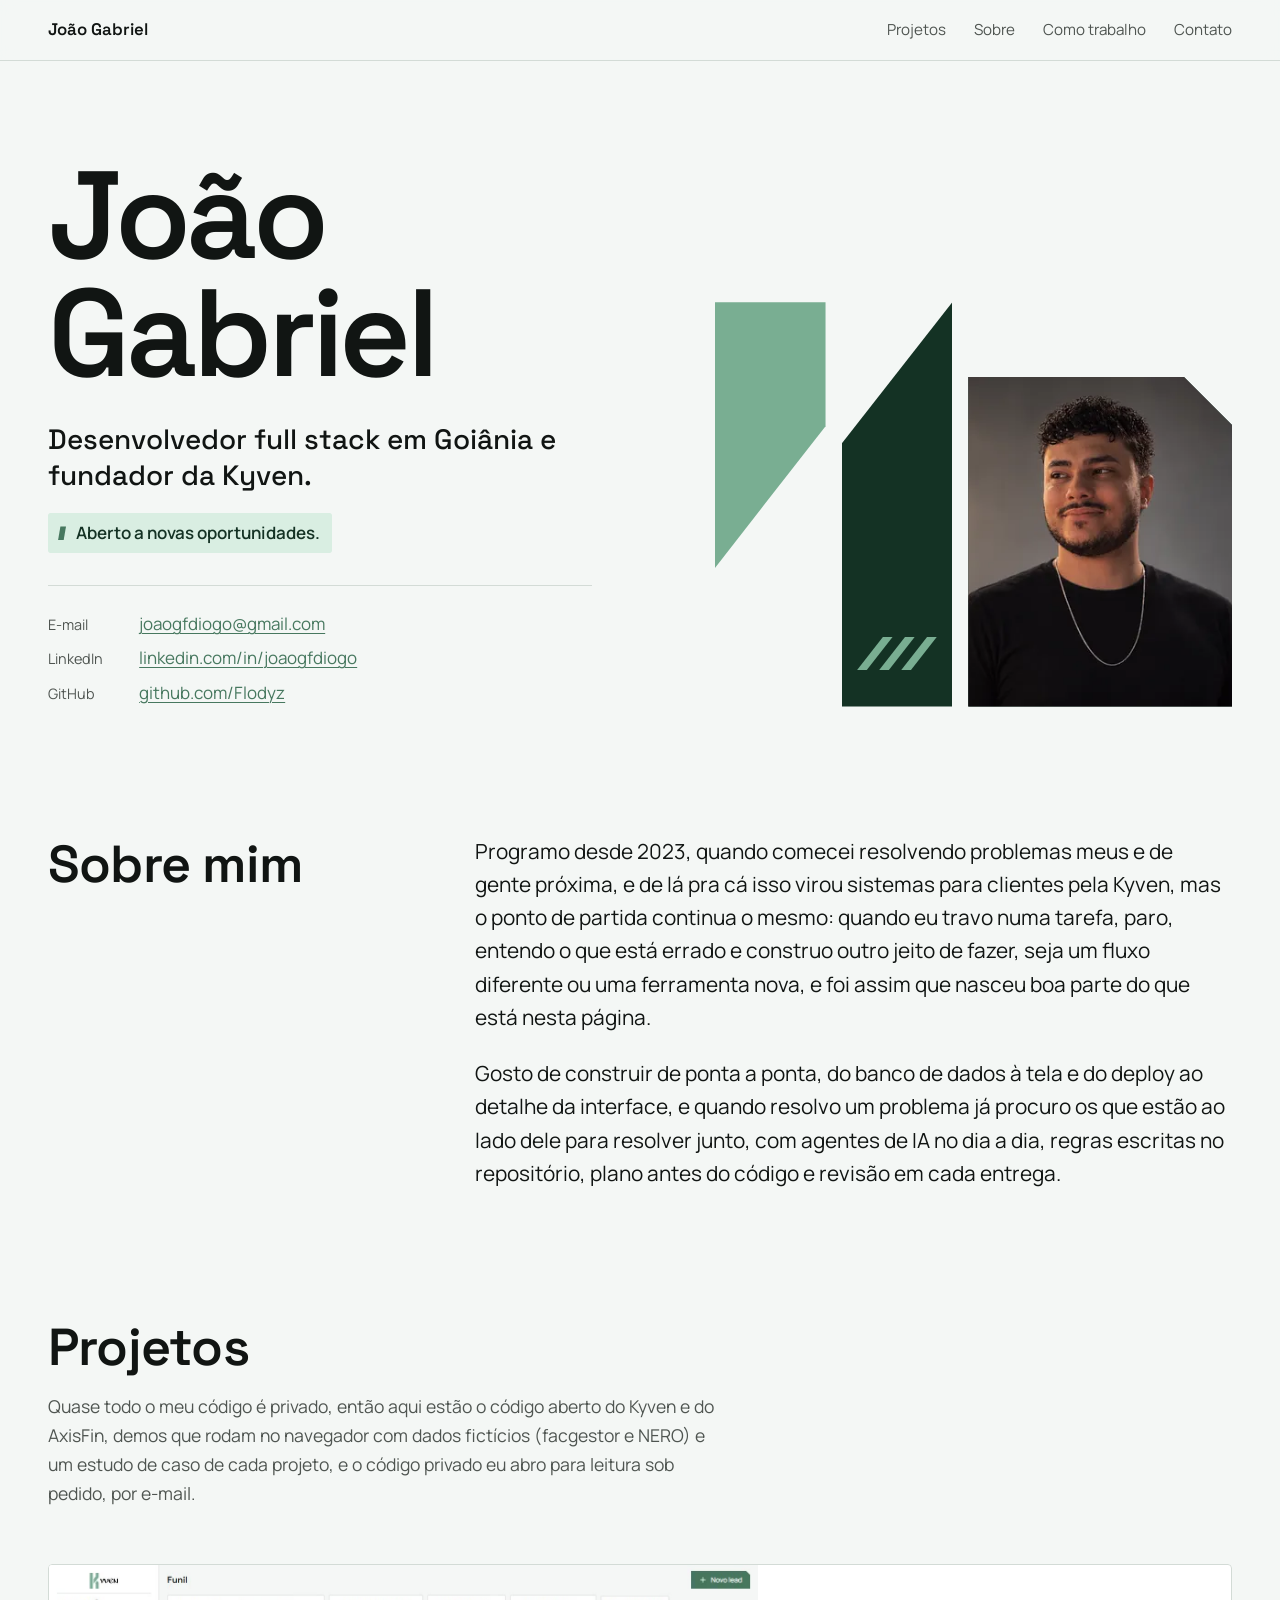
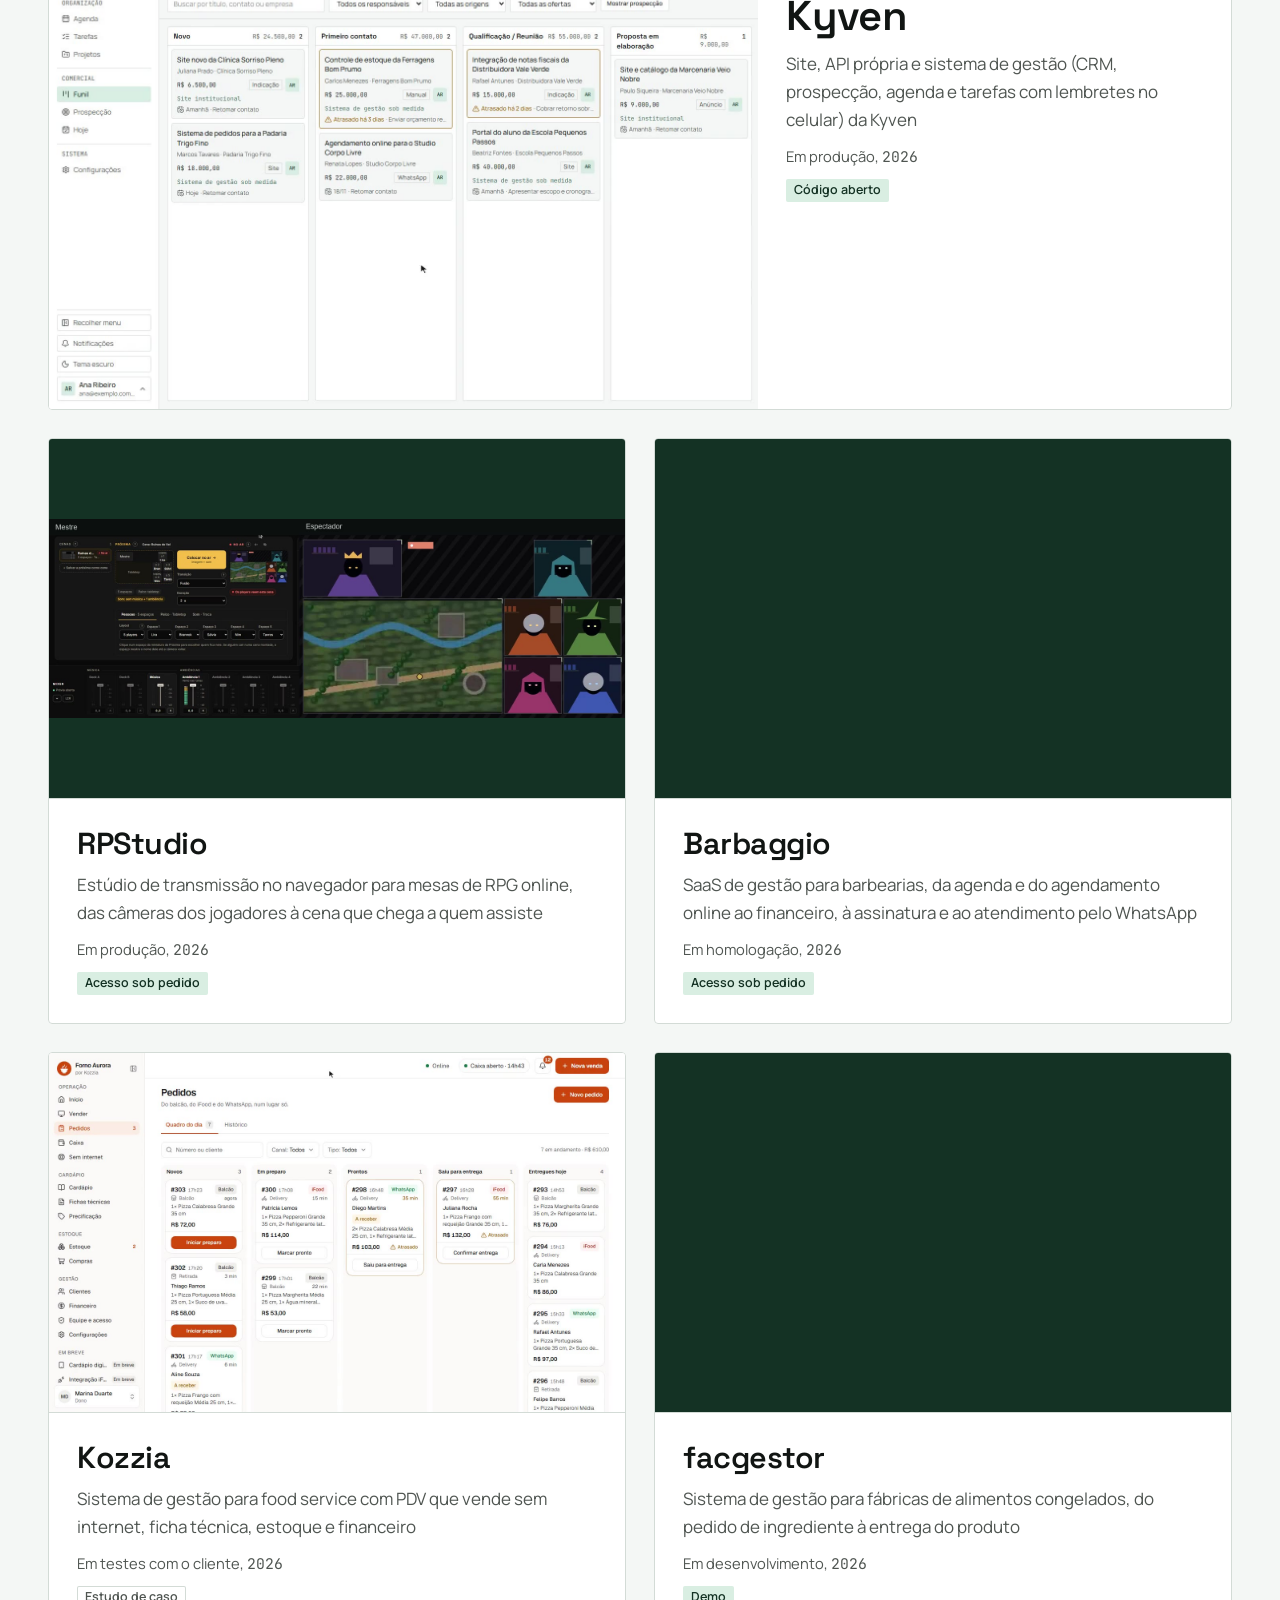
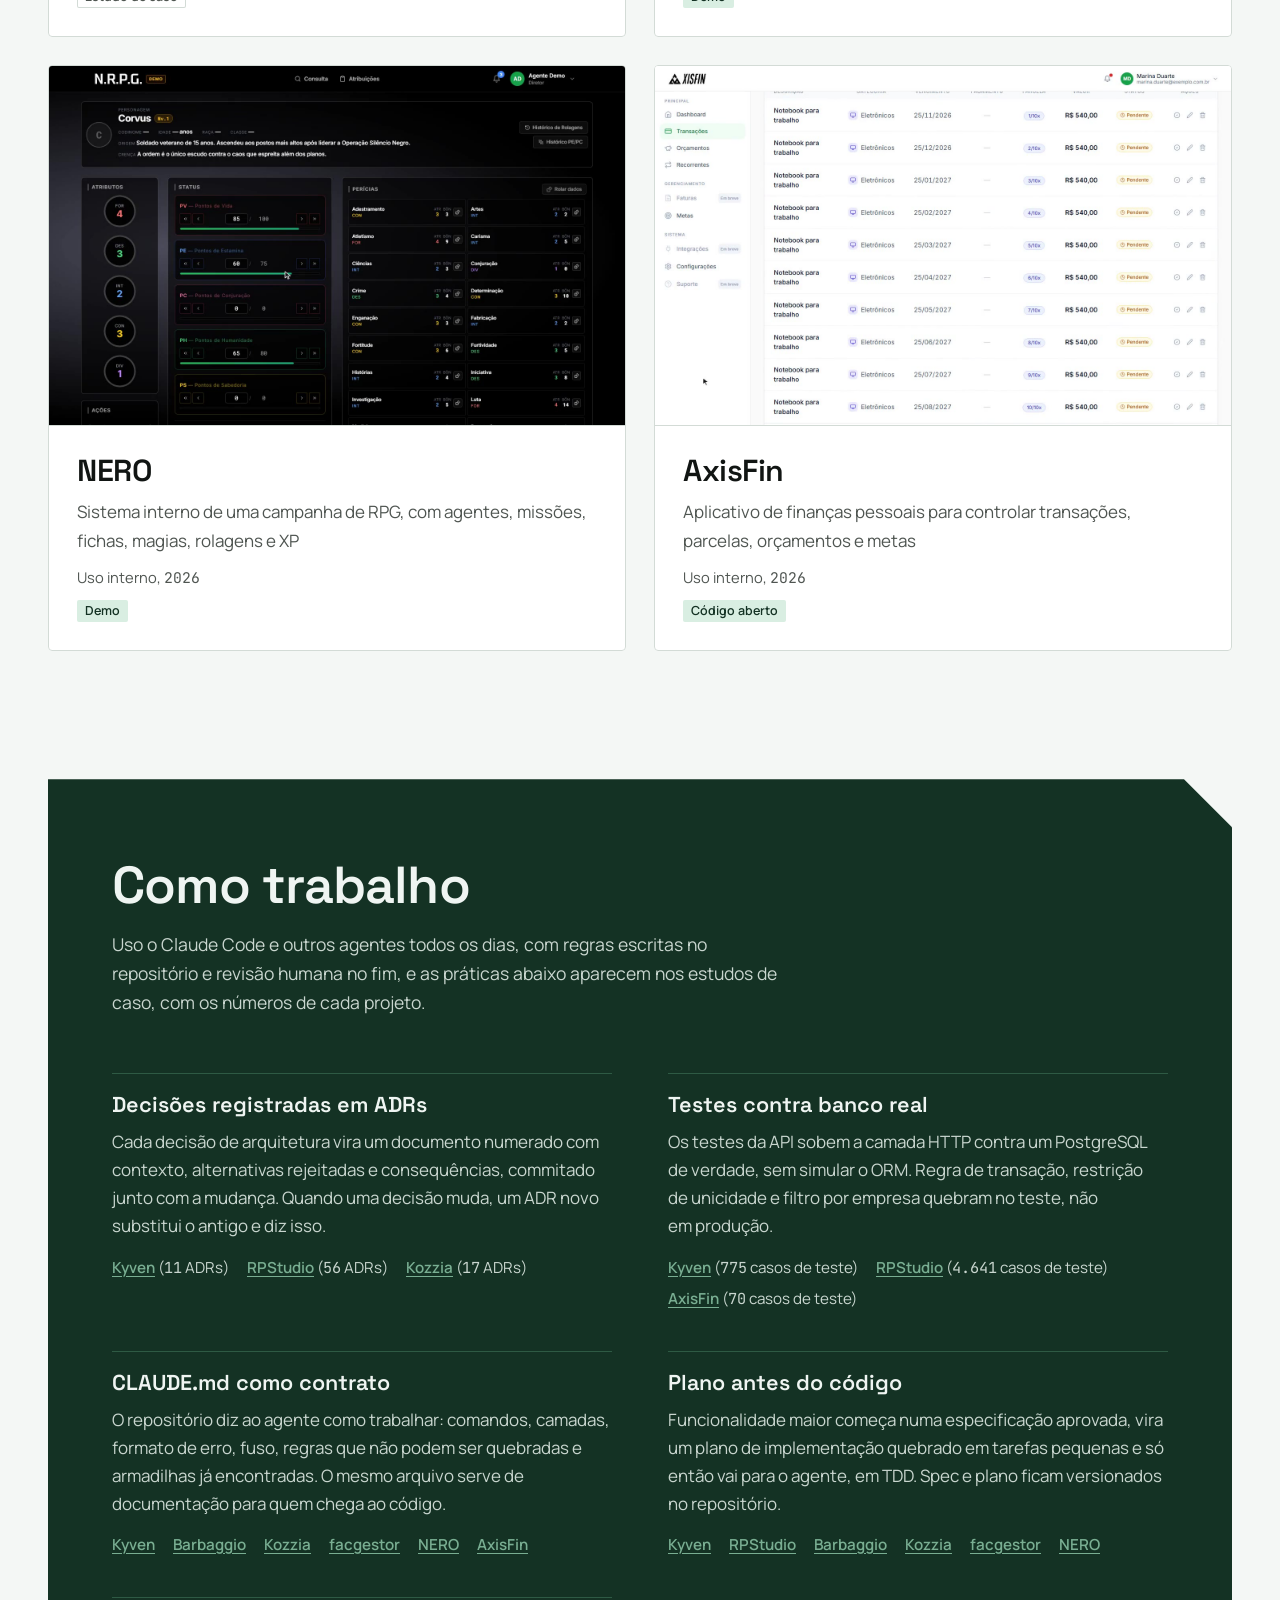
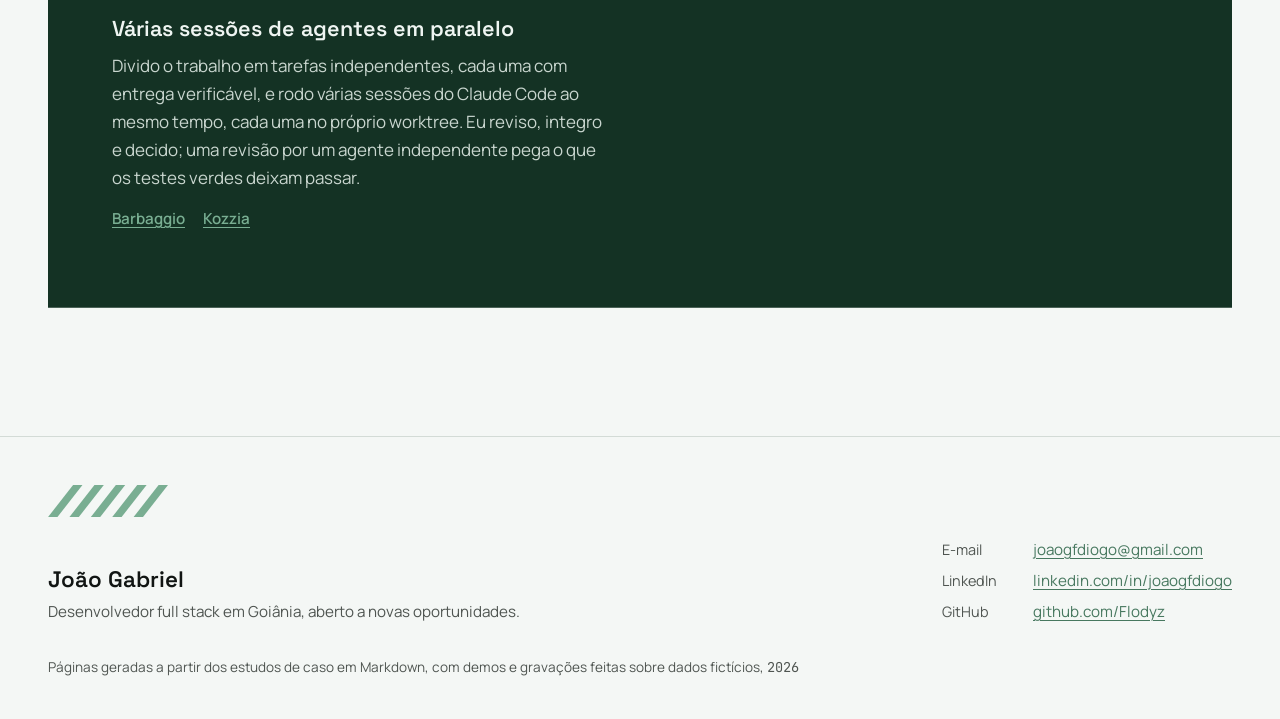
==== commit aad4344d: "Cards com prévia parada e visualizador de imagens e vídeos na página do projeto" ====
--- a/index.html
+++ b/index.html
@@ -7,4 +7,4 @@
           if (!root.classList.contains('reveal-live')) root.classList.remove('reveal-ready');
         }, timeout);
       }
-    })();</script><link rel="stylesheet" href="/_astro/Base.ZXLGoONF.css"></head><body><a class="skip-link" href="#conteudo">Pular para o conteúdo</a><header class="site-header"><div class="wrap site-header-inner"><a class="site-name" href="/">João Gabriel</a><nav aria-label="Principal"><ul class="site-nav"><li><a href="/#projetos">Projetos</a></li><li class="nav-optional"><a href="/#sobre">Sobre</a></li><li class="nav-optional"><a href="/#como-trabalho">Como trabalho</a></li><li><a href="#contato">Contato</a></li></ul></nav></div></header><main id="conteudo"><section class="hero wrap" aria-labelledby="hero-title"><div><h1 id="hero-title" class="hero-name"><span class="line"><span class="reveal-cut" style="--reveal-delay: 0.10s">João</span> </span><span class="line"><span class="reveal-cut" style="--reveal-delay: 0.18s">Gabriel</span></span></h1><p class="hero-lede reveal-cut" style="--reveal-delay: 0.35s">Desenvolvedor full stack em Goiânia e fundador da Kyven.</p><p class="hero-availability reveal-cut" style="--reveal-delay: 0.50s">Aberto a novas oportunidades.</p><div class="hero-contacts reveal-cut" style="--reveal-delay: 0.50s"><ul class="contacts"><li><span class="contact-label">E-mail</span> <a href="mailto:joaogfdiogo@gmail.com">joaogfdiogo@gmail.com</a></li><li><span class="contact-label">LinkedIn</span> <a href="https://www.linkedin.com/in/joaogfdiogo/">linkedin.com/in/joaogfdiogo</a></li><li><span class="contact-label">GitHub</span> <a href="https://github.com/Flodyz">github.com/Flodyz</a></li></ul></div></div><div class="portrait"><div class="portrait-bar haste-rise" style="--reveal-delay: 0.15s" aria-hidden="true"></div><div class="portrait-bar portrait-bar--deep haste-rise" style="--reveal-delay: 0.27s" aria-hidden="true"><svg viewBox="0 0 115.5 48" aria-hidden="true" focusable="false"><polygon points="0,48 14,48 51.5,0 37.5,0" fill="currentColor"></polygon><polygon points="32,48 46,48 83.5,0 69.5,0" fill="currentColor"></polygon><polygon points="64,48 78,48 115.5,0 101.5,0" fill="currentColor"></polygon></svg></div><figure class="portrait-photo haste-rise" style="--reveal-delay: 0.39s"><img src="/_astro/foto.DglZQd76_23g8eD.webp" srcset="/_astro/foto.DglZQd76_83pDz.webp 360w, /_astro/foto.DglZQd76_8V5ow.webp 560w, /_astro/foto.DglZQd76_Z2mRcXU.webp 840w" alt="Retrato de João Gabriel" sizes="(min-width: 900px) 340px, 60vw" loading="eager" fetchpriority="high" decoding="async" width="1254" height="1254"></figure></div></section><section class="section wrap" id="sobre" aria-labelledby="sobre-title"><div class="about"><h2 id="sobre-title" class="section-title" data-reveal>Sobre mim</h2><div class="about-text"><p>Programo desde 2023, quando comecei resolvendo problemas meus e de gente próxima, e de lá pra cá isso virou sistemas para clientes pela Kyven, mas o ponto de partida continua o mesmo: quando eu travo numa tarefa, paro, entendo o que está errado e construo outro jeito de fazer, seja um fluxo diferente ou uma ferramenta nova, e foi assim que nasceu boa parte do que está nesta página.</p><p>Gosto de construir de ponta a ponta, do banco de dados à tela e do deploy ao detalhe da interface, e quando resolvo um problema já procuro os que estão ao lado dele para resolver junto, com agentes de IA no dia a dia, regras escritas no repositório, plano antes do código e revisão em cada entrega.</p></div></div></section><section class="section wrap" id="projetos" aria-labelledby="projetos-title"><div class="section-head"><h2 id="projetos-title" class="section-title" data-reveal>Projetos</h2><p class="section-intro">Quase todo o meu código é privado, então aqui estão o código aberto do Kyven e do AxisFin, demos que rodam no navegador com dados fictícios (facgestor e NERO) e um estudo de caso de cada projeto, e o código privado eu abro para leitura sob pedido, por e-mail.</p></div><ul class="cards"><li class="card card--wide" data-reveal style="--reveal-delay: 0.00s"><div class="card-media" style="view-transition-name: media-kyven"><div class="video-frame" data-video="preview"><video muted loop playsinline preload="none" poster="/media/kyven/hero.jpg" width="1440" height="900" aria-hidden="true" tabindex="-1" disablepictureinpicture><source src="/media/kyven/hero.webm" type="video/webm"><source src="/media/kyven/hero.mp4" type="video/mp4"></video></div></div><div class="card-body"><h3 class="card-title" style="view-transition-name: title-kyven"><a href="/projetos/kyven/">Kyven</a></h3><p class="card-tagline">Site, API própria e sistema de gestão (CRM, prospecção, agenda e tarefas com lembretes no celular) da Kyven</p><p class="card-meta">Em produção, <span class="num">2026</span></p><ul class="badges" aria-label="Selos"><li class="badge badge--code">Código aberto</li></ul></div></li><li class="card" data-reveal style="--reveal-delay: 0.08s"><div class="card-media card-media--letterbox" style="view-transition-name: media-rpstudio"><div class="video-frame" data-video="preview"><video muted loop playsinline preload="none" poster="/media/rpstudio/hero.jpg" width="1440" height="498" aria-hidden="true" tabindex="-1" disablepictureinpicture><source src="/media/rpstudio/hero.webm" type="video/webm"><source src="/media/rpstudio/hero.mp4" type="video/mp4"></video></div></div><div class="card-body"><h3 class="card-title" style="view-transition-name: title-rpstudio"><a href="/projetos/rpstudio/">RPStudio</a></h3><p class="card-tagline">Estúdio de transmissão no navegador para mesas de RPG online, das câmeras dos jogadores à cena que chega a quem assiste</p><p class="card-meta">Em produção, <span class="num">2026</span></p><ul class="badges" aria-label="Selos"><li class="badge badge--access">Acesso sob pedido</li></ul></div></li><li class="card" data-reveal style="--reveal-delay: 0.00s"><div class="card-media" style="view-transition-name: media-barbaggio"><div class="video-frame" data-video="preview"><video muted loop playsinline preload="none" poster="/media/barbaggio/hero.jpg" width="390" height="844" aria-hidden="true" tabindex="-1" disablepictureinpicture><source src="/media/barbaggio/hero.webm" type="video/webm"><source src="/media/barbaggio/hero.mp4" type="video/mp4"></video></div></div><div class="card-body"><h3 class="card-title" style="view-transition-name: title-barbaggio"><a href="/projetos/barbaggio/">Barbaggio</a></h3><p class="card-tagline">SaaS de gestão para barbearias, da agenda e do agendamento online ao financeiro, à assinatura e ao atendimento pelo WhatsApp</p><p class="card-meta">Em homologação, <span class="num">2026</span></p><ul class="badges" aria-label="Selos"><li class="badge badge--access">Acesso sob pedido</li></ul></div></li><li class="card" data-reveal style="--reveal-delay: 0.08s"><div class="card-media" style="view-transition-name: media-kozzia"><div class="video-frame" data-video="preview"><video muted loop playsinline preload="none" poster="/media/kozzia/hero.jpg" width="1440" height="900" aria-hidden="true" tabindex="-1" disablepictureinpicture><source src="/media/kozzia/hero.webm" type="video/webm"><source src="/media/kozzia/hero.mp4" type="video/mp4"></video></div></div><div class="card-body"><h3 class="card-title" style="view-transition-name: title-kozzia"><a href="/projetos/kozzia/">Kozzia</a></h3><p class="card-tagline">Sistema de gestão para food service com PDV que vende sem internet, ficha técnica, estoque e financeiro</p><p class="card-meta">Em testes com o cliente, <span class="num">2026</span></p><ul class="badges" aria-label="Selos"><li class="badge badge--case">Estudo de caso</li></ul></div></li><li class="card" data-reveal style="--reveal-delay: 0.00s"><div class="card-media" style="view-transition-name: media-facgestor"><div class="video-frame" data-video="preview"><video muted loop playsinline preload="none" poster="/media/facgestor/hero.jpg" width="1440" height="900" aria-hidden="true" tabindex="-1" disablepictureinpicture><source src="/media/facgestor/hero.webm" type="video/webm"><source src="/media/facgestor/hero.mp4" type="video/mp4"></video></div></div><div class="card-body"><h3 class="card-title" style="view-transition-name: title-facgestor"><a href="/projetos/facgestor/">facgestor</a></h3><p class="card-tagline">Sistema de gestão para fábricas de alimentos congelados, do pedido de ingrediente à entrega do produto</p><p class="card-meta">Em desenvolvimento, <span class="num">2026</span></p><ul class="badges" aria-label="Selos"><li class="badge badge--demo">Demo</li></ul></div></li><li class="card" data-reveal style="--reveal-delay: 0.08s"><div class="card-media" style="view-transition-name: media-nero"><div class="video-frame" data-video="preview"><video muted loop playsinline preload="none" poster="/media/nero/hero.jpg" width="1440" height="900" aria-hidden="true" tabindex="-1" disablepictureinpicture><source src="/media/nero/hero.webm" type="video/webm"><source src="/media/nero/hero.mp4" type="video/mp4"></video></div></div><div class="card-body"><h3 class="card-title" style="view-transition-name: title-nero"><a href="/projetos/nero/">NERO</a></h3><p class="card-tagline">Sistema interno de uma campanha de RPG, com agentes, missões, fichas, magias, rolagens e XP</p><p class="card-meta">Uso interno, <span class="num">2026</span></p><ul class="badges" aria-label="Selos"><li class="badge badge--demo">Demo</li></ul></div></li><li class="card" data-reveal style="--reveal-delay: 0.00s"><div class="card-media" style="view-transition-name: media-axisfin"><div class="video-frame" data-video="preview"><video muted loop playsinline preload="none" poster="/media/axisfin/hero.jpg" width="1440" height="900" aria-hidden="true" tabindex="-1" disablepictureinpicture><source src="/media/axisfin/hero.webm" type="video/webm"><source src="/media/axisfin/hero.mp4" type="video/mp4"></video></div></div><div class="card-body"><h3 class="card-title" style="view-transition-name: title-axisfin"><a href="/projetos/axisfin/">AxisFin</a></h3><p class="card-tagline">Aplicativo de finanças pessoais para controlar transações, parcelas, orçamentos e metas</p><p class="card-meta">Uso interno, <span class="num">2026</span></p><ul class="badges" aria-label="Selos"><li class="badge badge--code">Código aberto</li></ul></div></li></ul></section><section class="section wrap" id="como-trabalho" aria-labelledby="como-trabalho-title"><div class="practices-block"><div class="section-head"><h2 id="como-trabalho-title" class="section-title" data-reveal>Como trabalho</h2><p class="section-intro">Uso o Claude Code e outros agentes todos os dias, com regras escritas no repositório e revisão humana no fim, e as práticas abaixo aparecem nos estudos de caso, com os números de cada projeto.</p></div><dl class="practices"><div class="practice"><dt>Decisões registradas em ADRs</dt><dd><p>Cada decisão de arquitetura vira um documento numerado com contexto, alternativas rejeitadas e consequências, commitado junto com a mudança. Quando uma decisão muda, um ADR novo substitui o antigo e diz isso.</p><ul class="practice-refs" aria-label="Descrito em"><li><a href="/projetos/kyven/">Kyven</a><span class="ref-detail"> (<span class="num">11</span> ADRs)</span></li><li><a href="/projetos/rpstudio/">RPStudio</a><span class="ref-detail"> (<span class="num">56</span> ADRs)</span></li><li><a href="/projetos/kozzia/">Kozzia</a><span class="ref-detail"> (<span class="num">17</span> ADRs)</span></li></ul></dd></div><div class="practice"><dt>Testes contra banco real</dt><dd><p>Os testes da API sobem a camada HTTP contra um PostgreSQL de verdade, sem simular o ORM. Regra de transação, restrição de unicidade e filtro por empresa quebram no teste, não em produção.</p><ul class="practice-refs" aria-label="Descrito em"><li><a href="/projetos/kyven/">Kyven</a><span class="ref-detail"> (<span class="num">775</span> casos de teste)</span></li><li><a href="/projetos/rpstudio/">RPStudio</a><span class="ref-detail"> (<span class="num">4.641</span> casos de teste)</span></li><li><a href="/projetos/axisfin/">AxisFin</a><span class="ref-detail"> (<span class="num">70</span> casos de teste)</span></li></ul></dd></div><div class="practice"><dt>CLAUDE.md como contrato</dt><dd><p>O repositório diz ao agente como trabalhar: comandos, camadas, formato de erro, fuso, regras que não podem ser quebradas e armadilhas já encontradas. O mesmo arquivo serve de documentação para quem chega ao código.</p><ul class="practice-refs" aria-label="Descrito em"><li><a href="/projetos/kyven/">Kyven</a></li><li><a href="/projetos/barbaggio/">Barbaggio</a></li><li><a href="/projetos/kozzia/">Kozzia</a></li><li><a href="/projetos/facgestor/">facgestor</a></li><li><a href="/projetos/nero/">NERO</a></li><li><a href="/projetos/axisfin/">AxisFin</a></li></ul></dd></div><div class="practice"><dt>Plano antes do código</dt><dd><p>Funcionalidade maior começa numa especificação aprovada, vira um plano de implementação quebrado em tarefas pequenas e só então vai para o agente, em TDD. Spec e plano ficam versionados no repositório.</p><ul class="practice-refs" aria-label="Descrito em"><li><a href="/projetos/kyven/">Kyven</a></li><li><a href="/projetos/rpstudio/">RPStudio</a></li><li><a href="/projetos/barbaggio/">Barbaggio</a></li><li><a href="/projetos/kozzia/">Kozzia</a></li><li><a href="/projetos/facgestor/">facgestor</a></li><li><a href="/projetos/nero/">NERO</a></li></ul></dd></div><div class="practice"><dt>Várias sessões de agentes em paralelo</dt><dd><p>Divido o trabalho em tarefas independentes, cada uma com entrega verificável, e rodo várias sessões do Claude Code ao mesmo tempo, cada uma no próprio worktree. Eu reviso, integro e decido; uma revisão por um agente independente pega o que os testes verdes deixam passar.</p><ul class="practice-refs" aria-label="Descrito em"><li><a href="/projetos/barbaggio/">Barbaggio</a></li><li><a href="/projetos/kozzia/">Kozzia</a></li></ul></dd></div></dl></div></section></main><footer class="site-footer" id="contato"><div class="wrap"><svg viewBox="0 0 179.5 48" class="footer-tracos" aria-hidden="true" focusable="false"><polygon points="0,48 14,48 51.5,0 37.5,0" fill="currentColor"></polygon><polygon points="32,48 46,48 83.5,0 69.5,0" fill="currentColor"></polygon><polygon points="64,48 78,48 115.5,0 101.5,0" fill="currentColor"></polygon><polygon points="96,48 110,48 147.5,0 133.5,0" fill="currentColor"></polygon><polygon points="128,48 142,48 179.5,0 165.5,0" fill="currentColor"></polygon></svg><div class="footer-inner"><div><p class="footer-name">João Gabriel</p><p>Desenvolvedor full stack em Goiânia, aberto a novas oportunidades.</p></div><ul class="contacts"><li><span class="contact-label">E-mail</span> <a href="mailto:joaogfdiogo@gmail.com">joaogfdiogo@gmail.com</a></li><li><span class="contact-label">LinkedIn</span> <a href="https://www.linkedin.com/in/joaogfdiogo/">linkedin.com/in/joaogfdiogo</a></li><li><span class="contact-label">GitHub</span> <a href="https://github.com/Flodyz">github.com/Flodyz</a></li></ul></div><p class="footer-note">Páginas geradas a partir dos estudos de caso em Markdown, com demos e gravações feitas sobre dados fictícios, <span class="num">2026</span></p></div></footer><script type="module">var e=matchMedia(`(prefers-reduced-motion: reduce)`),t=matchMedia(`(hover: hover) and (pointer: fine)`),n=document.documentElement,r=`300px 0px`,i=.5,a=1200,o=new Intl.NumberFormat(`pt-BR`);function s(){if(n.classList.add(`reveal-live`),!n.classList.contains(`reveal-ready`))return;let e=new IntersectionObserver(t=>{for(let n of t)n.isIntersecting&&(n.target.classList.add(`is-in`),e.unobserve(n.target))},{rootMargin:`0px 0px -10% 0px`});for(let t of document.querySelectorAll(`[data-reveal]`))e.observe(t)}function c(e){let t=Number(e.dataset.count),n=e.querySelector(`[data-count-output]`);if(!n||!Number.isFinite(t))return;let r=performance.now(),i=e=>{let s=Math.min((e-r)/a,1),c=1-(1-s)**3;n.textContent=o.format(Math.round(t*c)),s<1&&requestAnimationFrame(i)};requestAnimationFrame(i)}function l(){if(e.matches)return;let t=new IntersectionObserver(e=>{for(let n of e)n.isIntersecting&&(c(n.target),t.unobserve(n.target))},{threshold:.6});for(let e of document.querySelectorAll(`[data-count]`))t.observe(e)}function u(e,t){e.dataset.state=t?`playing`:`paused`;let n=e.querySelector(`.video-toggle-label`);n&&(n.textContent=t?`Pausar vídeo`:`Reproduzir vídeo`)}async function d(e){try{return await e.play(),!0}catch{return!1}}function f(t){let n=t.querySelector(`video`),a=t.querySelector(`.video-toggle`);if(!n||!a)return;n.controls=!1,a.hidden=!1;let o=e.matches;n.addEventListener(`play`,()=>u(a,!0)),n.addEventListener(`pause`,()=>u(a,!1)),a.addEventListener(`click`,async()=>{n.paused?(o=!1,await d(n)):(o=!0,n.pause())}),new IntersectionObserver(e=>{for(let t of e){t.isIntersecting&&n.preload===`none`&&(n.preload=`auto`);let e=t.intersectionRatio>=i;e&&n.paused&&!o&&d(n),!e&&!n.paused&&n.pause()}},{rootMargin:r,threshold:[0,i]}).observe(n)}function p(n){let a=n.querySelector(`video`),o=n.closest(`.card`);if(!a||!o||e.matches)return;let s=new IntersectionObserver(e=>{e.some(e=>e.isIntersecting)&&(a.preload=`auto`,s.disconnect())},{rootMargin:r});if(s.observe(a),t.matches){let e=()=>void d(a),t=()=>a.pause();o.addEventListener(`pointerenter`,e),o.addEventListener(`pointerleave`,t),o.addEventListener(`focusin`,e),o.addEventListener(`focusout`,t)}else a.loop=!1,new IntersectionObserver(e=>{for(let t of e)t.intersectionRatio>=i&&!a.ended&&d(a),t.intersectionRatio<i&&a.pause()},{threshold:[0,i]}).observe(a)}function m(){for(let e of document.querySelectorAll(`[data-video="player"]`))f(e);for(let e of document.querySelectorAll(`[data-video="preview"]`))p(e)}var h=.2,g={beforeClient:1100,audioPlay:1800,afterAudio:500,beforeTyping:450,typing:1400},_={skip:`Pular animação`,replay:`Tocar de novo`},v=e=>new Promise(t=>setTimeout(t,e));function y(e){let t=e.querySelector(`[data-conversation-toggle]`),n=[...e.querySelectorAll(`.msg`)];if(!t||n.length===0)return;let r=0,i=!1,a=e=>{i=e,t.textContent=e?_.skip:_.replay},o=()=>{e.dataset.live=``;for(let e of n)e.dataset.state=`pending`,delete e.dataset.audio,delete e.dataset.transcribed},s=()=>{r+=1,delete e.dataset.live,a(!1)},c=async()=>{let e=++r;o(),a(!0);let t=()=>e===r;for(let e of n){if(e.dataset.author===`ai`){if(await v(g.beforeTyping),!t())return;e.dataset.state=`typing`,await v(g.typing)}else await v(g.beforeClient);if(!t())return;if(e.dataset.state=`shown`,e.dataset.kind===`audio`){if(e.dataset.audio=`playing`,await v(g.audioPlay),!t())return;e.dataset.transcribed=``,await v(g.afterAudio)}}t()&&a(!1)};t.addEventListener(`click`,()=>{i?s():c()}),o(),a(!0),t.hidden=!1;let l=new IntersectionObserver(t=>{t.some(e=>e.isIntersecting)&&(l.disconnect(),e.dataset.live!==void 0&&c())},{threshold:h});l.observe(e)}function b(){if(!e.matches)for(let e of document.querySelectorAll(`[data-conversation]`))y(e)}s(),l(),m(),b();</script></body></html>+    })();</script><link rel="stylesheet" href="/_astro/Base.BBHc918P.css"></head><body><a class="skip-link" href="#conteudo">Pular para o conteúdo</a><header class="site-header"><div class="wrap site-header-inner"><a class="site-name" href="/">João Gabriel</a><nav aria-label="Principal"><ul class="site-nav"><li><a href="/#projetos">Projetos</a></li><li class="nav-optional"><a href="/#sobre">Sobre</a></li><li class="nav-optional"><a href="/#como-trabalho">Como trabalho</a></li><li><a href="#contato">Contato</a></li></ul></nav></div></header><main id="conteudo"><section class="hero wrap" aria-labelledby="hero-title"><div><h1 id="hero-title" class="hero-name"><span class="line"><span class="reveal-cut" style="--reveal-delay: 0.10s">João</span> </span><span class="line"><span class="reveal-cut" style="--reveal-delay: 0.18s">Gabriel</span></span></h1><p class="hero-lede reveal-cut" style="--reveal-delay: 0.35s">Desenvolvedor full stack em Goiânia e fundador da Kyven.</p><p class="hero-availability reveal-cut" style="--reveal-delay: 0.50s">Aberto a novas oportunidades.</p><div class="hero-contacts reveal-cut" style="--reveal-delay: 0.50s"><ul class="contacts"><li><span class="contact-label">E-mail</span> <a href="mailto:joaogfdiogo@gmail.com">joaogfdiogo@gmail.com</a></li><li><span class="contact-label">LinkedIn</span> <a href="https://www.linkedin.com/in/joaogfdiogo/">linkedin.com/in/joaogfdiogo</a></li><li><span class="contact-label">GitHub</span> <a href="https://github.com/Flodyz">github.com/Flodyz</a></li></ul></div></div><div class="portrait"><div class="portrait-bar haste-rise" style="--reveal-delay: 0.15s" aria-hidden="true"></div><div class="portrait-bar portrait-bar--deep haste-rise" style="--reveal-delay: 0.27s" aria-hidden="true"><svg viewBox="0 0 115.5 48" aria-hidden="true" focusable="false"><polygon points="0,48 14,48 51.5,0 37.5,0" fill="currentColor"></polygon><polygon points="32,48 46,48 83.5,0 69.5,0" fill="currentColor"></polygon><polygon points="64,48 78,48 115.5,0 101.5,0" fill="currentColor"></polygon></svg></div><figure class="portrait-photo haste-rise" style="--reveal-delay: 0.39s"><img src="/_astro/foto.DglZQd76_23g8eD.webp" srcset="/_astro/foto.DglZQd76_83pDz.webp 360w, /_astro/foto.DglZQd76_8V5ow.webp 560w, /_astro/foto.DglZQd76_Z2mRcXU.webp 840w" alt="Retrato de João Gabriel" sizes="(min-width: 900px) 340px, 60vw" loading="eager" fetchpriority="high" decoding="async" width="1254" height="1254"></figure></div></section><section class="section wrap" id="sobre" aria-labelledby="sobre-title"><div class="about"><h2 id="sobre-title" class="section-title" data-reveal>Sobre mim</h2><div class="about-text"><p>Programo desde 2023, quando comecei resolvendo problemas meus e de gente próxima, e de lá pra cá isso virou sistemas para clientes pela Kyven, mas o ponto de partida continua o mesmo: quando eu travo numa tarefa, paro, entendo o que está errado e construo outro jeito de fazer, seja um fluxo diferente ou uma ferramenta nova, e foi assim que nasceu boa parte do que está nesta página.</p><p>Gosto de construir de ponta a ponta, do banco de dados à tela e do deploy ao detalhe da interface, e quando resolvo um problema já procuro os que estão ao lado dele para resolver junto, com agentes de IA no dia a dia, regras escritas no repositório, plano antes do código e revisão em cada entrega.</p></div></div></section><section class="section wrap" id="projetos" aria-labelledby="projetos-title"><div class="section-head"><h2 id="projetos-title" class="section-title" data-reveal>Projetos</h2><p class="section-intro">Quase todo o meu código é privado, então aqui estão o código aberto do Kyven e do AxisFin, demos que rodam no navegador com dados fictícios (facgestor e NERO) e um estudo de caso de cada projeto, e o código privado eu abro para leitura sob pedido, por e-mail.</p></div><ul class="cards"><li class="card card--wide" data-reveal style="--reveal-delay: 0.00s"><div class="card-media" style="view-transition-name: media-kyven"><img src="/media/kyven/hero.jpg" width="1440" height="900" alt="" loading="lazy" decoding="async"><div class="video-frame" data-video="preview"><video muted loop playsinline preload="none" poster="/media/kyven/hero.jpg" width="1440" height="900" aria-hidden="true" tabindex="-1" disablepictureinpicture><source src="/media/kyven/hero.webm" type="video/webm"><source src="/media/kyven/hero.mp4" type="video/mp4"></video></div></div><div class="card-body"><h3 class="card-title" style="view-transition-name: title-kyven"><a href="/projetos/kyven/">Kyven</a></h3><p class="card-tagline">Site, API própria e sistema de gestão (CRM, prospecção, agenda e tarefas com lembretes no celular) da Kyven</p><p class="card-meta">Em produção, <span class="num">2026</span></p><ul class="badges" aria-label="Selos"><li class="badge badge--code">Código aberto</li></ul></div></li><li class="card" data-reveal style="--reveal-delay: 0.08s"><div class="card-media card-media--letterbox" style="view-transition-name: media-rpstudio"><img src="/media/rpstudio/hero.jpg" width="1440" height="498" alt="" loading="lazy" decoding="async"><div class="video-frame" data-video="preview"><video muted loop playsinline preload="none" poster="/media/rpstudio/hero.jpg" width="1440" height="498" aria-hidden="true" tabindex="-1" disablepictureinpicture><source src="/media/rpstudio/hero.webm" type="video/webm"><source src="/media/rpstudio/hero.mp4" type="video/mp4"></video></div></div><div class="card-body"><h3 class="card-title" style="view-transition-name: title-rpstudio"><a href="/projetos/rpstudio/">RPStudio</a></h3><p class="card-tagline">Estúdio de transmissão no navegador para mesas de RPG online, das câmeras dos jogadores à cena que chega a quem assiste</p><p class="card-meta">Em produção, <span class="num">2026</span></p><ul class="badges" aria-label="Selos"><li class="badge badge--access">Acesso sob pedido</li></ul></div></li><li class="card" data-reveal style="--reveal-delay: 0.00s"><div class="card-media" style="view-transition-name: media-barbaggio"><img src="/media/barbaggio/step-2.webp" width="1440" height="900" alt="" loading="lazy" decoding="async"></div><div class="card-body"><h3 class="card-title" style="view-transition-name: title-barbaggio"><a href="/projetos/barbaggio/">Barbaggio</a></h3><p class="card-tagline">SaaS de gestão para barbearias, da agenda e do agendamento online ao financeiro, à assinatura e ao atendimento pelo WhatsApp</p><p class="card-meta">Em homologação, <span class="num">2026</span></p><ul class="badges" aria-label="Selos"><li class="badge badge--access">Acesso sob pedido</li></ul></div></li><li class="card" data-reveal style="--reveal-delay: 0.08s"><div class="card-media" style="view-transition-name: media-kozzia"><img src="/media/kozzia/hero.jpg" width="1440" height="900" alt="" loading="lazy" decoding="async"><div class="video-frame" data-video="preview"><video muted loop playsinline preload="none" poster="/media/kozzia/hero.jpg" width="1440" height="900" aria-hidden="true" tabindex="-1" disablepictureinpicture><source src="/media/kozzia/hero.webm" type="video/webm"><source src="/media/kozzia/hero.mp4" type="video/mp4"></video></div></div><div class="card-body"><h3 class="card-title" style="view-transition-name: title-kozzia"><a href="/projetos/kozzia/">Kozzia</a></h3><p class="card-tagline">Sistema de gestão para food service com PDV que vende sem internet, ficha técnica, estoque e financeiro</p><p class="card-meta">Em testes com o cliente, <span class="num">2026</span></p><ul class="badges" aria-label="Selos"><li class="badge badge--case">Estudo de caso</li></ul></div></li><li class="card" data-reveal style="--reveal-delay: 0.00s"><div class="card-media" style="view-transition-name: media-facgestor"><img src="/media/facgestor/hero.jpg" width="1440" height="900" alt="" loading="lazy" decoding="async"><div class="video-frame" data-video="preview"><video muted loop playsinline preload="none" poster="/media/facgestor/hero.jpg" width="1440" height="900" aria-hidden="true" tabindex="-1" disablepictureinpicture><source src="/media/facgestor/hero.webm" type="video/webm"><source src="/media/facgestor/hero.mp4" type="video/mp4"></video></div></div><div class="card-body"><h3 class="card-title" style="view-transition-name: title-facgestor"><a href="/projetos/facgestor/">facgestor</a></h3><p class="card-tagline">Sistema de gestão para fábricas de alimentos congelados, do pedido de ingrediente à entrega do produto</p><p class="card-meta">Em desenvolvimento, <span class="num">2026</span></p><ul class="badges" aria-label="Selos"><li class="badge badge--demo">Demo</li></ul></div></li><li class="card" data-reveal style="--reveal-delay: 0.08s"><div class="card-media" style="view-transition-name: media-nero"><img src="/media/nero/hero.jpg" width="1440" height="900" alt="" loading="lazy" decoding="async"><div class="video-frame" data-video="preview"><video muted loop playsinline preload="none" poster="/media/nero/hero.jpg" width="1440" height="900" aria-hidden="true" tabindex="-1" disablepictureinpicture><source src="/media/nero/hero.webm" type="video/webm"><source src="/media/nero/hero.mp4" type="video/mp4"></video></div></div><div class="card-body"><h3 class="card-title" style="view-transition-name: title-nero"><a href="/projetos/nero/">NERO</a></h3><p class="card-tagline">Sistema interno de uma campanha de RPG, com agentes, missões, fichas, magias, rolagens e XP</p><p class="card-meta">Uso interno, <span class="num">2026</span></p><ul class="badges" aria-label="Selos"><li class="badge badge--demo">Demo</li></ul></div></li><li class="card" data-reveal style="--reveal-delay: 0.00s"><div class="card-media" style="view-transition-name: media-axisfin"><img src="/media/axisfin/hero.jpg" width="1440" height="900" alt="" loading="lazy" decoding="async"><div class="video-frame" data-video="preview"><video muted loop playsinline preload="none" poster="/media/axisfin/hero.jpg" width="1440" height="900" aria-hidden="true" tabindex="-1" disablepictureinpicture><source src="/media/axisfin/hero.webm" type="video/webm"><source src="/media/axisfin/hero.mp4" type="video/mp4"></video></div></div><div class="card-body"><h3 class="card-title" style="view-transition-name: title-axisfin"><a href="/projetos/axisfin/">AxisFin</a></h3><p class="card-tagline">Aplicativo de finanças pessoais para controlar transações, parcelas, orçamentos e metas</p><p class="card-meta">Uso interno, <span class="num">2026</span></p><ul class="badges" aria-label="Selos"><li class="badge badge--code">Código aberto</li></ul></div></li></ul></section><section class="section wrap" id="como-trabalho" aria-labelledby="como-trabalho-title"><div class="practices-block"><div class="section-head"><h2 id="como-trabalho-title" class="section-title" data-reveal>Como trabalho</h2><p class="section-intro">Uso o Claude Code e outros agentes todos os dias, com regras escritas no repositório e revisão humana no fim, e as práticas abaixo aparecem nos estudos de caso, com os números de cada projeto.</p></div><dl class="practices"><div class="practice"><dt>Decisões registradas em ADRs</dt><dd><p>Cada decisão de arquitetura vira um documento numerado com contexto, alternativas rejeitadas e consequências, commitado junto com a mudança. Quando uma decisão muda, um ADR novo substitui o antigo e diz isso.</p><ul class="practice-refs" aria-label="Descrito em"><li><a href="/projetos/kyven/">Kyven</a><span class="ref-detail"> (<span class="num">11</span> ADRs)</span></li><li><a href="/projetos/rpstudio/">RPStudio</a><span class="ref-detail"> (<span class="num">56</span> ADRs)</span></li><li><a href="/projetos/kozzia/">Kozzia</a><span class="ref-detail"> (<span class="num">17</span> ADRs)</span></li></ul></dd></div><div class="practice"><dt>Testes contra banco real</dt><dd><p>Os testes da API sobem a camada HTTP contra um PostgreSQL de verdade, sem simular o ORM. Regra de transação, restrição de unicidade e filtro por empresa quebram no teste, não em produção.</p><ul class="practice-refs" aria-label="Descrito em"><li><a href="/projetos/kyven/">Kyven</a><span class="ref-detail"> (<span class="num">775</span> casos de teste)</span></li><li><a href="/projetos/rpstudio/">RPStudio</a><span class="ref-detail"> (<span class="num">4.641</span> casos de teste)</span></li><li><a href="/projetos/axisfin/">AxisFin</a><span class="ref-detail"> (<span class="num">70</span> casos de teste)</span></li></ul></dd></div><div class="practice"><dt>CLAUDE.md como contrato</dt><dd><p>O repositório diz ao agente como trabalhar: comandos, camadas, formato de erro, fuso, regras que não podem ser quebradas e armadilhas já encontradas. O mesmo arquivo serve de documentação para quem chega ao código.</p><ul class="practice-refs" aria-label="Descrito em"><li><a href="/projetos/kyven/">Kyven</a></li><li><a href="/projetos/barbaggio/">Barbaggio</a></li><li><a href="/projetos/kozzia/">Kozzia</a></li><li><a href="/projetos/facgestor/">facgestor</a></li><li><a href="/projetos/nero/">NERO</a></li><li><a href="/projetos/axisfin/">AxisFin</a></li></ul></dd></div><div class="practice"><dt>Plano antes do código</dt><dd><p>Funcionalidade maior começa numa especificação aprovada, vira um plano de implementação quebrado em tarefas pequenas e só então vai para o agente, em TDD. Spec e plano ficam versionados no repositório.</p><ul class="practice-refs" aria-label="Descrito em"><li><a href="/projetos/kyven/">Kyven</a></li><li><a href="/projetos/rpstudio/">RPStudio</a></li><li><a href="/projetos/barbaggio/">Barbaggio</a></li><li><a href="/projetos/kozzia/">Kozzia</a></li><li><a href="/projetos/facgestor/">facgestor</a></li><li><a href="/projetos/nero/">NERO</a></li></ul></dd></div><div class="practice"><dt>Várias sessões de agentes em paralelo</dt><dd><p>Divido o trabalho em tarefas independentes, cada uma com entrega verificável, e rodo várias sessões do Claude Code ao mesmo tempo, cada uma no próprio worktree. Eu reviso, integro e decido; uma revisão por um agente independente pega o que os testes verdes deixam passar.</p><ul class="practice-refs" aria-label="Descrito em"><li><a href="/projetos/barbaggio/">Barbaggio</a></li><li><a href="/projetos/kozzia/">Kozzia</a></li></ul></dd></div></dl></div></section></main><footer class="site-footer" id="contato"><div class="wrap"><svg viewBox="0 0 179.5 48" class="footer-tracos" aria-hidden="true" focusable="false"><polygon points="0,48 14,48 51.5,0 37.5,0" fill="currentColor"></polygon><polygon points="32,48 46,48 83.5,0 69.5,0" fill="currentColor"></polygon><polygon points="64,48 78,48 115.5,0 101.5,0" fill="currentColor"></polygon><polygon points="96,48 110,48 147.5,0 133.5,0" fill="currentColor"></polygon><polygon points="128,48 142,48 179.5,0 165.5,0" fill="currentColor"></polygon></svg><div class="footer-inner"><div><p class="footer-name">João Gabriel</p><p>Desenvolvedor full stack em Goiânia, aberto a novas oportunidades.</p></div><ul class="contacts"><li><span class="contact-label">E-mail</span> <a href="mailto:joaogfdiogo@gmail.com">joaogfdiogo@gmail.com</a></li><li><span class="contact-label">LinkedIn</span> <a href="https://www.linkedin.com/in/joaogfdiogo/">linkedin.com/in/joaogfdiogo</a></li><li><span class="contact-label">GitHub</span> <a href="https://github.com/Flodyz">github.com/Flodyz</a></li></ul></div><p class="footer-note">Páginas geradas a partir dos estudos de caso em Markdown, com demos e gravações feitas sobre dados fictícios, <span class="num">2026</span></p></div></footer><script type="module">var e=matchMedia(`(prefers-reduced-motion: reduce)`),t=matchMedia(`(hover: hover) and (pointer: fine)`),n=document.documentElement,r=`300px 0px`,i=.5,a=1200,o=new Intl.NumberFormat(`pt-BR`);function s(){if(n.classList.add(`reveal-live`),!n.classList.contains(`reveal-ready`))return;let e=new IntersectionObserver(t=>{for(let n of t)n.isIntersecting&&(n.target.classList.add(`is-in`),e.unobserve(n.target))},{rootMargin:`0px 0px -10% 0px`});for(let t of document.querySelectorAll(`[data-reveal]`))e.observe(t)}function c(e){let t=Number(e.dataset.count),n=e.querySelector(`[data-count-output]`);if(!n||!Number.isFinite(t))return;let r=performance.now(),i=e=>{let s=Math.min((e-r)/a,1),c=1-(1-s)**3;n.textContent=o.format(Math.round(t*c)),s<1&&requestAnimationFrame(i)};requestAnimationFrame(i)}function l(){if(e.matches)return;let t=new IntersectionObserver(e=>{for(let n of e)n.isIntersecting&&(c(n.target),t.unobserve(n.target))},{threshold:.6});for(let e of document.querySelectorAll(`[data-count]`))t.observe(e)}function u(e,t){e.dataset.state=t?`playing`:`paused`;let n=e.querySelector(`.video-toggle-label`);n&&(n.textContent=t?`Pausar vídeo`:`Reproduzir vídeo`)}async function d(e){try{return await e.play(),!0}catch{return!1}}function f(t){let n=t.querySelector(`video`),a=t.querySelector(`.video-toggle`);if(!n||!a)return;n.controls=!1,a.hidden=!1;let o=e.matches;n.addEventListener(`play`,()=>u(a,!0)),n.addEventListener(`pause`,()=>u(a,!1)),a.addEventListener(`click`,async()=>{n.paused?(o=!1,await d(n)):(o=!0,n.pause())}),new IntersectionObserver(e=>{for(let t of e){t.isIntersecting&&n.preload===`none`&&(n.preload=`auto`);let e=t.intersectionRatio>=i;e&&n.paused&&!o&&d(n),!e&&!n.paused&&n.pause()}},{rootMargin:r,threshold:[0,i]}).observe(n)}function p(n){let i=n.querySelector(`video`),a=n.closest(`.card`);if(!i||!a||e.matches||!t.matches)return;let o=new IntersectionObserver(e=>{e.some(e=>e.isIntersecting)&&(i.preload=`auto`,o.disconnect())},{rootMargin:r});o.observe(i);let s=!1;i.addEventListener(`playing`,()=>n.classList.toggle(`is-playing`,s));let c=()=>{s=!0,d(i)},l=()=>{s=!1,n.classList.remove(`is-playing`),i.pause(),i.currentTime=0};a.addEventListener(`pointerenter`,c),a.addEventListener(`pointerleave`,l),a.addEventListener(`focusin`,c),a.addEventListener(`focusout`,l)}function m(){for(let e of document.querySelectorAll(`[data-video="player"]`))f(e);for(let e of document.querySelectorAll(`[data-video="preview"]`))p(e)}var h=.2,g={beforeClient:1100,audioPlay:1800,afterAudio:500,beforeTyping:450,typing:1400},_={skip:`Pular animação`,replay:`Tocar de novo`},v=e=>new Promise(t=>setTimeout(t,e));function y(e){let t=e.querySelector(`[data-conversation-toggle]`),n=[...e.querySelectorAll(`.msg`)];if(!t||n.length===0)return;let r=0,i=!1,a=e=>{i=e,t.textContent=e?_.skip:_.replay},o=()=>{e.dataset.live=``;for(let e of n)e.dataset.state=`pending`,delete e.dataset.audio,delete e.dataset.transcribed},s=()=>{r+=1,delete e.dataset.live,a(!1)},c=async()=>{let e=++r;o(),a(!0);let t=()=>e===r;for(let e of n){if(e.dataset.author===`ai`){if(await v(g.beforeTyping),!t())return;e.dataset.state=`typing`,await v(g.typing)}else await v(g.beforeClient);if(!t())return;if(e.dataset.state=`shown`,e.dataset.kind===`audio`){if(e.dataset.audio=`playing`,await v(g.audioPlay),!t())return;e.dataset.transcribed=``,await v(g.afterAudio)}}t()&&a(!1)};t.addEventListener(`click`,()=>{i?s():c()}),o(),a(!0),t.hidden=!1;let l=new IntersectionObserver(t=>{t.some(e=>e.isIntersecting)&&(l.disconnect(),e.dataset.live!==void 0&&c())},{threshold:h});l.observe(e)}function b(){if(!e.matches)for(let e of document.querySelectorAll(`[data-conversation]`))y(e)}s(),l(),m(),b();</script></body></html>
--- a/_astro/Base.BBHc918P.css
+++ b/_astro/Base.BBHc918P.css
@@ -0,0 +1 @@
+@font-face{font-family:Space Grotesk Variable;font-style:normal;font-display:swap;font-weight:300 700;src:url(/_astro/space-grotesk-vietnamese-wght-normal.D0rl6rjA.woff2)format("woff2-variations");unicode-range:U+102-103,U+110-111,U+128-129,U+168-169,U+1A0-1A1,U+1AF-1B0,U+300-301,U+303-304,U+308-309,U+323,U+329,U+1EA0-1EF9,U+20AB}@font-face{font-family:Space Grotesk Variable;font-style:normal;font-display:swap;font-weight:300 700;src:url(/_astro/space-grotesk-latin-ext-wght-normal.D9tNdqV9.woff2)format("woff2-variations");unicode-range:U+100-2BA,U+2BD-2C5,U+2C7-2CC,U+2CE-2D7,U+2DD-2FF,U+304,U+308,U+329,U+1D00-1DBF,U+1E00-1E9F,U+1EF2-1EFF,U+2020,U+20A0-20AB,U+20AD-20C0,U+2113,U+2C60-2C7F,U+A720-A7FF}@font-face{font-family:Space Grotesk Variable;font-style:normal;font-display:swap;font-weight:300 700;src:url(/_astro/space-grotesk-latin-wght-normal.BhU9QXUp.woff2)format("woff2-variations");unicode-range:U+??,U+131,U+152-153,U+2BB-2BC,U+2C6,U+2DA,U+2DC,U+304,U+308,U+329,U+2000-206F,U+20AC,U+2122,U+2191,U+2193,U+2212,U+2215,U+FEFF,U+FFFD}@font-face{font-family:Manrope Variable;font-style:normal;font-display:swap;font-weight:200 800;src:url([data-uri])format("woff2-variations");unicode-range:U+460-52F,U+1C80-1C8A,U+20B4,U+2DE0-2DFF,U+A640-A69F,U+FE2E-FE2F}@font-face{font-family:Manrope Variable;font-style:normal;font-display:swap;font-weight:200 800;src:url(/_astro/manrope-cyrillic-wght-normal.Dvxsihut.woff2)format("woff2-variations");unicode-range:U+301,U+400-45F,U+490-491,U+4B0-4B1,U+2116}@font-face{font-family:Manrope Variable;font-style:normal;font-display:swap;font-weight:200 800;src:url(/_astro/manrope-greek-wght-normal.DL7QRZyv.woff2)format("woff2-variations");unicode-range:U+370-377,U+37A-37F,U+384-38A,U+38C,U+38E-3A1,U+3A3-3FF}@font-face{font-family:Manrope Variable;font-style:normal;font-display:swap;font-weight:200 800;src:url(/_astro/manrope-vietnamese-wght-normal.usUDDRr7.woff2)format("woff2-variations");unicode-range:U+102-103,U+110-111,U+128-129,U+168-169,U+1A0-1A1,U+1AF-1B0,U+300-301,U+303-304,U+308-309,U+323,U+329,U+1EA0-1EF9,U+20AB}@font-face{font-family:Manrope Variable;font-style:normal;font-display:swap;font-weight:200 800;src:url(/_astro/manrope-latin-ext-wght-normal.Ch3YOpNY.woff2)format("woff2-variations");unicode-range:U+100-2BA,U+2BD-2C5,U+2C7-2CC,U+2CE-2D7,U+2DD-2FF,U+304,U+308,U+329,U+1D00-1DBF,U+1E00-1E9F,U+1EF2-1EFF,U+2020,U+20A0-20AB,U+20AD-20C0,U+2113,U+2C60-2C7F,U+A720-A7FF}@font-face{font-family:Manrope Variable;font-style:normal;font-display:swap;font-weight:200 800;src:url(/_astro/manrope-latin-wght-normal.DHIcAJRg.woff2)format("woff2-variations");unicode-range:U+??,U+131,U+152-153,U+2BB-2BC,U+2C6,U+2DA,U+2DC,U+304,U+308,U+329,U+2000-206F,U+20AC,U+2122,U+2191,U+2193,U+2212,U+2215,U+FEFF,U+FFFD}@font-face{font-family:JetBrains Mono Variable;font-style:normal;font-display:swap;font-weight:100 800;src:url([data-uri])format("woff2-variations");unicode-range:U+460-52F,U+1C80-1C8A,U+20B4,U+2DE0-2DFF,U+A640-A69F,U+FE2E-FE2F}@font-face{font-family:JetBrains Mono Variable;font-style:normal;font-display:swap;font-weight:100 800;src:url(/_astro/jetbrains-mono-cyrillic-wght-normal.D73BlboJ.woff2)format("woff2-variations");unicode-range:U+301,U+400-45F,U+490-491,U+4B0-4B1,U+2116}@font-face{font-family:JetBrains Mono Variable;font-style:normal;font-display:swap;font-weight:100 800;src:url(/_astro/jetbrains-mono-greek-wght-normal.Bw9x6K1M.woff2)format("woff2-variations");unicode-range:U+370-377,U+37A-37F,U+384-38A,U+38C,U+38E-3A1,U+3A3-3FF}@font-face{font-family:JetBrains Mono Variable;font-style:normal;font-display:swap;font-weight:100 800;src:url(/_astro/jetbrains-mono-vietnamese-wght-normal.Bt-aOZkq.woff2)format("woff2-variations");unicode-range:U+102-103,U+110-111,U+128-129,U+168-169,U+1A0-1A1,U+1AF-1B0,U+300-301,U+303-304,U+308-309,U+323,U+329,U+1EA0-1EF9,U+20AB}@font-face{font-family:JetBrains Mono Variable;font-style:normal;font-display:swap;font-weight:100 800;src:url(/_astro/jetbrains-mono-latin-ext-wght-normal.DBQx-q_a.woff2)format("woff2-variations");unicode-range:U+100-2BA,U+2BD-2C5,U+2C7-2CC,U+2CE-2D7,U+2DD-2FF,U+304,U+308,U+329,U+1D00-1DBF,U+1E00-1E9F,U+1EF2-1EFF,U+2020,U+20A0-20AB,U+20AD-20C0,U+2113,U+2C60-2C7F,U+A720-A7FF}@font-face{font-family:JetBrains Mono Variable;font-style:normal;font-display:swap;font-weight:100 800;src:url(/_astro/jetbrains-mono-latin-wght-normal.B9CIFXIH.woff2)format("woff2-variations");unicode-range:U+??,U+131,U+152-153,U+2BB-2BC,U+2C6,U+2DA,U+2DC,U+304,U+308,U+329,U+2000-206F,U+20AC,U+2122,U+2191,U+2193,U+2212,U+2215,U+FEFF,U+FFFD}:root{color-scheme:light dark;--page:#f4f7f5;--surface:#fff;--ink:#111513;--muted:#4f5551;--line:#d3dbd6;--accent:#47785f;--accent-hover:#143224;--on-accent:#fff;--soft:#d9eee2;--on-soft:#143224;--brand:#79ae92;--deep:#143224;--night:#0b0f0d;--on-deep:#eff5f2;--font-heading:"Space Grotesk Variable", "Space Grotesk", system-ui, sans-serif;--font-sans:"Manrope Variable", "Manrope", system-ui, sans-serif;--font-mono:"JetBrains Mono Variable", "JetBrains Mono", ui-monospace, monospace;--radius:4px;--radius-tag:2px;--chamfer-sm:8px;--chamfer-md:16px;--chamfer-lg:48px;--ease-out:cubic-bezier(.22, 1, .36, 1);--wrap:1200px;--gutter:clamp(16px, 4vw, 48px)}@media (prefers-color-scheme:dark){:root{--page:#0b0f0d;--surface:#141916;--ink:#eff5f2;--muted:#aeb7b2;--line:#2b322e;--accent:#79ae92;--accent-hover:#d9eee2;--on-accent:#0b0f0d;--soft:#143224;--on-soft:#79ae92}}*,:before,:after{box-sizing:border-box}html{-webkit-text-size-adjust:100%;scroll-padding-top:80px}body{background:var(--page);color:var(--ink);font-family:var(--font-sans);-webkit-font-smoothing:antialiased;-moz-osx-font-smoothing:grayscale;margin:0;font-size:1.0625rem;line-height:1.65;overflow-x:clip}h1,h2,h3,h4{font-family:var(--font-heading);letter-spacing:-.015em;text-wrap:balance;margin:0;font-weight:600;line-height:1.12}p{text-wrap:pretty;margin:0}img,video,svg{max-width:100%;display:block}img,video{height:auto}a{color:var(--accent);text-underline-offset:.2em;text-decoration-thickness:1px}a:hover{color:var(--accent-hover)}code{font-family:var(--font-mono);background:var(--soft);color:var(--on-soft);border-radius:var(--radius-tag);padding:.1em .35em;font-size:.88em}::selection{background:var(--soft);color:var(--on-soft)}:focus-visible{outline:2px solid var(--accent);outline-offset:3px}.wrap{width:100%;max-width:calc(var(--wrap) + 2 * var(--gutter));padding-inline:var(--gutter);margin-inline:auto}.visually-hidden{clip-path:inset(50%);white-space:nowrap;width:1px;height:1px;position:absolute;overflow:hidden}.skip-link{left:var(--gutter);z-index:20;background:var(--accent);color:var(--on-accent);border-radius:var(--radius);padding:.6em 1em;position:absolute;top:-100px}.skip-link:focus{top:12px}.num{font-family:var(--font-mono);font-variant-numeric:tabular-nums}.site-header{z-index:10;background:color-mix(in srgb, var(--page) 92%, transparent);backdrop-filter:blur(8px);border-bottom:1px solid var(--line);position:sticky;top:0}.site-header-inner{justify-content:space-between;align-items:center;gap:16px;min-height:60px;display:flex}.site-name{font-family:var(--font-heading);color:var(--ink);white-space:nowrap;font-size:1.05rem;font-weight:600;text-decoration:none}.site-nav{gap:clamp(12px,3vw,28px);margin:0;padding:0;font-size:.95rem;list-style:none;display:flex}.site-nav a{color:var(--muted);text-decoration:none}.site-nav a:hover{color:var(--ink)}@media (width<=560px){.site-nav .nav-optional{display:none}}.site-footer{border-top:1px solid var(--line);color:var(--muted);margin-top:clamp(64px,10vw,128px);padding-block:48px 40px;font-size:.95rem}.footer-inner{gap:24px;display:grid}@media (width>=800px){.footer-inner{grid-template-columns:1fr auto;align-items:end}}.footer-name{font-family:var(--font-heading);color:var(--ink);font-size:1.4rem;font-weight:600}.footer-tracos{width:120px;color:var(--brand);margin-bottom:20px}.footer-note{margin-top:32px;font-size:.85rem}.contacts{gap:6px;margin:0;padding:0;list-style:none;display:grid}.contacts li{flex-wrap:wrap;align-items:baseline;column-gap:12px;display:flex}.contact-label{min-width:5.5em;color:var(--muted);font-size:.9rem}.contacts a{overflow-wrap:anywhere}.badges{flex-wrap:wrap;gap:6px;margin:0;padding:0;list-style:none;display:flex}.badge{border-radius:var(--radius-tag);background:var(--soft);color:var(--on-soft);padding:5px 8px;font-size:.78rem;font-weight:600;line-height:1}.badge--case{color:var(--muted);box-shadow:inset 0 0 0 1px var(--line);background:0 0}.actions{flex-wrap:wrap;gap:12px;display:flex}.button{border-radius:var(--radius);border:2px solid var(--accent);min-height:46px;color:var(--accent);align-items:center;padding:0 22px;font-size:.98rem;font-weight:600;text-decoration:none;transition:background-color .2s,color .2s;display:inline-flex}.button:hover{background:var(--accent);color:var(--on-accent)}.button--primary{background:var(--accent);color:var(--on-accent);clip-path:polygon(0 0, calc(100% - var(--chamfer-sm)) 0, 100% var(--chamfer-sm), 100% 100%, 0 100%);border:0;border-radius:0;padding:0 24px}.button--primary:hover{background:var(--accent-hover);color:var(--on-accent)}.button--primary:focus-visible{outline:2px solid var(--on-accent);outline-offset:-5px}.section{padding-top:clamp(72px,10vw,136px)}.section-head{gap:16px;margin-bottom:clamp(32px,5vw,56px);display:grid}.section-title{font-size:clamp(2rem,4.4vw,3.25rem)}.section-intro{max-width:62ch;color:var(--muted);font-size:1.1rem}.hero{align-items:end;gap:clamp(32px,6vw,72px);padding-top:clamp(40px,8vw,96px);display:grid}@media (width>=900px){.hero{grid-template-columns:minmax(0,1.15fr) minmax(0,1fr)}}.hero-name{letter-spacing:-.035em;font-size:clamp(3.4rem,11vw,7.75rem);font-weight:600;line-height:.95}.hero-name .line{display:block}.hero-name .line>span{margin-block:-.12em;padding-block:.12em;display:inline-block}.hero-lede{font-family:var(--font-heading);max-width:24em;margin-top:28px;font-size:clamp(1.3rem,2.4vw,1.75rem);font-weight:500;line-height:1.3}.hero-availability{color:var(--on-soft);background:var(--soft);border-radius:var(--radius-tag);align-items:center;gap:10px;margin-top:20px;padding:6px 12px 6px 10px;font-weight:600;display:inline-flex}.hero-availability:before{content:"";background:var(--accent);clip-path:polygon(30% 0,100% 0,70% 100%,0 100%);width:8px;height:14px}.hero-contacts{border-top:1px solid var(--line);max-width:34rem;margin-top:32px;padding-top:24px}.portrait{grid-template-columns:.42fr .42fr 1fr;justify-self:end;align-items:end;gap:clamp(8px,1.4vw,16px);width:100%;max-width:560px;display:grid}.portrait-bar{aspect-ratio:200/480;background:var(--brand);clip-path:polygon(0 0,100% 0,100% 46.6%,0 100%);align-self:start}.portrait-bar--deep{aspect-ratio:200/730;background:var(--deep);clip-path:polygon(0 35%,100% 0,100% 100%,0 100%);align-self:end;position:relative}.portrait-bar--deep svg{width:72%;color:var(--brand);position:absolute;bottom:9%;left:14%}.portrait-photo{clip-path:polygon(0 0, calc(100% - var(--chamfer-lg)) 0, 100% var(--chamfer-lg), 100% 100%, 0 100%);background:var(--deep);margin:0}.portrait-photo img{aspect-ratio:4/5;object-fit:cover;object-position:50% 30%;width:100%}@media (width<=899px){.portrait{justify-self:start;max-width:420px}}.about{gap:24px;display:grid}@media (width>=900px){.about{grid-template-columns:minmax(0,1fr) minmax(0,2fr);gap:48px}}.about-text{gap:1.1em;max-width:40em;font-size:clamp(1.1rem,1.8vw,1.3rem);line-height:1.6;display:grid}.cards{gap:clamp(16px,2.4vw,28px);margin:0;padding:0;list-style:none;display:grid}@media (width>=760px){.cards{grid-template-columns:repeat(2,minmax(0,1fr))}.card--wide{grid-column:1/-1}}.card{background:var(--surface);border:1px solid var(--line);border-radius:var(--radius);flex-direction:column;transition:border-color .25s;display:flex;position:relative;overflow:hidden}.card:hover,.card:focus-within{border-color:var(--accent)}@media (width>=1000px){.card--wide{grid-template-columns:minmax(0,1.5fr) minmax(0,1fr);display:grid}}.card-media{aspect-ratio:16/10;background:var(--deep);border-bottom:1px solid var(--line);position:relative;overflow:hidden}.card--wide .card-media{border-bottom:0}@media (width<=999px){.card--wide .card-media{border-bottom:1px solid var(--line)}}.card-media>img,.card-media>video,.card-media .video-frame video{object-fit:cover;object-position:top left;width:100%;height:100%}.card-media .video-frame{opacity:0;transition:opacity .25s;position:absolute;inset:0}.card-media .video-frame.is-playing{opacity:1}.card-media--letterbox>img,.card-media--letterbox .video-frame video{object-fit:contain;object-position:center}.card-body{align-content:start;gap:10px;padding:clamp(20px,2.4vw,28px);display:grid}.card-title{font-size:clamp(1.5rem,2.4vw,1.9rem)}.card--wide .card-title{font-size:clamp(1.8rem,3.4vw,2.6rem)}.card-title a{color:var(--ink);text-decoration:none}.card-title a:after{content:"";z-index:1;position:absolute;inset:0}.card-tagline{color:var(--muted)}.card-meta{color:var(--muted);font-size:.92rem}.cover{background:var(--cover-bg,var(--deep));width:100%;height:100%;min-height:100%;color:var(--on-deep);position:relative;overflow:hidden;container-type:inline-size}.cover-bars{width:auto;height:92%;position:absolute;bottom:0;right:4%}.cover-name{max-width:44%;font-family:var(--font-heading);letter-spacing:-.03em;font-size:clamp(1.4rem,8cqi,5rem);font-weight:600;line-height:1;position:absolute;bottom:10%;left:7%}.project-media .cover{aspect-ratio:16/7}@media (width<=640px){.project-media .cover{aspect-ratio:16/10}}.video-frame{height:100%;position:relative}.video-toggle{z-index:2;border-radius:var(--radius);background:var(--night);min-height:40px;color:var(--on-deep);font:600 .9rem var(--font-sans);cursor:pointer;border:0;align-items:center;gap:8px;padding:0 14px 0 12px;display:inline-flex;position:absolute;bottom:12px;left:12px}.video-toggle[hidden]{display:none}.video-toggle:focus-visible{outline:2px solid var(--brand);outline-offset:2px}.video-toggle svg{width:14px;height:14px}.video-toggle[data-state=paused] .icon-pause,.video-toggle[data-state=playing] .icon-play{display:none}.video-expand{z-index:2;border-radius:var(--radius);background:var(--night);min-height:40px;color:var(--on-deep);font:600 .9rem var(--font-sans);align-items:center;gap:8px;padding:0 14px 0 12px;text-decoration:none;display:inline-flex;position:absolute;top:12px;right:12px}.video-expand:hover{background:var(--deep);color:var(--on-deep)}.video-expand:focus-visible{outline:2px solid var(--brand);outline-offset:2px}.video-expand svg{fill:none;stroke:currentColor;stroke-width:1.6px;width:14px;height:14px}a[data-lightbox]:not(.video-expand){cursor:zoom-in}@media (width<=640px){.video-toggle{justify-content:center;width:36px;min-height:36px;padding:0;bottom:8px;left:8px}.video-expand{min-height:36px;padding:0 10px;top:8px;right:8px}.video-toggle-label{clip-path:inset(50%);white-space:nowrap;width:1px;height:1px;position:absolute;overflow:hidden}}.device{border:1px solid var(--line);background:var(--surface);border-radius:34px;width:min(100%,300px);margin-inline:auto;padding:10px}.device img,.device video{border-radius:24px;width:100%}.practices-block{background:var(--deep);color:var(--on-deep);clip-path:polygon(0 0, calc(100% - var(--chamfer-lg)) 0, 100% var(--chamfer-lg), 100% 100%, 0 100%);padding:clamp(40px,6vw,80px) clamp(20px,5vw,72px)}.practices-block .section-intro{color:#c9d6cf}.practices{gap:40px 56px;margin:0;display:grid}@media (width>=900px){.practices{grid-template-columns:repeat(2,minmax(0,1fr))}}.practice dt{font-family:var(--font-heading);border-top:1px solid #2e5a44;padding-top:18px;font-size:1.35rem;font-weight:600;line-height:1.2}.practice dd{color:#c9d6cf;margin:10px 0 0}.practice-refs{flex-wrap:wrap;gap:6px 18px;margin:14px 0 0;padding:0;font-size:.95rem;list-style:none;display:flex}.practice-refs a{color:var(--brand);font-weight:600}.practice-refs a:hover{color:var(--on-deep)}.practice-refs .ref-detail{color:#c9d6cf;font-weight:400}.back{font-size:.95rem}.project-head{gap:18px;padding-top:clamp(32px,6vw,72px);display:grid}.project-title{letter-spacing:-.035em;margin-block:-.08em;padding-block:.08em;font-size:clamp(3rem,9vw,6.5rem);line-height:.95}.project-tagline{font-family:var(--font-heading);max-width:30em;font-size:clamp(1.25rem,2.4vw,1.7rem);font-weight:500;line-height:1.3}.project-meta{color:var(--muted);flex-wrap:wrap;align-items:center;gap:10px 16px;display:flex}.demo-access{border:1px solid var(--line);border-radius:var(--radius);background:var(--surface);max-width:44rem;padding:18px 20px}.demo-access h2{margin-bottom:8px;font-size:1.1rem}.demo-access ul{margin:0;padding-left:1.2em}.demo-note{color:var(--muted);margin-top:8px;font-size:.92rem}.project-media{margin-top:clamp(32px,5vw,56px)}.project-media-frame{border:1px solid var(--line);border-radius:var(--radius);background:var(--surface);overflow:hidden}.project-media-frame>img{width:100%}.project-media--mobile .project-media-frame{background:0 0;border:0}.metrics{border-top:1px solid var(--line);grid-template-columns:repeat(auto-fit,minmax(150px,1fr));gap:24px;margin:clamp(40px,6vw,72px) 0 0;padding-top:24px;display:grid}.metric{flex-direction:column-reverse;gap:4px;display:flex}.metric dd{letter-spacing:-.03em;color:var(--ink);margin:0;font-size:clamp(2.2rem,4.6vw,3.4rem);font-weight:500;line-height:1}.metric dt{color:var(--muted)}.showcase+.showcase{margin-top:clamp(56px,8vw,96px)}.showcase-title{margin-bottom:24px;font-size:clamp(1.4rem,2.6vw,1.9rem)}.showcase-video{margin-bottom:40px}.steps{counter-reset:step;gap:clamp(40px,6vw,72px);margin:0;padding:0;list-style:none;display:grid}.step{gap:20px;display:grid}@media (width>=900px){.step{grid-template-columns:minmax(0,1fr) minmax(0,2.2fr);align-items:start;gap:40px}.step--mobile{grid-template-columns:minmax(0,1.4fr) minmax(0,1fr);align-items:center}}.step-text{align-content:start;gap:10px;display:grid}.step-number{color:var(--accent);font-size:.95rem;font-weight:600}.step-title{font-size:clamp(1.25rem,2vw,1.5rem)}.step-text p{color:var(--muted);max-width:36em}.step-media{margin:0}.step-media a{display:block}.step-media img{border:1px solid var(--line);border-radius:var(--radius);width:100%}.conversation{max-width:44rem;margin:0 0 40px}.conversation-panel{border:1px solid var(--line);border-radius:var(--radius);background:var(--surface)}.conversation-head{border-bottom:1px solid var(--line);align-items:center;gap:12px;padding:14px clamp(14px,3vw,24px);display:flex}.conversation-avatar{background:var(--soft);width:40px;height:40px;color:var(--on-soft);font:600 .95rem var(--font-heading);clip-path:polygon(0 0, calc(100% - var(--chamfer-sm)) 0, 100% var(--chamfer-sm), 100% 100%, 0 100%);flex:none;place-items:center;display:grid}.conversation-who{line-height:1.3;display:grid}.conversation-name{font-family:var(--font-heading);font-weight:600}.conversation-sub{color:var(--muted);font-size:.88rem}.conversation-messages{flex-direction:column;gap:18px;margin:0;padding:clamp(16px,3vw,28px) clamp(12px,3vw,24px);list-style:none;display:flex}.msg{gap:6px;max-width:min(88%,30rem);font-size:.98rem;line-height:1.5;display:grid;position:relative}.msg--client{align-self:flex-start}.msg--ai{align-self:flex-end;justify-items:end}.msg-meta{color:var(--muted);align-items:baseline;gap:8px;font-size:.8rem;display:flex}.msg-author{color:var(--ink);font-weight:600}.msg-bubble{overflow-wrap:anywhere;gap:.7em;padding:12px 16px;display:grid}.msg--client .msg-bubble{background:var(--page);border:1px solid var(--line);border-radius:var(--radius)}.msg--ai .msg-bubble{background:var(--deep);color:var(--on-deep);clip-path:polygon(0 0, calc(100% - var(--chamfer-sm)) 0, 100% var(--chamfer-sm), 100% 100%, 0 100%);justify-self:stretch}.msg--ai .msg-bubble strong{color:var(--brand);font-weight:700}.msg-list{gap:2px;margin:0;padding:0;list-style:none;display:grid}.msg-list li{font-family:var(--font-mono);font-variant-numeric:tabular-nums;align-items:center;gap:10px;display:flex}.msg-list li:before{content:"";background:var(--brand);clip-path:polygon(39% 0,100% 0,61% 100%,0 100%);flex:none;width:6px;height:12px}.msg-fields{gap:2px;margin:0;display:grid}.msg-fields div{grid-template-columns:6.75em minmax(0,1fr);gap:8px;display:grid}.msg-fields dt{color:#c9d6cf}.msg-fields dd{margin:0;font-weight:600}.msg-audio{align-items:center;gap:12px;min-width:min(15rem,60vw);display:flex}.msg-audio-play{background:var(--accent);width:32px;height:32px;color:var(--on-accent);border-radius:50%;flex:none;place-items:center;display:grid}.msg-audio-play svg{width:12px;height:12px;margin-left:2px}.msg-wave{flex:1;align-items:center;gap:2px;height:28px;display:flex}.msg-wave span{max-width:3px;height:var(--h);background:var(--accent);border-radius:1px;flex:1}.msg-duration{color:var(--muted);font-size:.8rem}.msg-transcript{border-top:1px solid var(--line);gap:2px;padding-top:10px;display:grid}.msg-transcript-label{color:var(--muted);font-size:.8rem;font-weight:600}.msg--ai .msg-card{background:var(--soft);min-width:min(20rem,100%);color:var(--ink);clip-path:polygon(0 0, calc(100% - var(--chamfer-md)) 0, 100% var(--chamfer-md), 100% 100%, 0 100%);padding:16px 18px 18px}.msg-card-title{font-family:var(--font-heading);color:var(--on-soft);align-items:center;gap:10px;font-size:1.2rem;font-weight:600;display:flex}.msg-card-mark{background:var(--accent);clip-path:polygon(39% 0,100% 0,61% 100%,0 100%);flex:none;width:10px;height:18px}.msg-card .msg-fields{border-block:1px solid color-mix(in srgb, var(--on-soft) 25%, transparent);padding-block:10px}.msg-card .msg-fields dt{color:var(--on-soft)}@media (prefers-color-scheme:dark){.msg--ai .msg-card{background:var(--brand);color:var(--night)}.msg-card-title,.msg-card .msg-fields dt{color:var(--deep)}.msg-card-mark{background:var(--deep)}.msg-card .msg-fields{border-color:color-mix(in srgb, var(--deep) 30%, transparent)}}.msg-typing{display:none}.conversation-foot{flex-wrap:wrap;justify-content:space-between;align-items:center;gap:12px 20px;margin-top:14px;display:flex}.conversation-notice{color:var(--muted);align-items:center;gap:10px;font-size:.92rem;display:inline-flex}.conversation-notice:before{content:"";background:var(--accent);clip-path:polygon(30% 0,100% 0,70% 100%,0 100%);flex:none;width:8px;height:14px}.conversation-toggle{font-family:var(--font-sans);cursor:pointer;background:0 0;min-height:40px;padding:0 16px;font-size:.92rem}.conversation-toggle[hidden]{display:none}.project-layout{gap:40px;display:grid}@media (width>=960px){.project-layout{grid-template-columns:260px minmax(0,1fr);align-items:start;gap:64px}.facts{position:sticky;top:88px}}.facts{gap:20px;font-size:.95rem;display:grid}.facts dl{gap:12px;margin:0;display:grid}.facts dt{color:var(--muted);font-size:.85rem}.facts dd{margin:0;font-weight:600}.facts-heading{font-size:.85rem;font-family:var(--font-sans);color:var(--muted);letter-spacing:0;font-weight:400}.stack{flex-wrap:wrap;gap:6px;margin:8px 0 0;padding:0;list-style:none;display:flex}.stack li{border-radius:var(--radius-tag);box-shadow:inset 0 0 0 1px var(--line);color:var(--ink);padding:4px 8px;font-size:.82rem}.prose{max-width:70ch}.prose h2{margin:2em 0 .6em;font-size:clamp(1.6rem,3vw,2.2rem)}.prose h2:first-child{margin-top:0}.prose p,.prose ul,.prose ol{margin:0 0 1em}.prose ul,.prose ol{padding-left:1.2em}.prose li+li{margin-top:.6em}.prose li::marker{color:var(--accent)}.prose strong{font-weight:700}.gallery{gap:32px 24px;display:grid}@media (width>=800px){.gallery{grid-template-columns:repeat(2,minmax(0,1fr))}}.gallery--mobile{grid-template-columns:repeat(auto-fill,minmax(min(220px,100%),1fr));margin-top:40px}.shot{margin:0}.shot a{display:block}.shot img{border:1px solid var(--line);border-radius:var(--radius);width:100%}.shot--mobile img{border-radius:18px}.shot figcaption{color:var(--muted);margin-top:10px;font-size:.92rem}.next{border-top:1px solid var(--line);color:var(--ink);margin-top:clamp(72px,10vw,128px);padding-top:28px;text-decoration:none;display:block}.next-label{color:var(--muted)}.next-title{font-family:var(--font-heading);letter-spacing:-.035em;margin-top:6px;font-size:clamp(2.6rem,8vw,5.5rem);font-weight:600;line-height:1;transition:color .2s;display:block}.next:hover .next-title{color:var(--accent)}.next-tagline{color:var(--muted);max-width:40em;margin-top:12px;display:block}.not-found{gap:20px;padding-top:clamp(64px,10vw,120px);display:grid}.not-found h1{font-size:clamp(2.4rem,7vw,4.5rem)}@property --reveal{syntax:"<length-percentage>";inherits:false;initial-value:0%}@keyframes reveal-cut{0%{--reveal:0%}to{--reveal:calc(100% + 1.2em)}}@keyframes haste-rise{0%{opacity:0;transform:translateY(64px)}to{opacity:1;transform:none}}@keyframes count-in{0%{opacity:0}}@media (prefers-reduced-motion:no-preference){.reveal-cut{animation:reveal-cut .8s var(--ease-out) var(--reveal-delay,0s) both;mask-image:linear-gradient(128deg, #000 calc(var(--reveal) - 1.2em), transparent var(--reveal))}.haste-rise{animation:haste-rise 1s var(--ease-out) var(--reveal-delay,0s) backwards}.reveal-ready [data-reveal]{--reveal:0%;mask-image:linear-gradient(128deg, #000 calc(var(--reveal) - 1.2em), transparent var(--reveal))}.reveal-ready [data-reveal].is-in{animation:reveal-cut .9s var(--ease-out) var(--reveal-delay,0s) forwards}@view-transition{navigation:auto}::view-transition-group(*){animation-duration:.45s;animation-timing-function:var(--ease-out)}}@keyframes typing-stroke{0%,to{opacity:.25}40%{opacity:1}}@keyframes wave-played{to{background:var(--accent)}}@media (prefers-reduced-motion:no-preference){.conversation[data-live] .msg-meta,.conversation[data-live] .msg-bubble,.conversation[data-live] .msg-transcript{transition:opacity .35s var(--ease-out), transform .35s var(--ease-out)}.conversation[data-live] .msg:not([data-state=shown]) :is(.msg-meta,.msg-bubble){opacity:0;transform:translateY(8px)}.conversation[data-live] .msg--audio:not([data-transcribed]) .msg-transcript{opacity:0}.conversation[data-live] .msg--audio .msg-wave span{background:var(--line)}.conversation[data-live] .msg--audio[data-audio=playing] .msg-wave span{animation:wave-played 10ms linear calc(var(--i) * var(--wave-step,45ms)) forwards}.conversation[data-live] .msg--audio[data-transcribed] .msg-wave span{background:var(--accent)}.conversation[data-live] .msg[data-state=typing] .msg-typing{color:var(--muted);border:1px solid var(--line);border-radius:var(--radius);background:var(--page);align-items:center;gap:8px;padding:8px 12px;font-size:.85rem;display:inline-flex;position:absolute;top:0;right:0}.msg-typing svg{width:34px;color:var(--accent)}.conversation[data-live] .msg[data-state=typing] .msg-typing polygon{animation:.9s ease-in-out infinite typing-stroke}.conversation[data-live] .msg[data-state=typing] .msg-typing polygon:nth-child(2){animation-delay:.15s}.conversation[data-live] .msg[data-state=typing] .msg-typing polygon:nth-child(3){animation-delay:.3s}}
